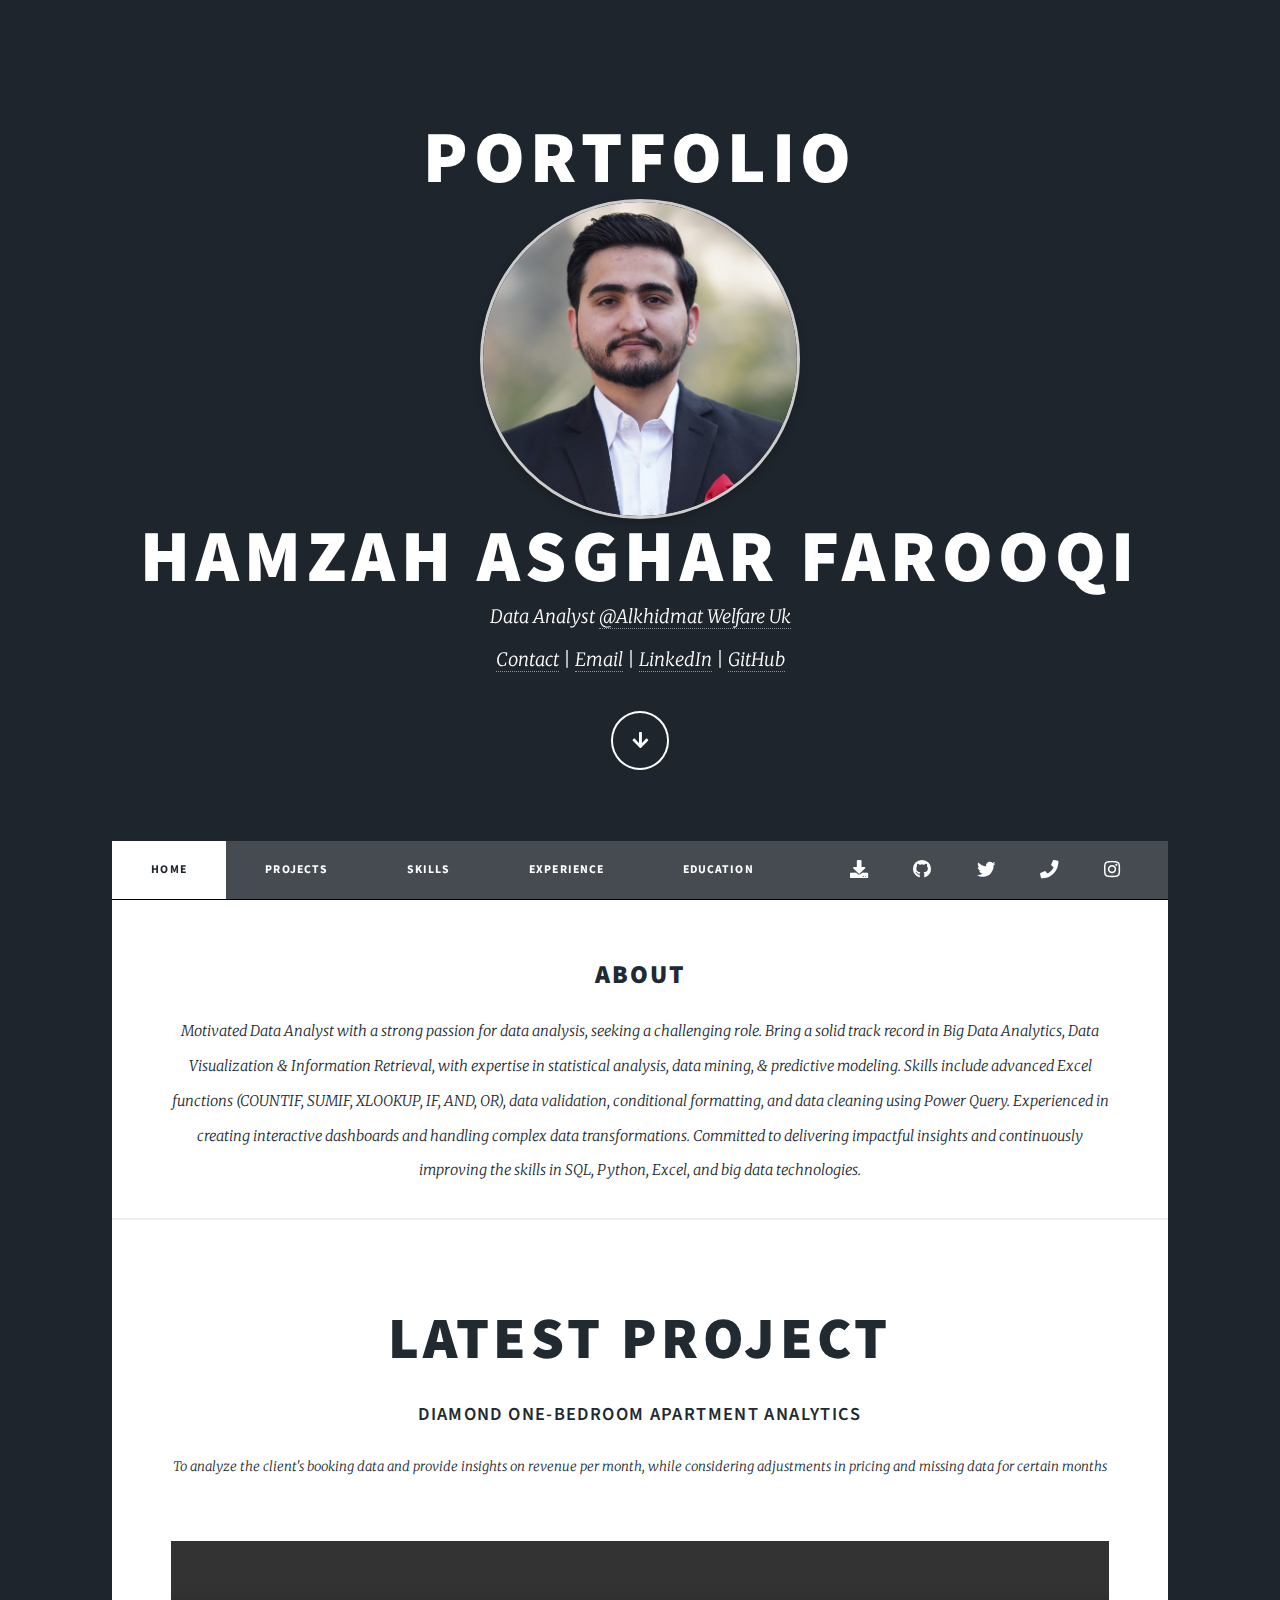
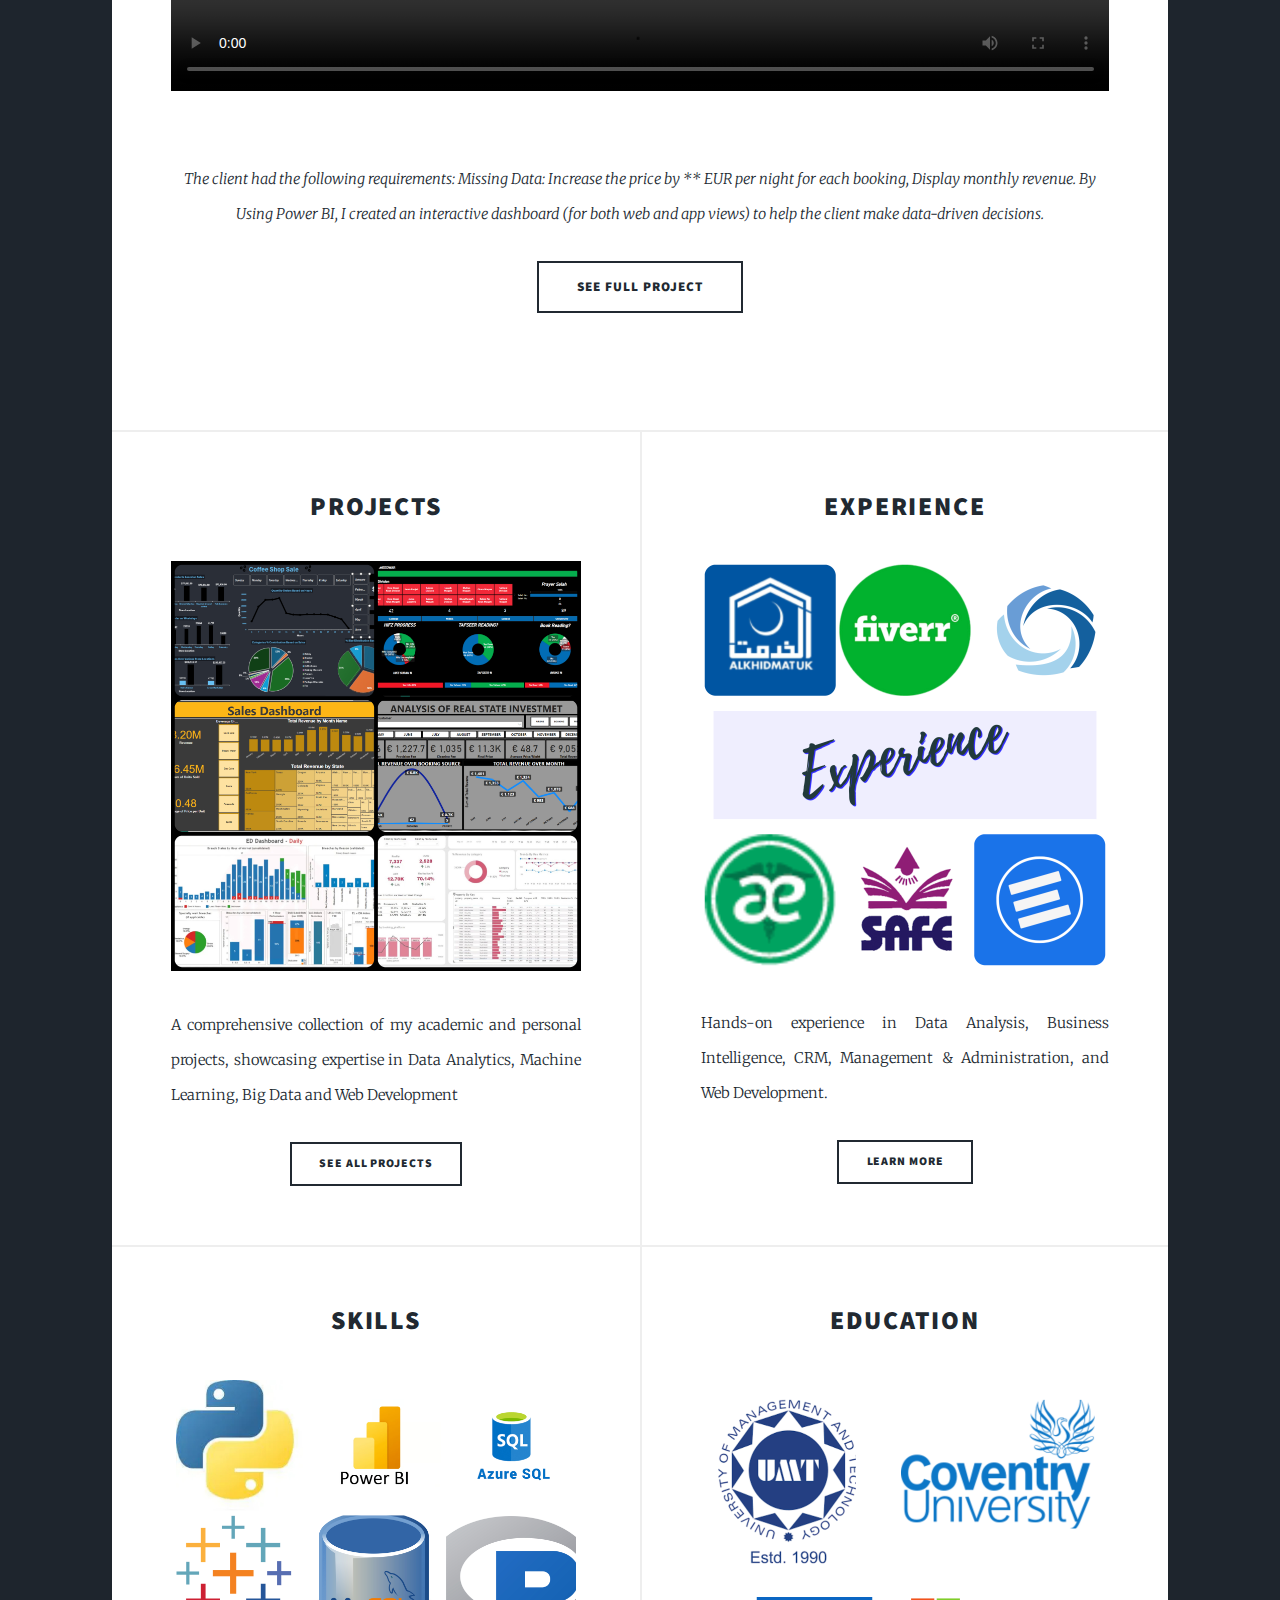
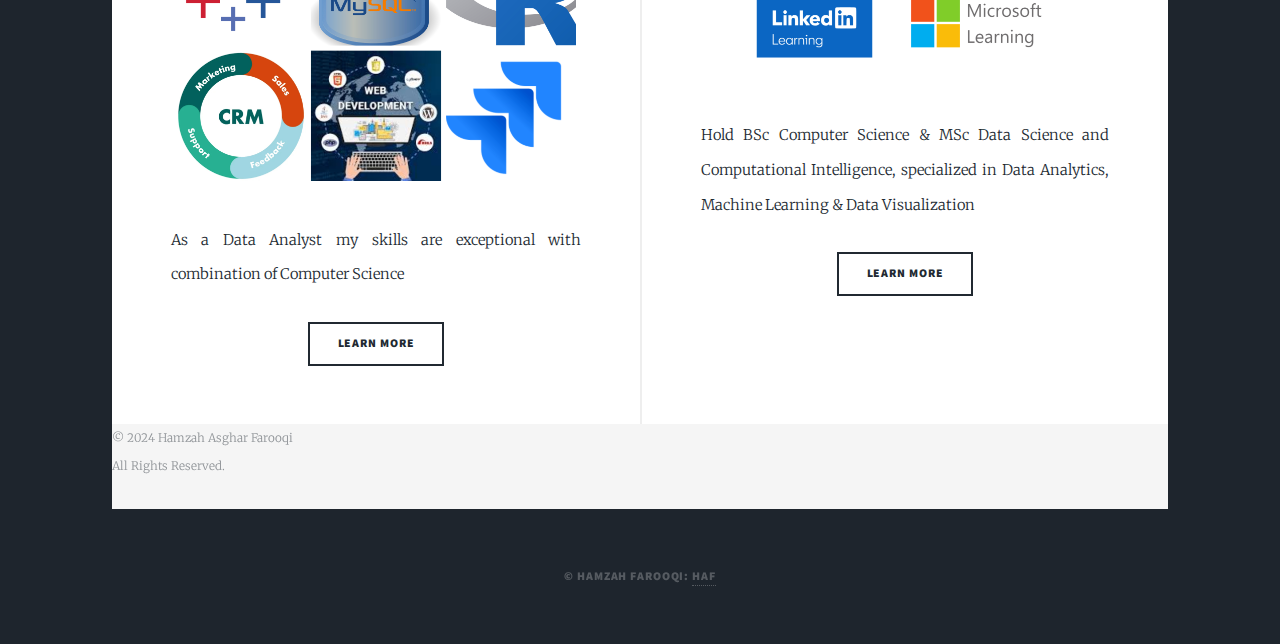
==== index.html @ 7d53d952 "Update index.html" ====
<!DOCTYPE HTML>
<!--
	Massively by HTML5 UP
	html5up.net | @ajlkn
	Free for personal and commercial use under the CCA 3.0 license (html5up.net/license)
-->
<html>
	<head>
		<title>Hamzah Asghar Farooqi Portfolio </title>
		<meta charset="utf-8" />
		<meta name="viewport" content="width=device-width, initial-scale=1, user-scalable=no" />
		<link rel="stylesheet" href="assets/css/main.css" />
		<noscript><link rel="stylesheet" href="assets/css/noscript.css" /></noscript>
	</head>
	<body class="is-preload">

		<!-- Wrapper -->
			<div id="wrapper" class="fade-in">

				<!-- Intro -->
					<div id="intro">
						<h1>Portfolio</h1>
						<div class="profile-image">
							<img src="images/Hamzah Half.jpg" alt="Hamzah Asghar Farooqi" />
						</div>
						<h1>Hamzah Asghar Farooqi</h1>
						<p>Data Analyst <a href="https://alkhidmatuk.org/"> @Alkhidmat Welfare Uk</a> <br/>
							<a href="tel:+447463623860">Contact</a> |
							<a href="mailto:farooqihamzahasghar@gmail.com">Email</a> |
							<a href="https://www.linkedin.com/in/hamzah-asghar-farooqi/" target="_blank">LinkedIn</a> |
							<a href="https://github.com/HamzahAsghar" target="_blank">GitHub</a> </p>
							 

						<ul class="actions">
							<li><a href="#header" class="button icon solid solo fa-arrow-down scrolly">Continue</a></li>
						</ul>
					</div>

				<!-- Header -->
					<header id="header">
						<a href="index.html" class="logo">Hamzah The Analyst</a>
					</header>

				<!-- Nav -->
					<nav id="nav">
						<ul class="links">
							<li class="active"><a href="index.html">Home</a></li>
							<li><a href="Project.html">Projects</a></li>
							<li><a href="Skill.html">Skills</a></li>
							<li><a href="Experiences.html">Experience</a></li>
							<li><a href="Education.html">Education</a></li>
							<!-- <li><a href="Skill.html">Skills</a></li> -->
							<!-- <li><a href="elements.html">Elements Reference</a></li> -->
						</ul>
						<ul class="icons">
							<li>
								<a href="Resume_HADAF.pdf" download="Hamzah_Asghar_Farooqi_Resume.pdf" class="icon solid fa-download" style="color: rgb(255, 255, 255);">
									<span class="label">Download Resume</span>
								</a>
							</li>
							<li><a href="https://github.com/HamzahAsghar" class="icon brands fa-github"><span class="label">GitHub</span></a></li>
							<li><a href="https://www.linkedin.com/in/hamzah-asghar-farooqi/" class="icon brands fa-twitter"><span class="label">Twitter</span></a></li>
							<li><a href="tel:+447463623860" class="icon solid fa-phone"><span class="label">Call</span></a></li>
							<li><a href="https://www.instagram.com/hamzonion/" class="icon brands fa-instagram"><span class="label">Instagram</span></a></li>
							<!-- <li><a href="https://www.facebook.com/thehamzuopinion/" class="icon brands fa-facebook-f"><span class="label">Facebook</span></a></li> -->
						</ul>
					</nav>

					

				<!-- Main -->
					<div id="main">
						
					
							<header class="major">
							<!-- <span class="date">April 25, 2017</span> -->
								<h2><a>About</a></h2>
								<p>Motivated Data Analyst with a strong passion for data analysis, seeking a challenging role. Bring a solid track record in Big Data Analytics, Data Visualization & Information Retrieval, 
									with expertise in statistical analysis, data mining, & predictive modeling. Skills include advanced Excel functions (COUNTIF, SUMIF, XLOOKUP, IF, AND, OR), data validation, 
									conditional formatting, and data cleaning using Power Query. Experienced in creating interactive dashboards and handling complex data transformations. Committed to delivering 
									impactful insights and continuously improving the skills in SQL, Python, Excel, and big data technologies.</p>
								</header>
						
						<!-- Featured Post -->
						<article class="post featured">
							<header class="major">
								<!-- <span class="date">April 25, 2017</span> -->
								<h2><a href="https://github.com/HamzahAsghar/Diamond-One-Bedroom-Apartment-Analytics">Latest Project</a></h2>
								<h3><strong>Diamond One-Bedroom Apartment Analytics</strong></h3>
								<p>To analyze the client's booking data and provide insights on revenue per month, while considering adjustments in pricing and missing data for certain months</p>
								<a href="https://github.com/HamzahAsghar/Diamond-One-Bedroom-Apartment-Analytics" class="image main">
									<video width="100%" controls>
										<source src="images/Diamond Appartment Demo.mp4" type="video/mp4">
										Your browser does not support the video tag.
									</video>
								</a>
								<p>The client had the following requirements: Missing Data: Increase the price by ** EUR per night for each booking, Display monthly revenue. By Using Power BI, I created an interactive dashboard (for both web and app views) to help the client make data-driven decisions.</p>
					
								<ul class="actions special">
									<li><a href="https://github.com/HamzahAsghar/Diamond-One-Bedroom-Apartment-Analytics" class="button large">See Full Project</a></li>
								</ul>
							</article>
								</header>
						


						<!-- Posts -->
							<section class="posts">
								<article>
									<header>
										<!-- <span class="date">April 24, 2017</span> -->
										<h2><a href="https://github.com/HamzahAsghar/HamzahtheAnalyst.github-io/blob/main/Project.html">Projects</a></h2>
									</header>
									<a href="https://github.com/HamzahAsghar/HamzahtheAnalyst.github-io/blob/main/Project.html" class="image fit"><img src="images/Catalogue.jpg" alt="" /></a>
									<p>A comprehensive collection of my academic and personal projects, showcasing expertise in Data Analytics, Machine Learning, Big Data and Web Development</p>
									<ul class="actions special">
										<li><a href="https://github.com/HamzahAsghar/HamzahtheAnalyst.github-io/blob/main/Project.html" class="button">See All Projects</a></li>
									</ul>
								</article>
								<article>
   								 	<header>
    							    		<h2><a href="Experiences.html">Experience</a></h2>
									    </header>
									    <a href="Experiences.html" class="image fit">
									        <img src="images/My Experience.jpg" alt="Experience" />
									    </a>
									    <p>Hands-on experience in Data Analysis, Business Intelligence, CRM, Management & Administration, and Web Development.</p>
									    <ul class="actions special">
									        <li><a href="Experiences.html" class="button">Learn More</a></li>
									    </ul>
								</article>

								<article>
									<header>
										<!-- <span class="date">April 18, 2017</span> -->
										<h2><a href="http://127.0.0.1:5500/Skill.html">Skills</a></h2>
									</header>
									<a href="http://127.0.0.1:5500/Skill.html" class="image fit"><img src="images/Skills.jpg" alt="" /></a>
									<p> As a Data Analyst my skills are exceptional with combination of Computer Science</p>
									<ul class="actions special">
										<li><a href="http://127.0.0.1:5500/Skill.html" class="button">Learn More</a></li>
									</ul>
								</article>
								<article>
									<header>
										<!-- <span class="date">April 14, 2017</span> -->
										<h2><a href="http://127.0.0.1:5500/Education.html">Education</a></h2>
									</header>
									<a href="http://127.0.0.1:5500/Education.html" class="image fit"><img src="images/Education.jpg" alt="" /></a>
									<p>Hold BSc Computer Science & MSc Data Science and Computational Intelligence, specialized in Data Analytics, Machine Learning & Data Visualization</p>
									<ul class="actions special">
										<li><a href="http://127.0.0.1:5500/Education.html" class="button">Learn More</a></li>
									</ul>
								</article>
								<!-- <article>
									<header>
										<span class="date">April 11, 2017</span>
										<h2><a href="#">Education<br />
										sed consectetur</a></h2>
									</header>
									<a href="#" class="image fit"><img src="images/pic06.jpg" alt="" /></a>
									<p>Donec eget ex magna. Interdum et malesuada fames ac ante ipsum primis in faucibus. Pellentesque venenatis dolor imperdiet dolor mattis sagittis magna etiam.</p>
									<ul class="actions special">
										<li><a href="#" class="button">Full Story</a></li>
									</ul>
								</article>
								<article>
									<header>
										<span class="date">April 7, 2017</span>
										<h2><a href="#">Volunteership<br />
										primis vestibulum</a></h2>
									</header>
									<a href="#" class="image fit"><img src="images/pic07.jpg" alt="" /></a>
									<p>Donec eget ex magna. Interdum et malesuada fames ac ante ipsum primis in faucibus. Pellentesque venenatis dolor imperdiet dolor mattis sagittis magna etiam.</p>
									<ul class="actions special">
										<li><a href="#" class="button">Full Story</a></li>
									</ul>
								</article>-->
							</section> 

						<!-- Footer -->
							<!-- <footer>
								<div class="pagination">
									<a href="#" class="previous">Prev</a>
									<a href="#" class="page active">1</a>
									<a href="#" class="page">2</a>
									<a href="#" class="page">3</a>
									<span class="extra">&hellip;</span>
									<a href="#" class="page">8</a>
									<a href="#" class="page">9</a>
									<a href="#" class="page">10</a>
									<a href="#" class="next">Next</a>
								</div>
							</footer> -->

					</div>

				<!-- Footer -->
					<!-- Footer -->
				<footer id="footer">
					
					<p>© 2024 Hamzah Asghar Farooqi<br> All Rights Reserved.</p>
				</footer>

				<!-- Copyright -->
					<div id="copyright">
						<ul><li>&copy; Hamzah Farooqi: <a href="http://127.0.0.1:5500/index.html">HAF</a></li></ul>
					</div>

			</div>

		<!-- Scripts -->
			<script src="assets/js/jquery.min.js"></script>
			<script src="assets/js/jquery.scrollex.min.js"></script>
			<script src="assets/js/jquery.scrolly.min.js"></script>
			<script src="assets/js/browser.min.js"></script>
			<script src="assets/js/breakpoints.min.js"></script>
			<script src="assets/js/util.js"></script>
			<script src="assets/js/main.js"></script>

	</body>
</html>
---- assets/css/main.css ----
@import url(fontawesome-all.min.css);
@import url("https://fonts.googleapis.com/css?family=Merriweather:300,700,300italic,700italic|Source+Sans+Pro:900");

/*
	Massively by HTML5 UP
	html5up.net | @ajlkn
	Free for personal and commercial use under the CCA 3.0 license (html5up.net/license)
*/

html, body, div, span, applet, object,
iframe, h1, h2, h3, h4, h5, h6, p, blockquote,
pre, a, abbr, acronym, address, big, cite,
code, del, dfn, em, img, ins, kbd, q, s, samp,
small, strike, strong, sub, sup, tt, var, b,
u, i, center, dl, dt, dd, ol, ul, li, fieldset,
form, label, legend, table, caption, tbody,
tfoot, thead, tr, th, td, article, aside,
canvas, details, embed, figure, figcaption,
footer, header, hgroup, menu, nav, output, ruby,
section, summary, time, mark, audio, video {
	margin: 0;
	padding: 0;
	border: 0;
	font-size: 100%;
	font: inherit;
	vertical-align: baseline;
	}

article, aside, details, figcaption, figure,
footer, header, hgroup, menu, nav, section {
	display: block;}

body {
	line-height: 1;
}

ol, ul {
	list-style: none;
}

blockquote, q {
	quotes: none;
}

	blockquote:before, blockquote:after, q:before, q:after {
		content: '';
		content: none;
	}

table {
	border-collapse: collapse;
	border-spacing: 0;
}

body {
	-webkit-text-size-adjust: none;
}

mark {
	background-color: transparent;
	color: inherit;
}

input::-moz-focus-inner {
	border: 0;
	padding: 0;
}

input, select, textarea {
	-moz-appearance: none;
	-webkit-appearance: none;
	-ms-appearance: none;
	appearance: none;
}

/* Basic */

	@-ms-viewport {
		width: device-width;
	}

	body {
		-ms-overflow-style: scrollbar;
	}

	@media screen and (max-width: 480px) {

		html, body {
			min-width: 320px;
		}

	}

	html {
		box-sizing: border-box;
	}

	*, *:before, *:after {
		box-sizing: inherit;
	}

	body {
		background-color: #1e252d;
	}

		body.is-preload *, body.is-preload *:before, body.is-preload *:after {
			-moz-animation: none !important;
			-webkit-animation: none !important;
			-ms-animation: none !important;
			animation: none !important;
			-moz-transition: none !important;
			-webkit-transition: none !important;
			-ms-transition: none !important;
			transition: none !important;
		}

/* Type */

	html {
		font-size: 16pt;
	}

		@media screen and (max-width: 1680px) {

			html {
				font-size: 12pt;
			}

		}

		@media screen and (max-width: 1280px) {

			html {
				font-size: 11pt;
			}

		}

		@media screen and (max-width: 360px) {

			html {
				font-size: 10pt;
			}

		}

	body {
		color: #212931;
	}

	body, input, select, textarea {
		font-family: "Merriweather", Georgia, serif;
		font-weight: 300;
		font-size: 1rem;
		line-height: 2.375;
	}

	a {
		-moz-transition: color 0.2s ease-in-out, background-color 0.2s ease-in-out, border-color 0.2s ease-in-out, box-shadow 0.2s ease-in-out;
		-webkit-transition: color 0.2s ease-in-out, background-color 0.2s ease-in-out, border-color 0.2s ease-in-out, box-shadow 0.2s ease-in-out;
		-ms-transition: color 0.2s ease-in-out, background-color 0.2s ease-in-out, border-color 0.2s ease-in-out, box-shadow 0.2s ease-in-out;
		transition: color 0.2s ease-in-out, background-color 0.2s ease-in-out, border-color 0.2s ease-in-out, box-shadow 0.2s ease-in-out;
		border-bottom: dotted 1px;
		text-decoration: none;
	}

		a:hover {
			border-bottom-color: transparent;
		}

	strong, b {
		font-weight: 600;
	}

	em, i {
		font-style: italic;
	}

	p {
		text-align: justify;
		margin: 0 0 2rem 0;
	}

	h1, h2, h3, h4, h5, h6 {
		font-family: "Source Sans Pro", Helvetica, sans-serif;
		font-weight: 900;
		line-height: 1.5;
		letter-spacing: 0.075em;
		text-transform: uppercase;
		margin: 0 0 1rem 0;
	}

		h1 a, h2 a, h3 a, h4 a, h5 a, h6 a {
			border-bottom: 0;
			color: inherit;
			text-decoration: none;
		}

	h1 {
		font-size: 4rem;
		line-height: 1.1;
		margin: 0 0 2rem 0;
	}

	h2 {
		font-size: 1.75rem;
		line-height: 1.3;
		margin: 0 0 1.5rem 0;
	}

	h3 {
		font-size: 1.25rem;
		margin: 0 0 1.5rem 0;
	}

	h4 {
		font-size: 1rem;
	}

	h5 {
		font-size: 0.9rem;
	}

	h6 {
		font-size: 0.8rem;
	}

	sub {
		font-size: 0.8rem;
		position: relative;
		top: 0.5rem;
	}

	sup {
		font-size: 0.8rem;
		position: relative;
		top: -0.5rem;
	}

	blockquote {
		border-left: solid 4px;
		font-style: italic;
		margin: 0 0 2rem 0;
		padding: 0.5rem 0 0.5rem 2rem;
	}

	code {
		border: solid 2px;
		font-family: "Courier New", monospace;
		font-size: 0.9rem;
		margin: 0 0.25rem;
		padding: 0.25rem 0.65rem;
	}

	pre {
		-webkit-overflow-scrolling: touch;
		font-family: "Courier New", monospace;
		font-size: 0.9rem;
		margin: 0 0 2rem 0;
	}

		pre code {
			display: block;
			line-height: 1.75;
			padding: 1rem 1.5rem;
			overflow-x: auto;
		}

	hr {
		border: 0;
		border-bottom: solid 2px;
		margin: 3rem 0;
	}

		hr.major {
			margin: 5rem 0;
		}

	.align-left {
		text-align: left;
	}

	.align-center {
		text-align: center;
	}

	.align-right {
		text-align: right;
	}

	input, select, textarea {
		color: #212931;
	}

	a {
		color: #212931;
		border-bottom-color: rgba(33, 41, 49, 0.5);
	}

		a:hover {
			border-bottom-color: transparent;
			color: #18bfef !important;
		}

	strong, b {
		color: #212931;
	}

	h1, h2, h3, h4, h5, h6 {
		color: #212931;
	}

	blockquote {
		border-left-color: #eeeeee;
	}

	code {
		background: rgba(220, 220, 220, 0.25);
		border-color: #eeeeee;
	}

	hr {
		border-bottom-color: #eeeeee;
	}

/* Row */

	.row {
		display: flex;
		flex-wrap: wrap;
		box-sizing: border-box;
		align-items: stretch;
	}

		.row > * {
			box-sizing: border-box;
		}

		.row.gtr-uniform > * > :last-child {
			margin-bottom: 0;
		}

		.row.aln-left {
			justify-content: flex-start;
		}

		.row.aln-center {
			justify-content: center;
		}

		.row.aln-right {
			justify-content: flex-end;
		}

		.row.aln-top {
			align-items: flex-start;
		}

		.row.aln-middle {
			align-items: center;
		}

		.row.aln-bottom {
			align-items: flex-end;
		}

		.row > .imp {
			order: -1;
		}

		.row > .col-1 {
			width: 8.33333%;
		}

		.row > .off-1 {
			margin-left: 8.33333%;
		}

		.row > .col-2 {
			width: 16.66667%;
		}

		.row > .off-2 {
			margin-left: 16.66667%;
		}

		.row > .col-3 {
			width: 25%;
		}

		.row > .off-3 {
			margin-left: 25%;
		}

		.row > .col-4 {
			width: 33.33333%;
		}

		.row > .off-4 {
			margin-left: 33.33333%;
		}

		.row > .col-5 {
			width: 41.66667%;
		}

		.row > .off-5 {
			margin-left: 41.66667%;
		}

		.row > .col-6 {
			width: 50%;
		}

		.row > .off-6 {
			margin-left: 50%;
		}

		.row > .col-7 {
			width: 58.33333%;
		}

		.row > .off-7 {
			margin-left: 58.33333%;
		}

		.row > .col-8 {
			width: 66.66667%;
		}

		.row > .off-8 {
			margin-left: 66.66667%;
		}

		.row > .col-9 {
			width: 75%;
		}

		.row > .off-9 {
			margin-left: 75%;
		}

		.row > .col-10 {
			width: 83.33333%;
		}

		.row > .off-10 {
			margin-left: 83.33333%;
		}

		.row > .col-11 {
			width: 91.66667%;
		}

		.row > .off-11 {
			margin-left: 91.66667%;
		}

		.row > .col-12 {
			width: 100%;
		}

		.row > .off-12 {
			margin-left: 100%;
		}

		.row.gtr-0 {
			margin-top: 0;
			margin-left: 0rem;
		}

			.row.gtr-0 > * {
				padding: 0 0 0 0rem;
			}

			.row.gtr-0.gtr-uniform {
				margin-top: 0rem;
			}

				.row.gtr-0.gtr-uniform > * {
					padding-top: 0rem;
				}

		.row.gtr-25 {
			margin-top: 0;
			margin-left: -0.375rem;
		}

			.row.gtr-25 > * {
				padding: 0 0 0 0.375rem;
			}

			.row.gtr-25.gtr-uniform {
				margin-top: -0.375rem;
			}

				.row.gtr-25.gtr-uniform > * {
					padding-top: 0.375rem;
				}

		.row.gtr-50 {
			margin-top: 0;
			margin-left: -0.75rem;
		}

			.row.gtr-50 > * {
				padding: 0 0 0 0.75rem;
			}

			.row.gtr-50.gtr-uniform {
				margin-top: -0.75rem;
			}

				.row.gtr-50.gtr-uniform > * {
					padding-top: 0.75rem;
				}

		.row {
			margin-top: 0;
			margin-left: -1.5rem;
		}

			.row > * {
				padding: 0 0 0 1.5rem;
			}

			.row.gtr-uniform {
				margin-top: -1.5rem;
			}

				.row.gtr-uniform > * {
					padding-top: 1.5rem;
				}

		.row.gtr-150 {
			margin-top: 0;
			margin-left: -2.25rem;
		}

			.row.gtr-150 > * {
				padding: 0 0 0 2.25rem;
			}

			.row.gtr-150.gtr-uniform {
				margin-top: -2.25rem;
			}

				.row.gtr-150.gtr-uniform > * {
					padding-top: 2.25rem;
				}

		.row.gtr-200 {
			margin-top: 0;
			margin-left: -3rem;
		}

			.row.gtr-200 > * {
				padding: 0 0 0 3rem;
			}

			.row.gtr-200.gtr-uniform {
				margin-top: -3rem;
			}

				.row.gtr-200.gtr-uniform > * {
					padding-top: 3rem;
				}

		@media screen and (max-width: 1680px) {

			.row {
				display: flex;
				flex-wrap: wrap;
				box-sizing: border-box;
				align-items: stretch;
			}

				.row > * {
					box-sizing: border-box;
				}

				.row.gtr-uniform > * > :last-child {
					margin-bottom: 0;
				}

				.row.aln-left {
					justify-content: flex-start;
				}

				.row.aln-center {
					justify-content: center;
				}

				.row.aln-right {
					justify-content: flex-end;
				}

				.row.aln-top {
					align-items: flex-start;
				}

				.row.aln-middle {
					align-items: center;
				}

				.row.aln-bottom {
					align-items: flex-end;
				}

				.row > .imp-xlarge {
					order: -1;
				}

				.row > .col-1-xlarge {
					width: 8.33333%;
				}

				.row > .off-1-xlarge {
					margin-left: 8.33333%;
				}

				.row > .col-2-xlarge {
					width: 16.66667%;
				}

				.row > .off-2-xlarge {
					margin-left: 16.66667%;
				}

				.row > .col-3-xlarge {
					width: 25%;
				}

				.row > .off-3-xlarge {
					margin-left: 25%;
				}

				.row > .col-4-xlarge {
					width: 33.33333%;
				}

				.row > .off-4-xlarge {
					margin-left: 33.33333%;
				}

				.row > .col-5-xlarge {
					width: 41.66667%;
				}

				.row > .off-5-xlarge {
					margin-left: 41.66667%;
				}

				.row > .col-6-xlarge {
					width: 50%;
				}

				.row > .off-6-xlarge {
					margin-left: 50%;
				}

				.row > .col-7-xlarge {
					width: 58.33333%;
				}

				.row > .off-7-xlarge {
					margin-left: 58.33333%;
				}

				.row > .col-8-xlarge {
					width: 66.66667%;
				}

				.row > .off-8-xlarge {
					margin-left: 66.66667%;
				}

				.row > .col-9-xlarge {
					width: 75%;
				}

				.row > .off-9-xlarge {
					margin-left: 75%;
				}

				.row > .col-10-xlarge {
					width: 83.33333%;
				}

				.row > .off-10-xlarge {
					margin-left: 83.33333%;
				}

				.row > .col-11-xlarge {
					width: 91.66667%;
				}

				.row > .off-11-xlarge {
					margin-left: 91.66667%;
				}

				.row > .col-12-xlarge {
					width: 100%;
				}

				.row > .off-12-xlarge {
					margin-left: 100%;
				}

				.row.gtr-0 {
					margin-top: 0;
					margin-left: 0rem;
				}

					.row.gtr-0 > * {
						padding: 0 0 0 0rem;
					}

					.row.gtr-0.gtr-uniform {
						margin-top: 0rem;
					}

						.row.gtr-0.gtr-uniform > * {
							padding-top: 0rem;
						}

				.row.gtr-25 {
					margin-top: 0;
					margin-left: -0.375rem;
				}

					.row.gtr-25 > * {
						padding: 0 0 0 0.375rem;
					}

					.row.gtr-25.gtr-uniform {
						margin-top: -0.375rem;
					}

						.row.gtr-25.gtr-uniform > * {
							padding-top: 0.375rem;
						}

				.row.gtr-50 {
					margin-top: 0;
					margin-left: -0.75rem;
				}

					.row.gtr-50 > * {
						padding: 0 0 0 0.75rem;
					}

					.row.gtr-50.gtr-uniform {
						margin-top: -0.75rem;
					}

						.row.gtr-50.gtr-uniform > * {
							padding-top: 0.75rem;
						}

				.row {
					margin-top: 0;
					margin-left: -1.5rem;
				}

					.row > * {
						padding: 0 0 0 1.5rem;
					}

					.row.gtr-uniform {
						margin-top: -1.5rem;
					}

						.row.gtr-uniform > * {
							padding-top: 1.5rem;
						}

				.row.gtr-150 {
					margin-top: 0;
					margin-left: -2.25rem;
				}

					.row.gtr-150 > * {
						padding: 0 0 0 2.25rem;
					}

					.row.gtr-150.gtr-uniform {
						margin-top: -2.25rem;
					}

						.row.gtr-150.gtr-uniform > * {
							padding-top: 2.25rem;
						}

				.row.gtr-200 {
					margin-top: 0;
					margin-left: -3rem;
				}

					.row.gtr-200 > * {
						padding: 0 0 0 3rem;
					}

					.row.gtr-200.gtr-uniform {
						margin-top: -3rem;
					}

						.row.gtr-200.gtr-uniform > * {
							padding-top: 3rem;
						}

		}

		@media screen and (max-width: 1280px) {

			.row {
				display: flex;
				flex-wrap: wrap;
				box-sizing: border-box;
				align-items: stretch;
			}

				.row > * {
					box-sizing: border-box;
				}

				.row.gtr-uniform > * > :last-child {
					margin-bottom: 0;
				}

				.row.aln-left {
					justify-content: flex-start;
				}

				.row.aln-center {
					justify-content: center;
				}

				.row.aln-right {
					justify-content: flex-end;
				}

				.row.aln-top {
					align-items: flex-start;
				}

				.row.aln-middle {
					align-items: center;
				}

				.row.aln-bottom {
					align-items: flex-end;
				}

				.row > .imp-large {
					order: -1;
				}

				.row > .col-1-large {
					width: 8.33333%;
				}

				.row > .off-1-large {
					margin-left: 8.33333%;
				}

				.row > .col-2-large {
					width: 16.66667%;
				}

				.row > .off-2-large {
					margin-left: 16.66667%;
				}

				.row > .col-3-large {
					width: 25%;
				}

				.row > .off-3-large {
					margin-left: 25%;
				}

				.row > .col-4-large {
					width: 33.33333%;
				}

				.row > .off-4-large {
					margin-left: 33.33333%;
				}

				.row > .col-5-large {
					width: 41.66667%;
				}

				.row > .off-5-large {
					margin-left: 41.66667%;
				}

				.row > .col-6-large {
					width: 50%;
				}

				.row > .off-6-large {
					margin-left: 50%;
				}

				.row > .col-7-large {
					width: 58.33333%;
				}

				.row > .off-7-large {
					margin-left: 58.33333%;
				}

				.row > .col-8-large {
					width: 66.66667%;
				}

				.row > .off-8-large {
					margin-left: 66.66667%;
				}

				.row > .col-9-large {
					width: 75%;
				}

				.row > .off-9-large {
					margin-left: 75%;
				}

				.row > .col-10-large {
					width: 83.33333%;
				}

				.row > .off-10-large {
					margin-left: 83.33333%;
				}

				.row > .col-11-large {
					width: 91.66667%;
				}

				.row > .off-11-large {
					margin-left: 91.66667%;
				}

				.row > .col-12-large {
					width: 100%;
				}

				.row > .off-12-large {
					margin-left: 100%;
				}

				.row.gtr-0 {
					margin-top: 0;
					margin-left: 0rem;
				}

					.row.gtr-0 > * {
						padding: 0 0 0 0rem;
					}

					.row.gtr-0.gtr-uniform {
						margin-top: 0rem;
					}

						.row.gtr-0.gtr-uniform > * {
							padding-top: 0rem;
						}

				.row.gtr-25 {
					margin-top: 0;
					margin-left: -0.375rem;
				}

					.row.gtr-25 > * {
						padding: 0 0 0 0.375rem;
					}

					.row.gtr-25.gtr-uniform {
						margin-top: -0.375rem;
					}

						.row.gtr-25.gtr-uniform > * {
							padding-top: 0.375rem;
						}

				.row.gtr-50 {
					margin-top: 0;
					margin-left: -0.75rem;
				}

					.row.gtr-50 > * {
						padding: 0 0 0 0.75rem;
					}

					.row.gtr-50.gtr-uniform {
						margin-top: -0.75rem;
					}

						.row.gtr-50.gtr-uniform > * {
							padding-top: 0.75rem;
						}

				.row {
					margin-top: 0;
					margin-left: -1.5rem;
				}

					.row > * {
						padding: 0 0 0 1.5rem;
					}

					.row.gtr-uniform {
						margin-top: -1.5rem;
					}

						.row.gtr-uniform > * {
							padding-top: 1.5rem;
						}

				.row.gtr-150 {
					margin-top: 0;
					margin-left: -2.25rem;
				}

					.row.gtr-150 > * {
						padding: 0 0 0 2.25rem;
					}

					.row.gtr-150.gtr-uniform {
						margin-top: -2.25rem;
					}

						.row.gtr-150.gtr-uniform > * {
							padding-top: 2.25rem;
						}

				.row.gtr-200 {
					margin-top: 0;
					margin-left: -3rem;
				}

					.row.gtr-200 > * {
						padding: 0 0 0 3rem;
					}

					.row.gtr-200.gtr-uniform {
						margin-top: -3rem;
					}

						.row.gtr-200.gtr-uniform > * {
							padding-top: 3rem;
						}

		}

		@media screen and (max-width: 980px) {

			.row {
				display: flex;
				flex-wrap: wrap;
				box-sizing: border-box;
				align-items: stretch;
			}

				.row > * {
					box-sizing: border-box;
				}

				.row.gtr-uniform > * > :last-child {
					margin-bottom: 0;
				}

				.row.aln-left {
					justify-content: flex-start;
				}

				.row.aln-center {
					justify-content: center;
				}

				.row.aln-right {
					justify-content: flex-end;
				}

				.row.aln-top {
					align-items: flex-start;
				}

				.row.aln-middle {
					align-items: center;
				}

				.row.aln-bottom {
					align-items: flex-end;
				}

				.row > .imp-medium {
					order: -1;
				}

				.row > .col-1-medium {
					width: 8.33333%;
				}

				.row > .off-1-medium {
					margin-left: 8.33333%;
				}

				.row > .col-2-medium {
					width: 16.66667%;
				}

				.row > .off-2-medium {
					margin-left: 16.66667%;
				}

				.row > .col-3-medium {
					width: 25%;
				}

				.row > .off-3-medium {
					margin-left: 25%;
				}

				.row > .col-4-medium {
					width: 33.33333%;
				}

				.row > .off-4-medium {
					margin-left: 33.33333%;
				}

				.row > .col-5-medium {
					width: 41.66667%;
				}

				.row > .off-5-medium {
					margin-left: 41.66667%;
				}

				.row > .col-6-medium {
					width: 50%;
				}

				.row > .off-6-medium {
					margin-left: 50%;
				}

				.row > .col-7-medium {
					width: 58.33333%;
				}

				.row > .off-7-medium {
					margin-left: 58.33333%;
				}

				.row > .col-8-medium {
					width: 66.66667%;
				}

				.row > .off-8-medium {
					margin-left: 66.66667%;
				}

				.row > .col-9-medium {
					width: 75%;
				}

				.row > .off-9-medium {
					margin-left: 75%;
				}

				.row > .col-10-medium {
					width: 83.33333%;
				}

				.row > .off-10-medium {
					margin-left: 83.33333%;
				}

				.row > .col-11-medium {
					width: 91.66667%;
				}

				.row > .off-11-medium {
					margin-left: 91.66667%;
				}

				.row > .col-12-medium {
					width: 100%;
				}

				.row > .off-12-medium {
					margin-left: 100%;
				}

				.row.gtr-0 {
					margin-top: 0;
					margin-left: 0rem;
				}

					.row.gtr-0 > * {
						padding: 0 0 0 0rem;
					}

					.row.gtr-0.gtr-uniform {
						margin-top: 0rem;
					}

						.row.gtr-0.gtr-uniform > * {
							padding-top: 0rem;
						}

				.row.gtr-25 {
					margin-top: 0;
					margin-left: -0.375rem;
				}

					.row.gtr-25 > * {
						padding: 0 0 0 0.375rem;
					}

					.row.gtr-25.gtr-uniform {
						margin-top: -0.375rem;
					}

						.row.gtr-25.gtr-uniform > * {
							padding-top: 0.375rem;
						}

				.row.gtr-50 {
					margin-top: 0;
					margin-left: -0.75rem;
				}

					.row.gtr-50 > * {
						padding: 0 0 0 0.75rem;
					}

					.row.gtr-50.gtr-uniform {
						margin-top: -0.75rem;
					}

						.row.gtr-50.gtr-uniform > * {
							padding-top: 0.75rem;
						}

				.row {
					margin-top: 0;
					margin-left: -1.5rem;
				}

					.row > * {
						padding: 0 0 0 1.5rem;
					}

					.row.gtr-uniform {
						margin-top: -1.5rem;
					}

						.row.gtr-uniform > * {
							padding-top: 1.5rem;
						}

				.row.gtr-150 {
					margin-top: 0;
					margin-left: -2.25rem;
				}

					.row.gtr-150 > * {
						padding: 0 0 0 2.25rem;
					}

					.row.gtr-150.gtr-uniform {
						margin-top: -2.25rem;
					}

						.row.gtr-150.gtr-uniform > * {
							padding-top: 2.25rem;
						}

				.row.gtr-200 {
					margin-top: 0;
					margin-left: -3rem;
				}

					.row.gtr-200 > * {
						padding: 0 0 0 3rem;
					}

					.row.gtr-200.gtr-uniform {
						margin-top: -3rem;
					}

						.row.gtr-200.gtr-uniform > * {
							padding-top: 3rem;
						}

		}

		@media screen and (max-width: 736px) {

			.row {
				display: flex;
				flex-wrap: wrap;
				box-sizing: border-box;
				align-items: stretch;
			}

				.row > * {
					box-sizing: border-box;
				}

				.row.gtr-uniform > * > :last-child {
					margin-bottom: 0;
				}

				.row.aln-left {
					justify-content: flex-start;
				}

				.row.aln-center {
					justify-content: center;
				}

				.row.aln-right {
					justify-content: flex-end;
				}

				.row.aln-top {
					align-items: flex-start;
				}

				.row.aln-middle {
					align-items: center;
				}

				.row.aln-bottom {
					align-items: flex-end;
				}

				.row > .imp-small {
					order: -1;
				}

				.row > .col-1-small {
					width: 8.33333%;
				}

				.row > .off-1-small {
					margin-left: 8.33333%;
				}

				.row > .col-2-small {
					width: 16.66667%;
				}

				.row > .off-2-small {
					margin-left: 16.66667%;
				}

				.row > .col-3-small {
					width: 25%;
				}

				.row > .off-3-small {
					margin-left: 25%;
				}

				.row > .col-4-small {
					width: 33.33333%;
				}

				.row > .off-4-small {
					margin-left: 33.33333%;
				}

				.row > .col-5-small {
					width: 41.66667%;
				}

				.row > .off-5-small {
					margin-left: 41.66667%;
				}

				.row > .col-6-small {
					width: 50%;
				}

				.row > .off-6-small {
					margin-left: 50%;
				}

				.row > .col-7-small {
					width: 58.33333%;
				}

				.row > .off-7-small {
					margin-left: 58.33333%;
				}

				.row > .col-8-small {
					width: 66.66667%;
				}

				.row > .off-8-small {
					margin-left: 66.66667%;
				}

				.row > .col-9-small {
					width: 75%;
				}

				.row > .off-9-small {
					margin-left: 75%;
				}

				.row > .col-10-small {
					width: 83.33333%;
				}

				.row > .off-10-small {
					margin-left: 83.33333%;
				}

				.row > .col-11-small {
					width: 91.66667%;
				}

				.row > .off-11-small {
					margin-left: 91.66667%;
				}

				.row > .col-12-small {
					width: 100%;
				}

				.row > .off-12-small {
					margin-left: 100%;
				}

				.row.gtr-0 {
					margin-top: 0;
					margin-left: 0rem;
				}

					.row.gtr-0 > * {
						padding: 0 0 0 0rem;
					}

					.row.gtr-0.gtr-uniform {
						margin-top: 0rem;
					}

						.row.gtr-0.gtr-uniform > * {
							padding-top: 0rem;
						}

				.row.gtr-25 {
					margin-top: 0;
					margin-left: -0.375rem;
				}

					.row.gtr-25 > * {
						padding: 0 0 0 0.375rem;
					}

					.row.gtr-25.gtr-uniform {
						margin-top: -0.375rem;
					}

						.row.gtr-25.gtr-uniform > * {
							padding-top: 0.375rem;
						}

				.row.gtr-50 {
					margin-top: 0;
					margin-left: -0.75rem;
				}

					.row.gtr-50 > * {
						padding: 0 0 0 0.75rem;
					}

					.row.gtr-50.gtr-uniform {
						margin-top: -0.75rem;
					}

						.row.gtr-50.gtr-uniform > * {
							padding-top: 0.75rem;
						}

				.row {
					margin-top: 0;
					margin-left: -1.5rem;
				}

					.row > * {
						padding: 0 0 0 1.5rem;
					}

					.row.gtr-uniform {
						margin-top: -1.5rem;
					}

						.row.gtr-uniform > * {
							padding-top: 1.5rem;
						}

				.row.gtr-150 {
					margin-top: 0;
					margin-left: -2.25rem;
				}

					.row.gtr-150 > * {
						padding: 0 0 0 2.25rem;
					}

					.row.gtr-150.gtr-uniform {
						margin-top: -2.25rem;
					}

						.row.gtr-150.gtr-uniform > * {
							padding-top: 2.25rem;
						}

				.row.gtr-200 {
					margin-top: 0;
					margin-left: -3rem;
				}

					.row.gtr-200 > * {
						padding: 0 0 0 3rem;
					}

					.row.gtr-200.gtr-uniform {
						margin-top: -3rem;
					}

						.row.gtr-200.gtr-uniform > * {
							padding-top: 3rem;
						}

		}

		@media screen and (max-width: 480px) {

			.row {
				display: flex;
				flex-wrap: wrap;
				box-sizing: border-box;
				align-items: stretch;
			}

				.row > * {
					box-sizing: border-box;
				}

				.row.gtr-uniform > * > :last-child {
					margin-bottom: 0;
				}

				.row.aln-left {
					justify-content: flex-start;
				}

				.row.aln-center {
					justify-content: center;
				}

				.row.aln-right {
					justify-content: flex-end;
				}

				.row.aln-top {
					align-items: flex-start;
				}

				.row.aln-middle {
					align-items: center;
				}

				.row.aln-bottom {
					align-items: flex-end;
				}

				.row > .imp-xsmall {
					order: -1;
				}

				.row > .col-1-xsmall {
					width: 8.33333%;
				}

				.row > .off-1-xsmall {
					margin-left: 8.33333%;
				}

				.row > .col-2-xsmall {
					width: 16.66667%;
				}

				.row > .off-2-xsmall {
					margin-left: 16.66667%;
				}

				.row > .col-3-xsmall {
					width: 25%;
				}

				.row > .off-3-xsmall {
					margin-left: 25%;
				}

				.row > .col-4-xsmall {
					width: 33.33333%;
				}

				.row > .off-4-xsmall {
					margin-left: 33.33333%;
				}

				.row > .col-5-xsmall {
					width: 41.66667%;
				}

				.row > .off-5-xsmall {
					margin-left: 41.66667%;
				}

				.row > .col-6-xsmall {
					width: 50%;
				}

				.row > .off-6-xsmall {
					margin-left: 50%;
				}

				.row > .col-7-xsmall {
					width: 58.33333%;
				}

				.row > .off-7-xsmall {
					margin-left: 58.33333%;
				}

				.row > .col-8-xsmall {
					width: 66.66667%;
				}

				.row > .off-8-xsmall {
					margin-left: 66.66667%;
				}

				.row > .col-9-xsmall {
					width: 75%;
				}

				.row > .off-9-xsmall {
					margin-left: 75%;
				}

				.row > .col-10-xsmall {
					width: 83.33333%;
				}

				.row > .off-10-xsmall {
					margin-left: 83.33333%;
				}

				.row > .col-11-xsmall {
					width: 91.66667%;
				}

				.row > .off-11-xsmall {
					margin-left: 91.66667%;
				}

				.row > .col-12-xsmall {
					width: 100%;
				}

				.row > .off-12-xsmall {
					margin-left: 100%;
				}

				.row.gtr-0 {
					margin-top: 0;
					margin-left: 0rem;
				}

					.row.gtr-0 > * {
						padding: 0 0 0 0rem;
					}

					.row.gtr-0.gtr-uniform {
						margin-top: 0rem;
					}

						.row.gtr-0.gtr-uniform > * {
							padding-top: 0rem;
						}

				.row.gtr-25 {
					margin-top: 0;
					margin-left: -0.375rem;
				}

					.row.gtr-25 > * {
						padding: 0 0 0 0.375rem;
					}

					.row.gtr-25.gtr-uniform {
						margin-top: -0.375rem;
					}

						.row.gtr-25.gtr-uniform > * {
							padding-top: 0.375rem;
						}

				.row.gtr-50 {
					margin-top: 0;
					margin-left: -0.75rem;
				}

					.row.gtr-50 > * {
						padding: 0 0 0 0.75rem;
					}

					.row.gtr-50.gtr-uniform {
						margin-top: -0.75rem;
					}

						.row.gtr-50.gtr-uniform > * {
							padding-top: 0.75rem;
						}

				.row {
					margin-top: 0;
					margin-left: -1.5rem;
				}

					.row > * {
						padding: 0 0 0 1.5rem;
					}

					.row.gtr-uniform {
						margin-top: -1.5rem;
					}

						.row.gtr-uniform > * {
							padding-top: 1.5rem;
						}

				.row.gtr-150 {
					margin-top: 0;
					margin-left: -2.25rem;
				}

					.row.gtr-150 > * {
						padding: 0 0 0 2.25rem;
					}

					.row.gtr-150.gtr-uniform {
						margin-top: -2.25rem;
					}

						.row.gtr-150.gtr-uniform > * {
							padding-top: 2.25rem;
						}

				.row.gtr-200 {
					margin-top: 0;
					margin-left: -3rem;
				}

					.row.gtr-200 > * {
						padding: 0 0 0 3rem;
					}

					.row.gtr-200.gtr-uniform {
						margin-top: -3rem;
					}

						.row.gtr-200.gtr-uniform > * {
							padding-top: 3rem;
						}

		}

		@media screen and (max-width: 360px) {

			.row {
				display: flex;
				flex-wrap: wrap;
				box-sizing: border-box;
				align-items: stretch;
			}

				.row > * {
					box-sizing: border-box;
				}

				.row.gtr-uniform > * > :last-child {
					margin-bottom: 0;
				}

				.row.aln-left {
					justify-content: flex-start;
				}

				.row.aln-center {
					justify-content: center;
				}

				.row.aln-right {
					justify-content: flex-end;
				}

				.row.aln-top {
					align-items: flex-start;
				}

				.row.aln-middle {
					align-items: center;
				}

				.row.aln-bottom {
					align-items: flex-end;
				}

				.row > .imp-xxsmall {
					order: -1;
				}

				.row > .col-1-xxsmall {
					width: 8.33333%;
				}

				.row > .off-1-xxsmall {
					margin-left: 8.33333%;
				}

				.row > .col-2-xxsmall {
					width: 16.66667%;
				}

				.row > .off-2-xxsmall {
					margin-left: 16.66667%;
				}

				.row > .col-3-xxsmall {
					width: 25%;
				}

				.row > .off-3-xxsmall {
					margin-left: 25%;
				}

				.row > .col-4-xxsmall {
					width: 33.33333%;
				}

				.row > .off-4-xxsmall {
					margin-left: 33.33333%;
				}

				.row > .col-5-xxsmall {
					width: 41.66667%;
				}

				.row > .off-5-xxsmall {
					margin-left: 41.66667%;
				}

				.row > .col-6-xxsmall {
					width: 50%;
				}

				.row > .off-6-xxsmall {
					margin-left: 50%;
				}

				.row > .col-7-xxsmall {
					width: 58.33333%;
				}

				.row > .off-7-xxsmall {
					margin-left: 58.33333%;
				}

				.row > .col-8-xxsmall {
					width: 66.66667%;
				}

				.row > .off-8-xxsmall {
					margin-left: 66.66667%;
				}

				.row > .col-9-xxsmall {
					width: 75%;
				}

				.row > .off-9-xxsmall {
					margin-left: 75%;
				}

				.row > .col-10-xxsmall {
					width: 83.33333%;
				}

				.row > .off-10-xxsmall {
					margin-left: 83.33333%;
				}

				.row > .col-11-xxsmall {
					width: 91.66667%;
				}

				.row > .off-11-xxsmall {
					margin-left: 91.66667%;
				}

				.row > .col-12-xxsmall {
					width: 100%;
				}

				.row > .off-12-xxsmall {
					margin-left: 100%;
				}

				.row.gtr-0 {
					margin-top: 0;
					margin-left: 0rem;
				}

					.row.gtr-0 > * {
						padding: 0 0 0 0rem;
					}

					.row.gtr-0.gtr-uniform {
						margin-top: 0rem;
					}

						.row.gtr-0.gtr-uniform > * {
							padding-top: 0rem;
						}

				.row.gtr-25 {
					margin-top: 0;
					margin-left: -0.375rem;
				}

					.row.gtr-25 > * {
						padding: 0 0 0 0.375rem;
					}

					.row.gtr-25.gtr-uniform {
						margin-top: -0.375rem;
					}

						.row.gtr-25.gtr-uniform > * {
							padding-top: 0.375rem;
						}

				.row.gtr-50 {
					margin-top: 0;
					margin-left: -0.75rem;
				}

					.row.gtr-50 > * {
						padding: 0 0 0 0.75rem;
					}

					.row.gtr-50.gtr-uniform {
						margin-top: -0.75rem;
					}

						.row.gtr-50.gtr-uniform > * {
							padding-top: 0.75rem;
						}

				.row {
					margin-top: 0;
					margin-left: -1.5rem;
				}

					.row > * {
						padding: 0 0 0 1.5rem;
					}

					.row.gtr-uniform {
						margin-top: -1.5rem;
					}

						.row.gtr-uniform > * {
							padding-top: 1.5rem;
						}

				.row.gtr-150 {
					margin-top: 0;
					margin-left: -2.25rem;
				}

					.row.gtr-150 > * {
						padding: 0 0 0 2.25rem;
					}

					.row.gtr-150.gtr-uniform {
						margin-top: -2.25rem;
					}

						.row.gtr-150.gtr-uniform > * {
							padding-top: 2.25rem;
						}

				.row.gtr-200 {
					margin-top: 0;
					margin-left: -3rem;
				}

					.row.gtr-200 > * {
						padding: 0 0 0 3rem;
					}

					.row.gtr-200.gtr-uniform {
						margin-top: -3rem;
					}

						.row.gtr-200.gtr-uniform > * {
							padding-top: 3rem;
						}

		}

/* Box */

	.box {
		border: solid 2px;
		margin-bottom: 2rem;
		padding: 1.5rem;
	}

		.box > :last-child,
		.box > :last-child > :last-child,
		.box > :last-child > :last-child > :last-child {
			margin-bottom: 0;
		}

		.box.alt {
			border: 0;
			border-radius: 0;
			padding: 0;
		}

	.box {
		border-color: #eeeeee;
	}

/* Button */

	input[type="submit"],
	input[type="reset"],
	input[type="button"],
	button,
	.button {
		-moz-appearance: none;
		-webkit-appearance: none;
		-ms-appearance: none;
		appearance: none;
		-moz-transition: background-color 0.2s ease-in-out, box-shadow 0.2s ease-in-out, color 0.2s ease-in-out;
		-webkit-transition: background-color 0.2s ease-in-out, box-shadow 0.2s ease-in-out, color 0.2s ease-in-out;
		-ms-transition: background-color 0.2s ease-in-out, box-shadow 0.2s ease-in-out, color 0.2s ease-in-out;
		transition: background-color 0.2s ease-in-out, box-shadow 0.2s ease-in-out, color 0.2s ease-in-out;
		border: 0;
		border-radius: 0;
		cursor: pointer;
		display: inline-block;
		font-family: "Source Sans Pro", Helvetica, sans-serif;
		font-size: 0.8rem;
		font-weight: 900;
		letter-spacing: 0.075em;
		height: 3rem;
		line-height: 3rem;
		padding: 0 2rem;
		text-align: center;
		text-decoration: none;
		text-transform: uppercase;
		white-space: nowrap;
	}

		input[type="submit"].icon:before,
		input[type="reset"].icon:before,
		input[type="button"].icon:before,
		button.icon:before,
		.button.icon:before {
			margin-right: 0.5rem;
		}

		input[type="submit"].icon.solo,
		input[type="reset"].icon.solo,
		input[type="button"].icon.solo,
		button.icon.solo,
		.button.icon.solo {
			position: relative;
			width: 4rem;
			height: 4rem;
			line-height: 4rem;
			border-radius: 4rem;
			text-indent: 4rem;
			overflow: hidden;
			padding: 0;
			white-space: nowrap;
		}

			input[type="submit"].icon.solo:before,
			input[type="reset"].icon.solo:before,
			input[type="button"].icon.solo:before,
			button.icon.solo:before,
			.button.icon.solo:before {
				position: absolute;
				display: block;
				top: 0;
				left: 0;
				width: inherit;
				height: inherit;
				line-height: inherit;
				font-size: 1.25rem;
				margin-right: 0;
				text-align: center;
				text-indent: 0;
			}

		input[type="submit"].fit,
		input[type="reset"].fit,
		input[type="button"].fit,
		button.fit,
		.button.fit {
			width: 100%;
		}

		input[type="submit"].small,
		input[type="reset"].small,
		input[type="button"].small,
		button.small,
		.button.small {
			font-size: 0.7rem;
			height: 2.5rem;
			line-height: 2.5rem;
			padding: 0 1.5rem;
		}

		input[type="submit"].large,
		input[type="reset"].large,
		input[type="button"].large,
		button.large,
		.button.large {
			font-size: 0.9rem;
			height: 3.5rem;
			line-height: 3.5rem;
			padding: 0 2.75rem;
		}

		@media screen and (max-width: 980px) {

			input[type="submit"],
			input[type="reset"],
			input[type="button"],
			button,
			.button {
				font-size: 0.9rem;
				height: 3.25rem;
				line-height: 3.25rem;
			}

				input[type="submit"].large,
				input[type="reset"].large,
				input[type="button"].large,
				button.large,
				.button.large {
					font-size: 1rem;
					height: 3.75rem;
					line-height: 3.75rem;
				}

		}

		input[type="submit"].disabled, input[type="submit"]:disabled,
		input[type="reset"].disabled,
		input[type="reset"]:disabled,
		input[type="button"].disabled,
		input[type="button"]:disabled,
		button.disabled,
		button:disabled,
		.button.disabled,
		.button:disabled {
			pointer-events: none;
			opacity: 0.25;
		}

	input[type="submit"],
	input[type="reset"],
	input[type="button"],
	button,
	.button {
		background-color: transparent;
		box-shadow: inset 0 0 0 2px #212931;
		color: #212931 !important;
	}

		input[type="submit"]:hover,
		input[type="reset"]:hover,
		input[type="button"]:hover,
		button:hover,
		.button:hover {
			box-shadow: inset 0 0 0 2px #18bfef;
			color: #18bfef !important;
		}

		input[type="submit"].primary,
		input[type="reset"].primary,
		input[type="button"].primary,
		button.primary,
		.button.primary {
			background-color: #212931;
			box-shadow: none;
			color: #ffffff !important;
		}

			input[type="submit"].primary:hover,
			input[type="reset"].primary:hover,
			input[type="button"].primary:hover,
			button.primary:hover,
			.button.primary:hover {
				background-color: #18bfef;
			}

/* Form */

	form {
		margin: 0 0 2rem 0;
	}

		form > :last-child {
			margin-bottom: 0;
		}

		form > .fields {
			display: -moz-flex;
			display: -webkit-flex;
			display: -ms-flex;
			display: flex;
			-moz-flex-wrap: wrap;
			-webkit-flex-wrap: wrap;
			-ms-flex-wrap: wrap;
			flex-wrap: wrap;
			width: calc(100% + 3rem);
			margin: -1.5rem 0 2rem -1.5rem;
		}

			form > .fields > .field {
				-moz-flex-grow: 0;
				-webkit-flex-grow: 0;
				-ms-flex-grow: 0;
				flex-grow: 0;
				-moz-flex-shrink: 0;
				-webkit-flex-shrink: 0;
				-ms-flex-shrink: 0;
				flex-shrink: 0;
				padding: 1.5rem 0 0 1.5rem;
				width: calc(100% - 1.5rem);
			}

				form > .fields > .field.half {
					width: calc(50% - 0.75rem);
				}

				form > .fields > .field.third {
					width: calc(100%/3 - 0.5rem);
				}

				form > .fields > .field.quarter {
					width: calc(25% - 0.375rem);
				}

		@media screen and (max-width: 480px) {

			form > .fields {
				width: calc(100% + 3rem);
				margin: -1.5rem 0 2rem -1.5rem;
			}

				form > .fields > .field {
					padding: 1.5rem 0 0 1.5rem;
					width: calc(100% - 1.5rem);
				}

					form > .fields > .field.half {
						width: calc(100% - 1.5rem);
					}

					form > .fields > .field.third {
						width: calc(100% - 1.5rem);
					}

					form > .fields > .field.quarter {
						width: calc(100% - 1.5rem);
					}

		}

	label {
		display: block;
		font-family: "Source Sans Pro", Helvetica, sans-serif;
		font-weight: 900;
		line-height: 1.5;
		letter-spacing: 0.075em;
		font-size: 0.8rem;
		text-transform: uppercase;
		margin: 0 0 0.75rem 0;
	}

		@media screen and (max-width: 980px) {

			label {
				font-size: 0.9rem;
			}

		}

	input[type="text"],
	input[type="password"],
	input[type="email"],
	select,
	textarea {
		-moz-appearance: none;
		-webkit-appearance: none;
		-ms-appearance: none;
		appearance: none;
		background: transparent;
		border-radius: 0;
		border: solid 2px;
		color: inherit;
		display: block;
		outline: 0;
		padding: 0 1rem;
		text-decoration: none;
		width: 100%;
	}

		input[type="text"]:invalid,
		input[type="password"]:invalid,
		input[type="email"]:invalid,
		select:invalid,
		textarea:invalid {
			box-shadow: none;
		}

	select {
		background-size: 1.25rem;
		background-repeat: no-repeat;
		background-position: calc(100% - 1rem) center;
		height: 3rem;
		padding-right: 3rem;
		text-overflow: ellipsis;
	}

		select:focus::-ms-value {
			background-color: transparent;
		}

		select::-ms-expand {
			display: none;
		}

	input[type="text"],
	input[type="password"],
	input[type="email"],
	select {
		height: 3rem;
	}

	textarea {
		padding: 0.75rem 1rem;
	}

	input[type="checkbox"],
	input[type="radio"] {
		-moz-appearance: none;
		-webkit-appearance: none;
		-ms-appearance: none;
		appearance: none;
		display: block;
		float: left;
		margin-right: -2rem;
		opacity: 0;
		width: 1rem;
		z-index: -1;
	}

		input[type="checkbox"] + label,
		input[type="radio"] + label {
			text-decoration: none;
			cursor: pointer;
			display: inline-block;
			font-size: 1rem;
			letter-spacing: 0;
			font-family: "Merriweather", Georgia, serif;
			text-transform: none;
			font-weight: 300;
			padding-left: 2.8rem;
			padding-right: 1rem;
			position: relative;
		}

			input[type="checkbox"] + label:before,
			input[type="radio"] + label:before {
				-moz-osx-font-smoothing: grayscale;
				-webkit-font-smoothing: antialiased;
				display: inline-block;
				font-style: normal;
				font-variant: normal;
				text-rendering: auto;
				line-height: 1;
				text-transform: none !important;
				font-family: 'Font Awesome 5 Free';
				font-weight: 900;
			}

			input[type="checkbox"] + label:before,
			input[type="radio"] + label:before {
				border-radius: 0;
				border: solid 2px;
				content: '';
				display: inline-block;
				font-size: 0.8rem;
				height: 1.8rem;
				left: 0;
				line-height: 1.65rem;
				position: absolute;
				text-align: center;
				top: -0.125rem;
				width: 1.8rem;
			}

		input[type="checkbox"]:checked + label:before,
		input[type="radio"]:checked + label:before {
			content: '\f00c';
		}

	input[type="checkbox"] + label:before {
		border-radius: 0;
	}

	input[type="radio"] + label:before {
		border-radius: 100%;
	}

	::-webkit-input-placeholder {
		opacity: 1.0;
	}

	:-moz-placeholder {
		opacity: 1.0;
	}

	::-moz-placeholder {
		opacity: 1.0;
	}

	:-ms-input-placeholder {
		opacity: 1.0;
	}

	label {
		color: #212931;
	}

	input[type="text"],
	input[type="password"],
	input[type="email"],
	select,
	textarea {
		border-color: #eeeeee;
	}

		input[type="text"]:focus,
		input[type="password"]:focus,
		input[type="email"]:focus,
		select:focus,
		textarea:focus {
			border-color: #18bfef;
		}

	select {
		background-image: url("data:image/svg+xml;charset=utf8,%3Csvg xmlns='http://www.w3.org/2000/svg' width='40' height='40' preserveAspectRatio='none' viewBox='0 0 40 40'%3E%3Cpath d='M9.4,12.3l10.4,10.4l10.4-10.4c0.2-0.2,0.5-0.4,0.9-0.4c0.3,0,0.6,0.1,0.9,0.4l3.3,3.3c0.2,0.2,0.4,0.5,0.4,0.9 c0,0.4-0.1,0.6-0.4,0.9L20.7,31.9c-0.2,0.2-0.5,0.4-0.9,0.4c-0.3,0-0.6-0.1-0.9-0.4L4.3,17.3c-0.2-0.2-0.4-0.5-0.4-0.9 c0-0.4,0.1-0.6,0.4-0.9l3.3-3.3c0.2-0.2,0.5-0.4,0.9-0.4S9.1,12.1,9.4,12.3z' fill='%23eeeeee' /%3E%3C/svg%3E");
	}

		select option {
			background-color: #ffffff;
			color: #212931;
		}

	.select-wrapper:before {
		color: #eeeeee;
	}

	input[type="checkbox"] + label,
	input[type="radio"] + label {
		color: #212931;
	}

		input[type="checkbox"] + label:before,
		input[type="radio"] + label:before {
			border-color: #eeeeee;
		}

	input[type="checkbox"]:checked + label:before,
	input[type="radio"]:checked + label:before {
		background-color: #212931;
		border-color: #212931;
		color: #ffffff;
	}

	input[type="checkbox"]:focus + label:before,
	input[type="radio"]:focus + label:before {
		border-color: #18bfef;
	}

	::-webkit-input-placeholder {
		color: #909498 !important;
	}

	:-moz-placeholder {
		color: #909498 !important;
	}

	::-moz-placeholder {
		color: #909498 !important;
	}

	:-ms-input-placeholder {
		color: #909498 !important;
	}

	.formerize-placeholder {
		color: #909498 !important;
	}

/* Icon */

	.icon {
		text-decoration: none;
		border-bottom: none;
		position: relative;
	}

		.icon:before {
			-moz-osx-font-smoothing: grayscale;
			-webkit-font-smoothing: antialiased;
			display: inline-block;
			font-style: normal;
			font-variant: normal;
			text-rendering: auto;
			line-height: 1;
			text-transform: none !important;
			font-family: 'Font Awesome 5 Free';
			font-weight: 400;
		}

		.icon > .label {
			display: none;
		}

		.icon:before {
			line-height: inherit;
		}

		.icon.solid:before {
			font-weight: 900;
		}

		.icon.brands:before {
			font-family: 'Font Awesome 5 Brands';
		}

/* Image */

	.image {
		border: 0;
		display: inline-block;
		position: relative;
	}

		.image img {
			display: block;
		}

		.image.left, .image.right {
			max-width: 15%;
		}

			.image.left img, .image.right img {
				width: 100%;
			}
			
		.image.left {
			float: left;
			margin: 0 2rem 2rem 0;
			top: 0.75 rem;
			 
		}

		.image.right {
			float: right;
			margin: 0 0 2rem 2rem;
			top: 0.75rem;
		}

		.image.fit {
			display: block;
			margin: 2.5rem 0;
			width: 100%;
		}

			.image.fit:first-child {
				margin-top: 0;
			}

			.image.fit img {
				width: 100%;
			}

		.image.main {
			display: block;
			margin: 4rem 0;
			width: 100%;
		}

			.image.main:first-child {
				margin-top: 0;
			}

			.image.main img {
				width: 100%;
			}

		@media screen and (max-width: 736px) {

			.image.fit {
				margin: 2rem 0;
			}

			.image.main {
				margin: 2rem 0;
			}

		}

	a.image {
		overflow: hidden;
	}

		a.image img {
			-moz-transition: -moz-transform 0.2s ease-out;
			-webkit-transition: -webkit-transform 0.2s ease-out;
			-ms-transition: -ms-transform 0.2s ease-out;
			transition: transform 0.2s ease-out;
		}

		a.image:hover img {
			-moz-transform: scale(1.05);
			-webkit-transform: scale(1.05);
			-ms-transform: scale(1.05);
			transform: scale(1.05);
		}

/* Actions */

	ul.actions {
		display: -moz-flex;
		display: -webkit-flex;
		display: -ms-flex;
		display: flex;
		cursor: default;
		list-style: none;
		margin-left: -1rem;
		padding-left: 0;
	}

		ul.actions li {
			padding: 0 0 0 1rem;
			vertical-align: middle;
		}

		ul.actions.special {
			-moz-justify-content: center;
			-webkit-justify-content: center;
			-ms-justify-content: center;
			justify-content: center;
			width: 100%;
			margin-left: 0;
		}

			ul.actions.special li:first-child {
				padding-left: 0;
			}

		ul.actions.stacked {
			-moz-flex-direction: column;
			-webkit-flex-direction: column;
			-ms-flex-direction: column;
			flex-direction: column;
			margin-left: 0;
		}

			ul.actions.stacked li {
				padding: 1.3rem 0 0 0;
			}

				ul.actions.stacked li:first-child {
					padding-top: 0;
				}

		ul.actions.fit {
			width: calc(100% + 1rem);
		}

			ul.actions.fit li {
				-moz-flex-grow: 1;
				-webkit-flex-grow: 1;
				-ms-flex-grow: 1;
				flex-grow: 1;
				-moz-flex-shrink: 1;
				-webkit-flex-shrink: 1;
				-ms-flex-shrink: 1;
				flex-shrink: 1;
				width: 100%;
			}

				ul.actions.fit li > * {
					width: 100%;
				}

			ul.actions.fit.stacked {
				width: 100%;
			}

		@media screen and (max-width: 480px) {

			ul.actions:not(.fixed) {
				-moz-flex-direction: column;
				-webkit-flex-direction: column;
				-ms-flex-direction: column;
				flex-direction: column;
				margin-left: 0;
				width: 100% !important;
			}

				ul.actions:not(.fixed) li {
					-moz-flex-grow: 1;
					-webkit-flex-grow: 1;
					-ms-flex-grow: 1;
					flex-grow: 1;
					-moz-flex-shrink: 1;
					-webkit-flex-shrink: 1;
					-ms-flex-shrink: 1;
					flex-shrink: 1;
					padding: 1rem 0 0 0;
					text-align: center;
					width: 100%;
				}

					ul.actions:not(.fixed) li > * {
						width: 100%;
					}

					ul.actions:not(.fixed) li:first-child {
						padding-top: 0;
					}

					ul.actions:not(.fixed) li input[type="submit"],
					ul.actions:not(.fixed) li input[type="reset"],
					ul.actions:not(.fixed) li input[type="button"],
					ul.actions:not(.fixed) li button,
					ul.actions:not(.fixed) li .button {
						width: 100%;
					}

						ul.actions:not(.fixed) li input[type="submit"].icon:before,
						ul.actions:not(.fixed) li input[type="reset"].icon:before,
						ul.actions:not(.fixed) li input[type="button"].icon:before,
						ul.actions:not(.fixed) li button.icon:before,
						ul.actions:not(.fixed) li .button.icon:before {
							margin-left: -0.5rem;
						}

		}

/* Icons */

	ul.icons {
		cursor: default;
		list-style: none;
		padding-left: 0;
	}

		ul.icons li {
			display: inline-block;
			padding: 0 0.5rem 0 0;
			vertical-align: middle;
		}

			ul.icons li:last-child {
				padding-right: 0;
			}

			ul.icons li .icon:before {
				width: 2.25rem;
				height: 2.25rem;
				line-height: 2.25rem;
				display: inline-block;
				text-align: center;
				border-radius: 100%;
				font-size: 1.25rem;
			}

		ul.icons.alt li .icon:before {
			-moz-transition: color 0.2s ease-in-out, background-color 0.2s ease-in-out, border-color 0.2s ease-in-out, box-shadow 0.2s ease-in-out;
			-webkit-transition: color 0.2s ease-in-out, background-color 0.2s ease-in-out, border-color 0.2s ease-in-out, box-shadow 0.2s ease-in-out;
			-ms-transition: color 0.2s ease-in-out, background-color 0.2s ease-in-out, border-color 0.2s ease-in-out, box-shadow 0.2s ease-in-out;
			transition: color 0.2s ease-in-out, background-color 0.2s ease-in-out, border-color 0.2s ease-in-out, box-shadow 0.2s ease-in-out;
			font-size: 1rem;
		}

/* List */

	ol {
		list-style: decimal;
		margin: 0 0 2rem 0;
		padding-left: 1.25rem;
	}

		ol li {
			padding-left: 0.25rem;
		}

	ul {
		list-style: disc;
		margin: 0 0 2rem 0;
		padding-left: 1rem;
	}

		ul li {
			padding-left: 0.5rem;
		}

		ul.divided {
			list-style: none;
			padding-left: 0;
		}

			ul.divided li {
				border-top: solid 1px;
				padding: 0.5rem 0;
			}

				ul.divided li:first-child {
					border-top: 0;
					padding-top: 0;
				}

	dl {
		margin: 0 0 2rem 0;
	}

		dl dt {
			display: block;
			font-weight: 600;
			margin: 0 0 1rem 0;
		}

		dl dd {
			margin-left: 2rem;
		}

	ul.divided li {
		border-top-color: #eeeeee;
	}

	ul.icons li a.icon:hover:before {
		color: #18bfef;
	}

	ul.icons.alt li .icon:before {
		box-shadow: inset 0 0 0 2px #eeeeee;
	}

	ul.icons.alt li a.icon:hover:before {
		box-shadow: inset 0 0 0 2px #18bfef;
	}

/* Section/Article */

	section.special, article.special {
		text-align: center;
	}

	header {
		cursor: default;
	}

		header > .date {
			display: block;
			font-size: 0.8rem;
			height: 1;
			margin: 0 0 1rem 0;
			position: relative;
			
		}

		header > p {
			font-style: italic;
		}

		header > h1 + p {
			font-size: 1.1rem;
			margin-top: -0.5rem;
			line-height: 2;
		}

		header > h2 + p {
			font-size: 1rem;
			margin-top: -0.75rem;
		}

		header > h3 + p {
			font-size: 0.9rem;
			margin-top: -0.75rem;
		}

		header > h4 + p {
			font-size: 0.8rem;
			margin-top: -0.75rem;
		}

		header.major {
			margin: 0 0 4rem 0;
			text-align: center;
		}

			header.major > :last-child {
				margin-bottom: 0;
			}

			header.major > p {
				margin-top: 0;
				text-align: center;
			}

			header.major > .date {
				font-size: 1rem;
				margin: 0 0 4rem 0;
			}

				header.major > .date:before, header.major > .date:after {
					content: '';
					display: block;
					position: absolute;
					top: 50%;
					width: calc(50% - 6rem);
					border-top: solid 2px;
				}

				header.major > .date:before {
					left: 0;
				}

				header.major > .date:after {
					right: 0;
				}

		@media screen and (max-width: 980px) {

			header br {
				display: none;
			}

		}

		@media screen and (max-width: 736px) {

			header.major {
				margin: 0 0 2rem 0;
			}

		}

	header.major .date:before, header.major .date:after {
		border-top-color: #eeeeee;
	}

/* Table */

	.table-wrapper {
		-webkit-overflow-scrolling: touch;
		overflow-x: auto;
	}

	table {
		margin: 0 0 2rem 0;
		width: 100%;
	}

		table tbody tr {
			border: solid 1px;
			border-left: 0;
			border-right: 0;
		}

		table td {
			padding: 0.75rem 0.75rem;
		}

		table th {
			font-family: "Source Sans Pro", Helvetica, sans-serif;
			font-size: 0.8rem;
			font-weight: 900;
			letter-spacing: 0.075em;
			line-height: 1.5;
			padding: 0 0.75rem 0.75rem 0.75rem;
			text-align: left;
			text-transform: uppercase;
		}

			@media screen and (max-width: 980px) {

				table th {
					font-size: 0.9rem;
				}

			}

		table thead {
			border-bottom: solid 2px;
		}

		table tfoot {
			border-top: solid 2px;
		}

		table.alt {
			border-collapse: separate;
		}

			table.alt tbody tr td {
				border: solid 1px;
				border-left-width: 0;
				border-top-width: 0;
			}

				table.alt tbody tr td:first-child {
					border-left-width: 1px;
				}

			table.alt tbody tr:first-child td {
				border-top-width: 1px;
			}

			table.alt thead {
				border-bottom: 0;
			}

			table.alt tfoot {
				border-top: 0;
			}

	table tbody tr {
		border-color: #eeeeee;
	}

		table tbody tr:nth-child(2n + 1) {
			background-color: rgba(220, 220, 220, 0.25);
		}

	table th {
		color: #212931;
	}

	table thead {
		border-bottom-color: #eeeeee;
	}

	table tfoot {
		border-top-color: #eeeeee;
	}

	table.alt tbody tr td {
		border-color: #eeeeee;
	}

/* Pagination */

	.pagination {
		display: -moz-inline-flex;
		display: -webkit-inline-flex;
		display: -ms-inline-flex;
		display: inline-flex;
		-moz-user-select: none;
		-webkit-user-select: none;
		-ms-user-select: none;
		user-select: none;
		cursor: default;
		list-style: none;
		margin: 0 0 2rem 2px;
		padding: 0;
	}

		.pagination a, .pagination span {
			-moz-transition: background-color 0.2s ease-in-out, border-color 0.2s ease-in-out, box-shadow 0.2s ease-in-out, color 0.2s ease-in-out;
			-webkit-transition: background-color 0.2s ease-in-out, border-color 0.2s ease-in-out, box-shadow 0.2s ease-in-out, color 0.2s ease-in-out;
			-ms-transition: background-color 0.2s ease-in-out, border-color 0.2s ease-in-out, box-shadow 0.2s ease-in-out, color 0.2s ease-in-out;
			transition: background-color 0.2s ease-in-out, border-color 0.2s ease-in-out, box-shadow 0.2s ease-in-out, color 0.2s ease-in-out;
			border: solid 2px;
			display: inline-block;
			font-family: "Source Sans Pro", Helvetica, sans-serif;
			font-size: 0.8rem;
			font-weight: 900;
			height: 3rem;
			letter-spacing: 0.075em;
			line-height: calc(3rem - 4px);
			margin-left: -2px;
			min-width: 3rem;
			position: relative;
			text-align: center;
			text-decoration: none;
			text-transform: uppercase;
		}

		.pagination .next, .pagination .previous {
			text-decoration: none;
			padding: 0 1.75rem;
		}

			.pagination .next:before, .pagination .previous:before {
				-moz-osx-font-smoothing: grayscale;
				-webkit-font-smoothing: antialiased;
				display: inline-block;
				font-style: normal;
				font-variant: normal;
				text-rendering: auto;
				line-height: 1;
				text-transform: none !important;
				font-family: 'Font Awesome 5 Free';
				font-weight: 900;
			}

			.pagination .next:before, .pagination .previous:before {
				display: inline-block;
				color: inherit !important;
				line-height: inherit;
			}

		.pagination .previous:before {
			content: '\f104';
			margin-right: 0.9375em;
		}

		.pagination .next:before {
			content: '\f105';
			float: right;
			margin-left: 0.9375em;
		}

		@media screen and (max-width: 980px) {

			.pagination a, .pagination span {
				font-size: 0.9rem;
			}

		}

		@media screen and (max-width: 480px) {

			.pagination .page, .pagination .extra {
				display: none;
			}

		}

	.pagination a, .pagination span {
		border-color: #eeeeee;
	}

	.pagination a {
		color: #212931 !important;
	}

		.pagination a:hover {
			color: #18bfef !important;
			border-color: #18bfef;
			z-index: 1;
		}

			.pagination a:hover + a,
			.pagination a:hover + span {
				border-left-color: #18bfef;
			}

		.pagination a.active {
			background-color: #eeeeee;
		}

	.pagination span {
		color: #eeeeee;
	}

/* Wrapper */

	#wrapper {
		-moz-transition: opacity 0.5s ease;
		-webkit-transition: opacity 0.5s ease;
		-ms-transition: opacity 0.5s ease;
		transition: opacity 0.5s ease;
		position: relative;
		z-index: 1;
		overflow: hidden;
	}

		#wrapper > .bg {
			position: absolute;
			top: 0;
			left: 0;
			width: 100%;
			height: 100%;
			background-color: #212931;
			background-image: url("../../images/overlay.png"), linear-gradient(0deg, rgba(0, 0, 0, 0.1), rgba(0, 0, 0, 0.1)), url("../../images/bg.jpg");
			background-size: auto,								auto,														100% auto;
			background-position: center,								center,														top center;
			background-repeat: repeat,								no-repeat,													no-repeat;
			background-attachment: scroll,								scroll,														scroll;
			z-index: -1;
		}

			#wrapper > .bg.fixed {
				position: fixed;
				width: 100vw;
				height: 100vh;
			}

		#wrapper.fade-in:before {
			pointer-events: none;
			-moz-transition: opacity 1s ease-in-out;
			-webkit-transition: opacity 1s ease-in-out;
			-ms-transition: opacity 1s ease-in-out;
			transition: opacity 1s ease-in-out;
			-moz-transition-delay: 0.75s;
			-webkit-transition-delay: 0.75s;
			-ms-transition-delay: 0.75s;
			transition-delay: 0.75s;
			background: #1e252d;
			content: '';
			display: block;
			height: 100%;
			left: 0;
			opacity: 0;
			position: fixed;
			top: 0;
			width: 100%;
		}

		body.is-preload #wrapper.fade-in:before {
			opacity: 1;
		}

		@media screen and (orientation: portrait) {

			#wrapper > .bg {
				background-size: auto,								auto,														auto 175%;
			}

		}

/* Intro */

	#intro {
		color: #ffffff;
		padding: 8rem 4rem 6rem 4rem ;
		-moz-align-items: center;
		-webkit-align-items: center;
		-ms-align-items: center;
		align-items: center;
		display: -moz-flex;
		display: -webkit-flex;
		display: -ms-flex;
		display: flex;
		-moz-flex-direction: column;
		-webkit-flex-direction: column;
		-ms-flex-direction: column;
		flex-direction: column;
		-moz-justify-content: -moz-flex-end;
		-webkit-justify-content: -webkit-flex-end;
		-ms-justify-content: -ms-flex-end;
		justify-content: flex-end;
		-moz-transition: opacity 1s ease, -moz-transform 1s ease;
		-webkit-transition: opacity 1s ease, -webkit-transform 1s ease;
		-ms-transition: opacity 1s ease, -ms-transform 1s ease;
		transition: opacity 1s ease, transform 1s ease;
		position: relative;
		cursor: default;
		text-align: center;
		z-index: 1;
		min-height: 100vh;
	}

	.profile-image {
		display: inline-block;
		margin-bottom: 15px;
	}
	
	.profile-image img {
		width: 320px; /* Adjust size as needed */
		height: 320px; /* Ensure height matches width */
		border-radius: 50%; /* Makes the image round */
		object-fit: cover; /* Ensures the image scales properly */
		border: 3px solid #ccc; /* Optional: border around the image */
		box-shadow: 0 4px 8px rgba(0, 0, 0, 0.2); /* Optional: subtle shadow effect */
	}
	

		#intro input, #intro select, #intro textarea {
			color: #ffffff;
		}

		#intro a {
			color: #ffffff;
			border-bottom-color: rgba(255, 255, 255, 0.5);
		}

			#intro a:hover {
				border-bottom-color: transparent;
				color: #18bfef !important;
			}

		#intro strong, #intro b {
			color: #ffffff;
		}

		#intro h1, #intro h2, #intro h3, #intro h4, #intro h5, #intro h6 {
			color: #ffffff;
		}

		#intro blockquote {
			border-left-color: #ffffff;
		}

		#intro code {
			background: rgba(255, 255, 255, 0.075);
			border-color: #ffffff;
		}

		#intro hr {
			border-bottom-color: #ffffff;
		}

		#intro input[type="submit"],
		#intro input[type="reset"],
		#intro input[type="button"],
		#intro button,
		#intro .button {
			background-color: transparent;
			box-shadow: inset 0 0 0 2px #ffffff;
			color: #ffffff !important;
		}

			#intro input[type="submit"]:hover,
			#intro input[type="reset"]:hover,
			#intro input[type="button"]:hover,
			#intro button:hover,
			#intro .button:hover {
				box-shadow: inset 0 0 0 2px #18bfef;
				color: #18bfef !important;
			}

			#intro input[type="submit"].primary,
			#intro input[type="reset"].primary,
			#intro input[type="button"].primary,
			#intro button.primary,
			#intro .button.primary {
				background-color: #ffffff;
				box-shadow: none;
				color: #1e252d !important;
			}

				#intro input[type="submit"].primary:hover,
				#intro input[type="reset"].primary:hover,
				#intro input[type="button"].primary:hover,
				#intro button.primary:hover,
				#intro .button.primary:hover {
					background-color: #18bfef;
				}

		#intro h1 {
			font-size: 5rem;
			line-height: 0.3;
		}

		#intro p {
			font-size: 1.25rem;
			font-style: italic;
			margin-top: -0.25rem;
			text-align: center;
		}

		#intro + #header {
			margin-top: -20rem;
		}

			#intro + #header .logo {
				-moz-transform: translateY(2rem);
				-webkit-transform: translateY(2rem);
				-ms-transform: translateY(2rem);
				transform: translateY(2rem);
				opacity: 0;
				visibility: hidden;
			}

		#intro.hidden {
			pointer-events: none;
			-moz-transform: translateY(2rem);
			-webkit-transform: translateY(2rem);
			-ms-transform: translateY(2rem);
			transform: translateY(2rem);
			-moz-transition: opacity 0.5s ease, -moz-transform 0.5s ease, visibility 0.5s;
			-webkit-transition: opacity 0.5s ease, -webkit-transform 0.5s ease, visibility 0.5s;
			-ms-transition: opacity 0.5s ease, -ms-transform 0.5s ease, visibility 0.5s;
			transition: opacity 0.5s ease, transform 0.5s ease, visibility 0.5s;
			opacity: 0;
			visibility: hidden;
		}

			#intro.hidden + #header .logo {
				-moz-transform: translateY(0);
				-webkit-transform: translateY(0);
				-ms-transform: translateY(0);
				transform: translateY(0);
				opacity: 1;
				visibility: visible;
			}

		body.is-preload #intro {
			-moz-transform: translateY(2rem);
			-webkit-transform: translateY(2rem);
			-ms-transform: translateY(2rem);
			transform: translateY(2rem);
			opacity: 0;
		}

			body.is-preload #intro:not(.hidden) + #header + #nav {
				-moz-transform: translateY(4rem);
				-webkit-transform: translateY(4rem);
				-ms-transform: translateY(4rem);
				transform: translateY(4rem);
				opacity: 0;
			}

		@media screen and (max-width: 980px) {

			#intro {
				padding: 4rem 4rem 2rem 4rem ;
				min-height: 90vh;
			}

				#intro p br {
					display: none;
				}

				#intro + #header {
					margin-top: -14rem;
				}

		}

		@media screen and (max-width: 736px) {

			#intro {
				padding: 3rem 2rem 1rem 2rem ;
				min-height: 80vh;
			}

				#intro h1 {
					font-size: 3.25rem;
					line-height: 1.1;
					margin-bottom: 1rem;
				}

				#intro p {
					font-size: 1rem;
					margin-top: 0rem;
				}

				#intro .actions {
					display: none;
				}

		}

/* Header */

	#header {
		color: #ffffff;
		-moz-align-items: center;
		-webkit-align-items: center;
		-ms-align-items: center;
		align-items: center;
		display: -moz-flex;
		display: -webkit-flex;
		display: -ms-flex;
		display: flex;
		-moz-flex-direction: column;
		-webkit-flex-direction: column;
		-ms-flex-direction: column;
		flex-direction: column;
		-moz-justify-content: -moz-flex-end;
		-webkit-justify-content: -webkit-flex-end;
		-ms-justify-content: -ms-flex-end;
		justify-content: flex-end;
		pointer-events: none;
		-moz-user-select: none;
		-webkit-user-select: none;
		-ms-user-select: none;
		user-select: none;
		height: 20rem;
		padding-bottom: 8rem;
		position: relative;
		text-align: center;
		z-index: 2;
	}

		#header input, #header select, #header textarea {
			color: #ffffff;
		}

		#header a {
			color: #ffffff;
			border-bottom-color: rgba(255, 255, 255, 0.5);
		}

			#header a:hover {
				border-bottom-color: transparent;
				color: #18bfef !important;
			}

		#header strong, #header b {
			color: #ffffff;
		}

		#header h1, #header h2, #header h3, #header h4, #header h5, #header h6 {
			color: #ffffff;
		}

		#header blockquote {
			border-left-color: #ffffff;
		}

		#header code {
			background: rgba(255, 255, 255, 0.075);
			border-color: #ffffff;
		}

		#header hr {
			border-bottom-color: #ffffff;
		}

		#header .logo {
			-moz-transition: border-color 0.2s ease-in-out, color 0.2s ease-in-out, opacity 0.5s ease, -moz-transform 0.5s ease, visibility 0.5s;
			-webkit-transition: border-color 0.2s ease-in-out, color 0.2s ease-in-out, opacity 0.5s ease, -webkit-transform 0.5s ease, visibility 0.5s;
			-ms-transition: border-color 0.2s ease-in-out, color 0.2s ease-in-out, opacity 0.5s ease, -ms-transform 0.5s ease, visibility 0.5s;
			transition: border-color 0.2s ease-in-out, color 0.2s ease-in-out, opacity 0.5s ease, transform 0.5s ease, visibility 0.5s;
			pointer-events: auto;
			border-style: solid;
			border-color: #ffffff;
			border-width: 5px !important;
			font-family: "Source Sans Pro", Helvetica, sans-serif;
			font-size: 2.25rem;
			font-weight: 900;
			letter-spacing: 0.075em;
			line-height: 1;
			padding: 1rem 1.75rem;
			text-transform: uppercase;
			visibility: visible;
		}

			#header .logo:hover {
				border-color: #18bfef !important;
				color: #18bfef !important;
			}

		@media screen and (max-width: 980px) {

			#header {
				height: 14rem;
				padding-bottom: 4rem;
			}

		}

		@media screen and (max-width: 736px) {

			#header {
				padding-bottom: 3rem;
			}

				#header .logo {
					font-size: 1.75rem;
					border-width: 3px !important;
				}

		}

/* Nav */

	#nav {
		color: #ffffff;
		display: -moz-flex;
		display: -webkit-flex;
		display: -ms-flex;
		display: flex;
		-moz-transition: -moz-transform 1s ease, opacity 1s ease;
		-webkit-transition: -webkit-transform 1s ease, opacity 1s ease;
		-ms-transition: -ms-transform 1s ease, opacity 1s ease;
		transition: transform 1s ease, opacity 1s ease;
		background: rgba(255, 255, 255, 0.175);
		height: 4rem;
		line-height: 4rem;
		margin: -4rem auto 0 auto;
		overflow: hidden;
		padding: 0 2rem 0 0;
		position: relative;
		width: calc(100% - 4rem);
		max-width: 72rem;
		z-index: 2;
	}

		#nav ul.divided li {
			border-top-color: #ffffff;
		}

		#nav ul.icons li a.icon:hover:before {
			color: #18bfef;
		}

		#nav ul.icons.alt li .icon:before {
			box-shadow: inset 0 0 0 2px #ffffff;
		}

		#nav ul.icons.alt li a.icon:hover:before {
			box-shadow: inset 0 0 0 2px #18bfef;
		}

		#nav input, #nav select, #nav textarea {
			color: #ffffff;
		}

		#nav a {
			color: #ffffff;
			border-bottom-color: rgba(255, 255, 255, 0.5);
		}

			#nav a:hover {
				border-bottom-color: transparent;
				color: #18bfef !important;
			}

		#nav strong, #nav b {
			color: #ffffff;
		}

		#nav h1, #nav h2, #nav h3, #nav h4, #nav h5, #nav h6 {
			color: #ffffff;
		}

		#nav blockquote {
			border-left-color: #ffffff;
		}

		#nav code {
			background: rgba(255, 255, 255, 0.075);
			border-color: #ffffff;
		}

		#nav hr {
			border-bottom-color: #ffffff;
		}

		#nav ul.links {
			display: -moz-flex;
			display: -webkit-flex;
			display: -ms-flex;
			display: flex;
			-moz-flex-grow: 1;
			-webkit-flex-grow: 1;
			-ms-flex-grow: 1;
			flex-grow: 1;
			-moz-flex-shrink: 1;
			-webkit-flex-shrink: 1;
			-ms-flex-shrink: 1;
			flex-shrink: 1;
			font-family: "Source Sans Pro", Helvetica, sans-serif;
			font-weight: 900;
			letter-spacing: 0.075em;
			list-style: none;
			margin-bottom: 0;
			padding-left: 0;
			text-transform: uppercase;
		}

			#nav ul.links li {
				display: block;
				padding-left: 0;
			}

				#nav ul.links li a {
					-moz-transition: background-color 0.2s ease-in-out, color 0.2s ease-in-out;
					-webkit-transition: background-color 0.2s ease-in-out, color 0.2s ease-in-out;
					-ms-transition: background-color 0.2s ease-in-out, color 0.2s ease-in-out;
					transition: background-color 0.2s ease-in-out, color 0.2s ease-in-out;
					display: block;
					font-size: 0.8rem;
					outline: none;
					padding: 0 2rem;
				}

					#nav ul.links li a:hover {
						color: inherit !important;
						background-color: rgba(255, 255, 255, 0.1);
					}

				#nav ul.links li.active {
					background-color: #ffffff;
				}

					#nav ul.links li.active a {
						color: #1e252d;
					}

						#nav ul.links li.active a:hover {
							color: #18bfef !important;
						}

		#nav ul.icons {
			-moz-flex-grow: 0;
			-webkit-flex-grow: 0;
			-ms-flex-grow: 0;
			flex-grow: 0;
			-moz-flex-shrink: 0;
			-webkit-flex-shrink: 0;
			-ms-flex-shrink: 0;
			flex-shrink: 0;
			margin-bottom: 0;
		}

		@media screen and (max-width: 980px) {

			#nav {
				display: none;
			}

		}

/* Main */

	#main {
		background-color: #ffffff;
		position: relative;
		margin: 0 auto;
		width: calc(100% - 4rem);
		max-width: 72rem;
		z-index: 2;
	}

		#main > * {
			padding: 4rem 4rem 2rem 4rem ;
			border-top: solid 2px #eeeeee;
			margin: 0;
		}

			#main > *:first-child {
				border-top: 0;
			}

		#main > footer {
			text-align: center;
			
		}

		#main > .post {
			padding: 8rem 8rem 6rem 8rem ;
		}

			#main > .post header.major > .date {
				margin-top: -2rem;
			}

			#main > .post header.major > h1, #main > .post header.major h2 {
				font-size: 4rem;
				line-height: 1.1;
				margin: 0 0 2rem 0;
			}

			#main > .post.featured {
				text-align: center;
			}

			@media screen and (max-width: 1280px) {

				#main > .post {
					padding: 6rem 4rem 4rem 4rem ;
				}

			}

			@media screen and (max-width: 736px) {

				#main > .post {
					padding: 4rem 2rem 2rem 2rem ;
				}

					#main > .post header.major > .date {
						margin-top: -1rem;
						margin-bottom: 2rem;
					}

					#main > .post header.major > h1, #main > .post header.major h2 {
						font-size: 2.5rem;
						line-height: 1.2;
						margin: 0 0 1.5rem 0;
					}

			}

		#main > .posts {
			display: -moz-flex;
			display: -webkit-flex;
			display: -ms-flex;
			display: flex;
			-moz-flex-wrap: wrap;
			-webkit-flex-wrap: wrap;
			-ms-flex-wrap: wrap;
			flex-wrap: wrap;
			-moz-align-items: -moz-stretch;
			-webkit-align-items: -webkit-stretch;
			-ms-align-items: -ms-stretch;
			align-items: stretch;
			text-align: center;
			width: 100%;
			padding: 0;
		}

			#main > .posts > * {
				-moz-flex-shrink: 1;
				-webkit-flex-shrink: 1;
				-ms-flex-shrink: 1;
				flex-shrink: 1;
				-moz-flex-grow: 0;
				-webkit-flex-grow: 0;
				-ms-flex-grow: 0;
				flex-grow: 0;
			}

			#main > .posts > * {
				width: 50%;
			}

			#main > .posts > * {
				padding: 4rem;
				width: 50%;
			}

			#main > .posts > article {
				border-color: #eeeeee;
				border-left-width: 2px;
				border-style: solid;
				border-top-width: 2px;
				text-align: center;
			}

			#main > .posts > article > ul> h4 {
				text-align: center;
			}
			#main > .posts > article >section> table> tbody > tr> td {
				text-align: left;
			}

			#main > .posts > article >section> ul> li {
				text-align: left;
			}
			#main > .posts > article > ul {
				text-align: left;
			}

				#main > .posts > article > :last-child {
					margin-bottom: 0;
				}

				#main > .posts > article:nth-child(2n - 1) {
					border-left-width: 0;
				}

				#main > .posts > article:nth-child(-n + 2) {
					border-top-width: 0;
				}

				.skills-list {
					list-style-type: disc;
					padding-left: 20px;
					margin-top: 10px;
				}
				
				.skills-list li {
					margin-bottom: 8px;
					font-size: 1rem;
					line-height: 1.5;
				}
				
				.skills-list li strong {
					color: #2a2a2a;
					font-weight: bold;
				}

			@media screen and (max-width: 980px) {

				#main > .posts > * {
					width: 50%;
				}

				#main > .posts > * {
					padding: 2.5rem;
					width: 50%;
				}

			}

			@media screen and (max-width: 736px) {

				#main > .posts > * {
					width: 100%;
				}

				#main > .posts > * {
					padding: 2rem;
					width: 100%;
				}

				#main > .posts > article:nth-child(2n - 1) {
					border-left-width: 2px;
				}

				#main > .posts > article:nth-child(-n + 2) {
					border-top-width: 2px;
				}

				#main > .posts > article:nth-child(n) {
					border-left-width: 0;
				}

				#main > .posts > article:nth-child(-n + 1) {
					border-top-width: 0;
				}

				#main > .posts > article .image {
					max-width: 25rem;
					margin-left: auto;
					margin-right: auto;
				}

			}

		@media screen and (max-width: 736px) {

			#main > * {
				padding: 2rem 2rem 0.1rem 2rem ;
			}

		}

		@media screen and (max-width: 480px) {

			#main {
				width: 100%;
			}

		}


		

/* Footer */

	#footer {
		color: #717981;
		display: -moz-flex;
		display: -webkit-flex;
		display: -ms-flex;
		display: flex;
		background-color: #f5f5f5;
		color: #909498;
		cursor: default;
		position: relative;
		margin: 0 auto;
		width: calc(100% - 4rem);
		max-width: 72rem;
		z-index: 2;
		text-align: center;
		
		
	}

	

		#footer input, #footer select, #footer textarea {
			color: #717981;
			
		}

		#footer a {
			color: #717981;
			border-bottom-color: rgba(113, 121, 129, 0.5);
		}

			#footer a:hover {
				border-bottom-color: transparent;
				color: #18bfef !important;
				
			}

		#footer strong, #footer b {
			color: #717981;
			
		}

		#footer h1, #footer h2, #footer h3, #footer h4, #footer h5, #footer h6 #footer p {
			color: #717981;
			text-align: center
			
		}

		#footer blockquote {
			border-left-color: #e2e2e2;
			
		}

		#footer code {
			background: rgba(220, 220, 220, 0.5);
			border-color: #e2e2e2;
			
		}

		#footer hr {
			border-bottom-color: #e2e2e2;
		}

		#footer .box {
			border-color: #e2e2e2;
		}

		#footer input[type="submit"],
		#footer input[type="reset"],
		#footer input[type="button"],
		#footer button,
		#footer .button {
			background-color: transparent;
			box-shadow: inset 0 0 0 2px #717981;
			color: #717981 !important;
		}

			#footer input[type="submit"]:hover,
			#footer input[type="reset"]:hover,
			#footer input[type="button"]:hover,
			#footer button:hover,
			#footer .button:hover {
				box-shadow: inset 0 0 0 2px #18bfef;
				color: #18bfef !important;
			}

			#footer input[type="submit"].primary,
			#footer input[type="reset"].primary,
			#footer input[type="button"].primary,
			#footer button.primary,
			#footer .button.primary {
				background-color: #717981;
				box-shadow: none;
				color: #f5f5f5 !important;
			}

				#footer input[type="submit"].primary:hover,
				#footer input[type="reset"].primary:hover,
				#footer input[type="button"].primary:hover,
				#footer button.primary:hover,
				#footer .button.primary:hover {
					background-color: #18bfef;
				}

		#footer label {
			color: #717981;
		}

		#footer input[type="text"],
		#footer input[type="password"],
		#footer input[type="email"],
		#footer select,
		#footer textarea {
			border-color: #e2e2e2;
		}

			#footer input[type="text"]:focus,
			#footer input[type="password"]:focus,
			#footer input[type="email"]:focus,
			#footer select:focus,
			#footer textarea:focus {
				border-color: #18bfef;
			}

		#footer select {
			background-image: url("data:image/svg+xml;charset=utf8,%3Csvg xmlns='http://www.w3.org/2000/svg' width='40' height='40' preserveAspectRatio='none' viewBox='0 0 40 40'%3E%3Cpath d='M9.4,12.3l10.4,10.4l10.4-10.4c0.2-0.2,0.5-0.4,0.9-0.4c0.3,0,0.6,0.1,0.9,0.4l3.3,3.3c0.2,0.2,0.4,0.5,0.4,0.9 c0,0.4-0.1,0.6-0.4,0.9L20.7,31.9c-0.2,0.2-0.5,0.4-0.9,0.4c-0.3,0-0.6-0.1-0.9-0.4L4.3,17.3c-0.2-0.2-0.4-0.5-0.4-0.9 c0-0.4,0.1-0.6,0.4-0.9l3.3-3.3c0.2-0.2,0.5-0.4,0.9-0.4S9.1,12.1,9.4,12.3z' fill='%23e2e2e2' /%3E%3C/svg%3E");
		}

			#footer select option {
				background-color: #f5f5f5;
				color: #717981;
			}

		#footer .select-wrapper:before {
			color: #e2e2e2;
		}

		#footer input[type="checkbox"] + label,
		#footer input[type="radio"] + label {
			color: #717981;
		}

			#footer input[type="checkbox"] + label:before,
			#footer input[type="radio"] + label:before {
				border-color: #e2e2e2;
			}

		#footer input[type="checkbox"]:checked + label:before,
		#footer input[type="radio"]:checked + label:before {
			background-color: #717981;
			border-color: #717981;
			color: #f5f5f5;
		}

		#footer input[type="checkbox"]:focus + label:before,
		#footer input[type="radio"]:focus + label:before {
			border-color: #18bfef;
		}

		#footer ::-webkit-input-placeholder {
			color: #b3b7bb !important;
		}

		#footer :-moz-placeholder {
			color: #b3b7bb !important;
		}

		#footer ::-moz-placeholder {
			color: #b3b7bb !important;
		}

		#footer :-ms-input-placeholder {
			color: #b3b7bb !important;
		}

		#footer .formerize-placeholder {
			color: #b3b7bb !important;
		}

		#footer ul.divided li {
			border-top-color: #e2e2e2;
		}

		#footer ul.icons li a.icon:hover:before {
			color: #18bfef;
		}

		#footer ul.icons.alt li .icon:before {
			box-shadow: inset 0 0 0 2px #e2e2e2;
		}

		#footer ul.icons.alt li a.icon:hover:before {
			box-shadow: inset 0 0 0 2px #18bfef;
		}

		#footer header.major .date:before, #footer header.major .date:after {
			border-top-color: #e2e2e2;
		}

		#footer table tbody tr {
			border-color: #e2e2e2;
		}

			#footer table tbody tr:nth-child(2n + 1) {
				background-color: rgba(220, 220, 220, 0.5);
			}

		#footer table th {
			color: #717981;
		}

		#footer table thead {
			border-bottom-color: #e2e2e2;
		}

		#footer table tfoot {
			border-top-color: #e2e2e2;
		}

		#footer table.alt tbody tr td {
			border-color: #e2e2e2;
		}

		#footer .pagination a, #footer .pagination span {
			border-color: #e2e2e2;
		}

		#footer .pagination a {
			color: #717981 !important;
		}

			#footer .pagination a:hover {
				color: #18bfef !important;
				border-color: #18bfef;
				z-index: 1;
			}

				#footer .pagination a:hover + a,
				#footer .pagination a:hover + span {
					border-left-color: #18bfef;
				}

			#footer .pagination a.active {
				background-color: #e2e2e2;
			}

		#footer .pagination span {
			color: #e2e2e2;
		}

		#footer > section {
			-moz-flex-basis: 50%;
			-webkit-flex-basis: 50%;
			-ms-flex-basis: 50%;
			flex-basis: 50%;
			-moz-flex-grow: 1;
			-webkit-flex-grow: 1;
			-ms-flex-grow: 1;
			flex-grow: 1;
			-moz-flex-shrink: 1;
			-webkit-flex-shrink: 1;
			-ms-flex-shrink: 1;
			flex-shrink: 1;
			padding: 4rem 4rem 2rem 4rem ;
			border-left: solid 2px #e2e2e2;
		}

			#footer > section:first-child {
				border-left: 0;
			}

			#footer > section.split {
				display: -moz-flex;
				display: -webkit-flex;
				display: -ms-flex;
				display: flex;
				-moz-flex-direction: column;
				-webkit-flex-direction: column;
				-ms-flex-direction: column;
				flex-direction: column;
				padding: 0;
			}

				#footer > section.split > section {
					padding: 3rem 4rem 1rem 4rem ;
					border-top: solid 2px #e2e2e2;
				}

					#footer > section.split > section:first-child {
						padding: 5rem 4rem 1rem 4rem ;
						border-top: 0;
					}

					#footer > section.split > section:last-child {
						padding: 3rem 4rem 3rem 4rem ;
					}

				#footer > section.split.contact > section {
					display: -moz-flex;
					display: -webkit-flex;
					display: -ms-flex;
					display: flex;
					-moz-align-items: center;
					-webkit-align-items: center;
					-ms-align-items: center;
					align-items: center;
					padding: 3.15rem 4rem;
				}

					#footer > section.split.contact > section > * {
						margin-bottom: 0;
					}

					#footer > section.split.contact > section > :first-child {
						-moz-flex-shrink: 0;
						-webkit-flex-shrink: 0;
						-ms-flex-shrink: 0;
						flex-shrink: 0;
						-moz-flex-grow: 0;
						-webkit-flex-grow: 0;
						-ms-flex-grow: 0;
						flex-grow: 0;
						width: 6rem;
					}

					#footer > section.split.contact > section > :last-child {
						-moz-flex-shrink: 1;
						-webkit-flex-shrink: 1;
						-ms-flex-shrink: 1;
						flex-shrink: 1;
						-moz-flex-grow: 1;
						-webkit-flex-grow: 1;
						-ms-flex-grow: 1;
						flex-grow: 1;
					}

					#footer > section.split.contact > section:first-child {
						padding: 4rem 4rem 3rem 4rem;
					}

					#footer > section.split.contact > section:last-child {
						padding: 3rem 4rem 4rem 4rem;
					}

					#footer > section.split.contact > section.alt {
						-moz-align-items: -moz-flex-start;
						-webkit-align-items: -webkit-flex-start;
						-ms-align-items: -ms-flex-start;
						align-items: flex-start;
					}

						#footer > section.split.contact > section.alt > :last-child {
							margin-top: -0.325rem;
						}

		#footer form label,
		#footer h3,
		#footer p {
			font-size: 0.8rem;
		}

		@media screen and (max-width: 980px) {

			#footer {
				display: block;
			}

				#footer > section {
					border-top: solid 2px #e2e2e2;
				}

					#footer > section:first-child {
						border-top: 0;
					}

					#footer > section.split > section {
						padding: 4rem 4rem 2rem 4rem ;
					}

						#footer > section.split > section:first-child {
							padding: 4rem 4rem 2rem 4rem ;
						}

						#footer > section.split > section:last-child {
							padding: 4rem 4rem 2rem 4rem ;
						}

					#footer > section.split.contact > section {
						padding: 4rem;
					}

						#footer > section.split.contact > section:first-child {
							padding: 4rem;
						}

						#footer > section.split.contact > section:last-child {
							padding: 4rem;
						}

				#footer form label,
				#footer h3,
				#footer p {
					font-size: 0.9rem;
				}

		}

		@media screen and (max-width: 736px) {

			#footer > section {
				padding: 2rem 2rem 0.1rem 2rem ;
			}

				#footer > section.split > section {
					padding: 2rem 2rem 0.1rem 2rem ;
				}

					#footer > section.split > section:first-child {
						padding: 2rem 2rem 0.1rem 2rem ;
					}

					#footer > section.split > section:last-child {
						padding: 2rem 2rem 0.1rem 2rem ;
					}

				#footer > section.split.contact > section {
					padding: 2rem;
				}

					#footer > section.split.contact > section:first-child {
						padding: 2rem;
					}

					#footer > section.split.contact > section:last-child {
						padding: 2rem;
					}

		}

		@media screen and (max-width: 480px) {

			#footer {
				width: 100%;
			}

		}

	#copyright {
		color: #ffffff;
		position: relative;
		color: rgba(255, 255, 255, 0.25);
		cursor: default;
		font-family: "Source Sans Pro", Helvetica, sans-serif;
		font-size: 0.8rem;
		font-weight: 900;
		letter-spacing: 0.075em;
		line-height: 1.5;
		text-align: center;
		text-transform: uppercase;
		margin: 4rem auto 8rem auto;
		width: calc(100% - 4rem);
		max-width: 72rem;
		z-index: 2;
	}

		#copyright input, #copyright select, #copyright textarea {
			color: #ffffff;
		}

		#copyright a {
			color: #ffffff;
			border-bottom-color: rgba(255, 255, 255, 0.5);
		}

			#copyright a:hover {
				border-bottom-color: transparent;
				color: #18bfef !important;
			}

		#copyright strong, #copyright b {
			color: #ffffff;
		}

		#copyright h1, #copyright h2, #copyright h3, #copyright h4, #copyright h5, #copyright h6 {
			color: #ffffff;
		}

		#copyright blockquote {
			border-left-color: #ffffff;
		}

		#copyright code {
			background: rgba(255, 255, 255, 0.075);
			border-color: #ffffff;
		}

		#copyright hr {
			border-bottom-color: #ffffff;
		}

		#copyright a {
			color: inherit;
			border-bottom-color: inherit;
		}

		#copyright ul {
			list-style: none;
			margin: 0;
			padding-left: 0;
		}

			#copyright ul li {
				border-left: solid 2px;
				display: inline-block;
				line-height: 1;
				margin-left: 1rem;
				padding-left: 1rem;
			}

				#copyright ul li:first-child {
					border-left: 0;
					margin-left: 0;
					padding-left: 0;
				}

		@media screen and (max-width: 1280px) {

			#copyright {
				margin: 4rem auto;
			}

		}

		@media screen and (max-width: 480px) {

			#copyright ul li {
				border-left: 0;
				margin: 1rem 0 0 0;
				padding-left: 0;
				display: block;
			}

				#copyright ul li:first-child {
					margin-top: 0;
				}

		}

/* Nav Panel */

	#navPanelToggle {
		text-decoration: none;
		-moz-transition: color 0.2s ease-in-out, background-color 0.2s ease-in-out, box-shadow 0.2s ease-in-out;
		-webkit-transition: color 0.2s ease-in-out, background-color 0.2s ease-in-out, box-shadow 0.2s ease-in-out;
		-ms-transition: color 0.2s ease-in-out, background-color 0.2s ease-in-out, box-shadow 0.2s ease-in-out;
		transition: color 0.2s ease-in-out, background-color 0.2s ease-in-out, box-shadow 0.2s ease-in-out;
		display: none;
		position: fixed;
		top: 0.75rem;
		right: 0.75rem;
		border: 0;
		color: #ffffff;
		font-family: "Source Sans Pro", Helvetica, sans-serif;
		font-size: 0.9rem;
		font-weight: 900;
		letter-spacing: 0.075em;
		padding: 0.375rem 1.25rem;
		text-transform: uppercase;
		z-index: 10001;
	}

		#navPanelToggle:before {
			-moz-osx-font-smoothing: grayscale;
			-webkit-font-smoothing: antialiased;
			display: inline-block;
			font-style: normal;
			font-variant: normal;
			text-rendering: auto;
			line-height: 1;
			text-transform: none !important;
			font-family: 'Font Awesome 5 Free';
			font-weight: 900;
		}

		#navPanelToggle:before {
			content: '\f0c9';
			margin-right: 0.5rem;
		}

		#navPanelToggle.alt {
			background-color: rgba(255, 255, 255, 0.875);
			box-shadow: 0 0.125rem 0.75rem 0 rgba(30, 37, 45, 0.25);
			color: #212931;
		}

			#navPanelToggle.alt:hover {
				background-color: #ffffff;
			}

		@media screen and (max-width: 980px) {

			#navPanelToggle {
				display: block;
			}

		}

		@media screen and (max-width: 736px) {

			#navPanelToggle {
				font-size: 0.8rem;
				padding: 0.25rem 1rem;
			}

		}

	#navPanel {
		-moz-transform: translateX(20rem);
		-webkit-transform: translateX(20rem);
		-ms-transform: translateX(20rem);
		transform: translateX(20rem);
		-moz-transition: -moz-transform 0.5s ease, box-shadow 0.5s ease, visibility 0.5s;
		-webkit-transition: -webkit-transform 0.5s ease, box-shadow 0.5s ease, visibility 0.5s;
		-ms-transition: -ms-transform 0.5s ease, box-shadow 0.5s ease, visibility 0.5s;
		transition: transform 0.5s ease, box-shadow 0.5s ease, visibility 0.5s;
		display: none;
		-webkit-overflow-scrolling: touch;
		background: #ffffff;
		box-shadow: none;
		color: #212931;
		height: 100%;
		max-width: 80%;
		overflow-y: auto;
		padding: 3rem 2rem;
		position: fixed;
		right: 0;
		top: 0;
		visibility: hidden;
		width: 20rem;
		z-index: 10002;
	}

		#navPanel .links {
			list-style: none;
			padding-left: 0;
		}

			#navPanel .links li {
				border-top: solid 2px #eeeeee;
			}

				#navPanel .links li a {
					border-bottom: 0;
					display: block;
					font-family: "Source Sans Pro", Helvetica, sans-serif;
					font-size: 0.9rem;
					font-size: 0.9rem;
					font-weight: 900;
					letter-spacing: 0.075em;
					padding: 0.75rem 0;
					text-transform: uppercase;
				}

				#navPanel .links li:first-child {
					border-top: 0;
				}

		#navPanel .close {
			text-decoration: none;
			-moz-transition: color 0.2s ease-in-out;
			-webkit-transition: color 0.2s ease-in-out;
			-ms-transition: color 0.2s ease-in-out;
			transition: color 0.2s ease-in-out;
			-webkit-tap-highlight-color: rgba(0, 0, 0, 0);
			border: 0;
			color: #909498;
			cursor: pointer;
			display: block;
			height: 3.25rem;
			line-height: 3.25rem;
			padding-right: 1.25rem;
			position: absolute;
			right: 0;
			text-align: right;
			top: 0;
			vertical-align: middle;
			width: 7rem;
		}

			#navPanel .close:before {
				-moz-osx-font-smoothing: grayscale;
				-webkit-font-smoothing: antialiased;
				display: inline-block;
				font-style: normal;
				font-variant: normal;
				text-rendering: auto;
				line-height: 1;
				text-transform: none !important;
				font-family: 'Font Awesome 5 Free';
				font-weight: 900;
			}

			#navPanel .close:before {
				content: '\f00d';
				font-size: 1.25rem;
			}

			#navPanel .close:hover {
				color: #212931;
			}
			nav {
    		position: sticky; /* Makes the navigation stick to the top */
    		top: 0; /* Sticks to the top of the screen */
  			background-color: #faf8f8; /* Ensures background remains solid (change if needed) */
   			z-index: 1000; /* Ensures it stays on top of other elements */
    		padding: 10px 0; /* Adds padding for better spacing */
    		text-align: center; /* Centers the navigation links */
    		border-bottom: 1px solid #000000; /* Optional: Adds a subtle border for separation */
}


			nav a {
				color: black; /* Set text color to black */
				text-decoration: none; /* Optional: removes underline */
				font-weight: bold; /* Optional: makes text slightly bold */
				margin: 0 10px;
			}
			
			nav a:hover {
				color: #444; /* Optional: Changes color on hover for better UX */
				text-decoration: underline; /* Optional: Adds underline on hover */
			}

			@media screen and (max-width: 736px) {

				#navPanel .close {
					height: 4rem;
					line-height: 4rem;
				}

			}

		@media screen and (max-width: 980px) {

			#navPanel {
				display: block;
			}

		}

		@media screen and (max-width: 736px) {

			#navPanel {
				padding: 2.5rem 1.75rem;
			}

		}

	@media screen and (max-width: 980px) {

		body.is-navPanel-visible #wrapper {
			opacity: 0.5;
		}

		body.is-navPanel-visible #navPanel {
			-moz-transform: translateX(0);
			-webkit-transform: translateX(0);
			-ms-transform: translateX(0);
			transform: translateX(0);
			box-shadow: 0 0 1.5rem 0 rgba(0, 0, 0, 0.2);
			visibility: visible;
		}

	}
---- assets/css/noscript.css ----
@import url(font-awesome.min.css);

/*
	Massively by HTML5 UP
	html5up.net | @ajlkn
	Free for personal and commercial use under the CCA 3.0 license (html5up.net/license)
*/

/* Wrapper */

	#wrapper {
		background-color: #212931;
		background-image: url("../../images/overlay.png"), linear-gradient(0deg, rgba(0, 0, 0, 0.1), rgba(0, 0, 0, 0.1)), url("../../images/bg.jpg");
		background-size: auto,								auto,														100% auto;
		background-position: center,								center,														top center;
		background-repeat: repeat,								no-repeat,													no-repeat;
		background-attachment: fixed,								fixed,														fixed;
	}

		#wrapper.fade-in:before {
			display: none;
		}

/* Intro */

	body.is-preload #intro {
		opacity: 1;
	}

		body.is-preload #intro:not(.hidden) + #header + #nav {
			-moz-transform: none;
			-webkit-transform: none;
			-ms-transform: none;
			transform: none;
			opacity: 1;
		}
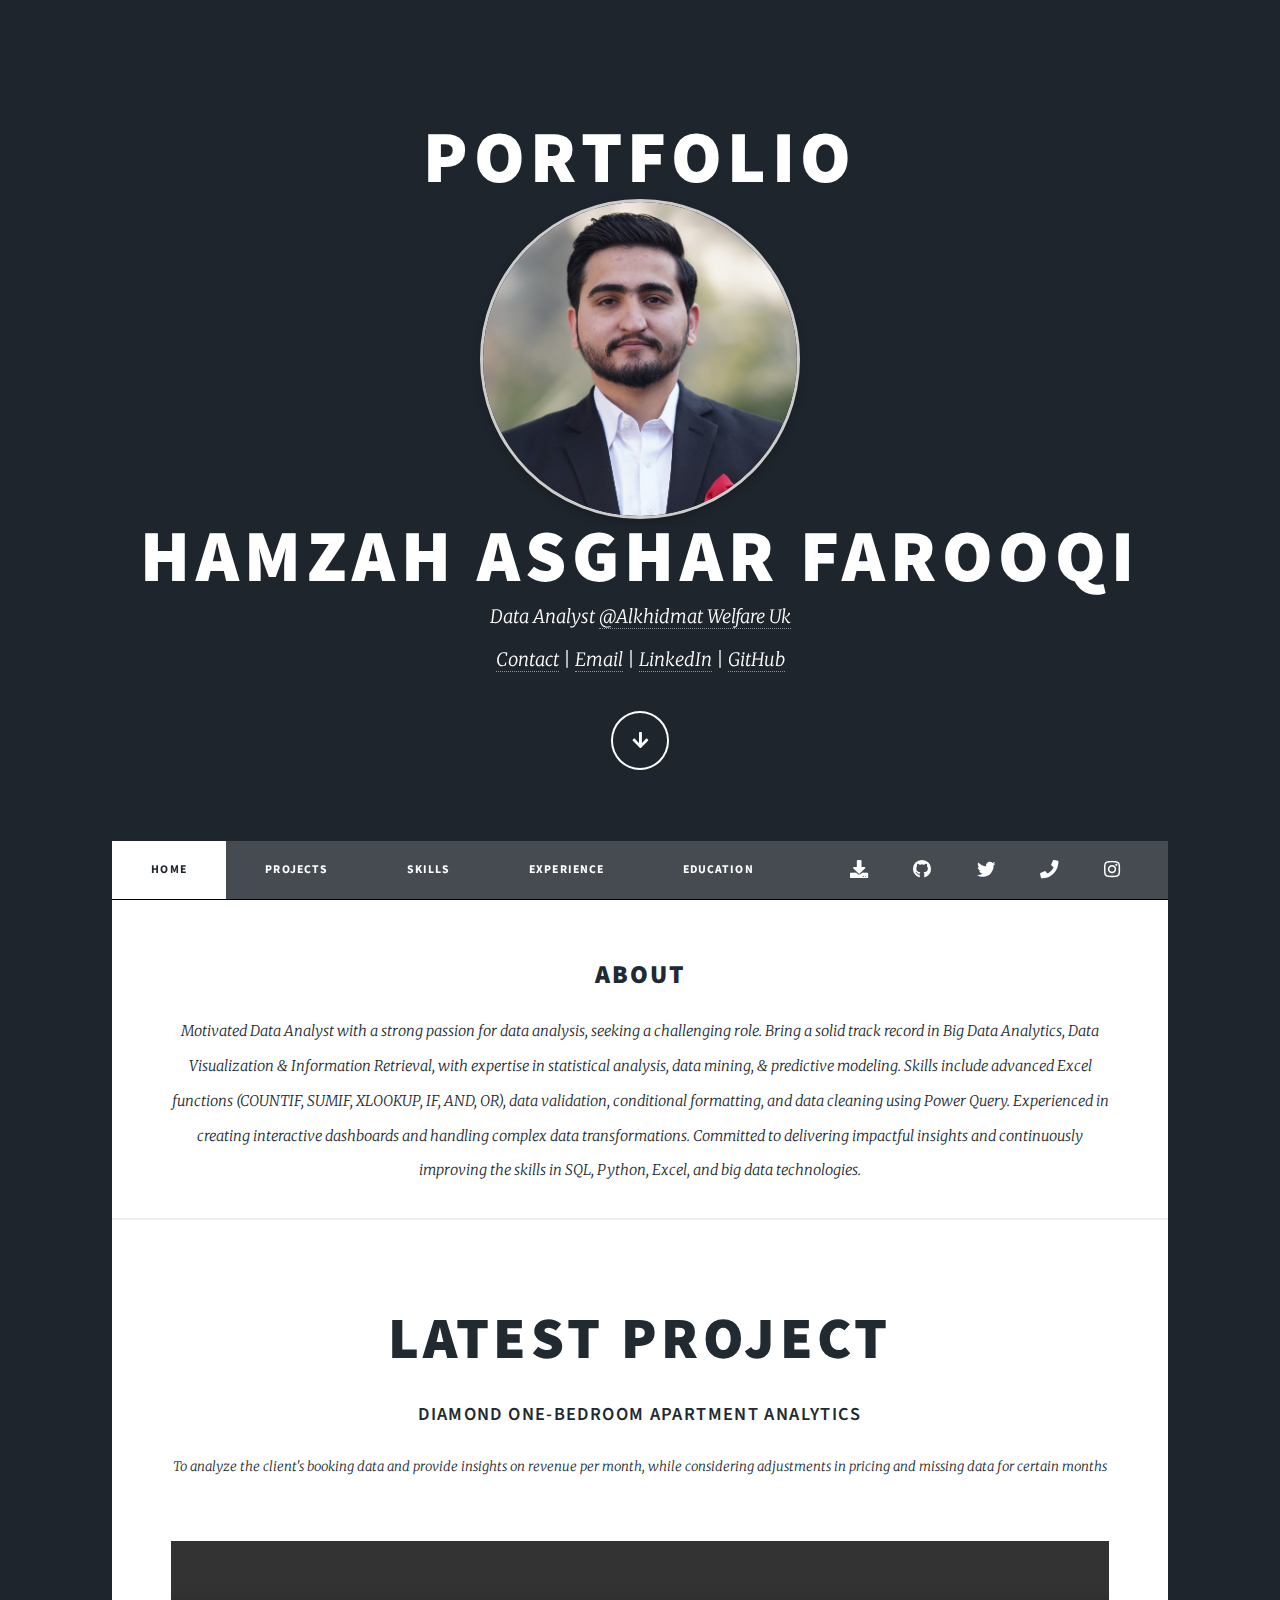
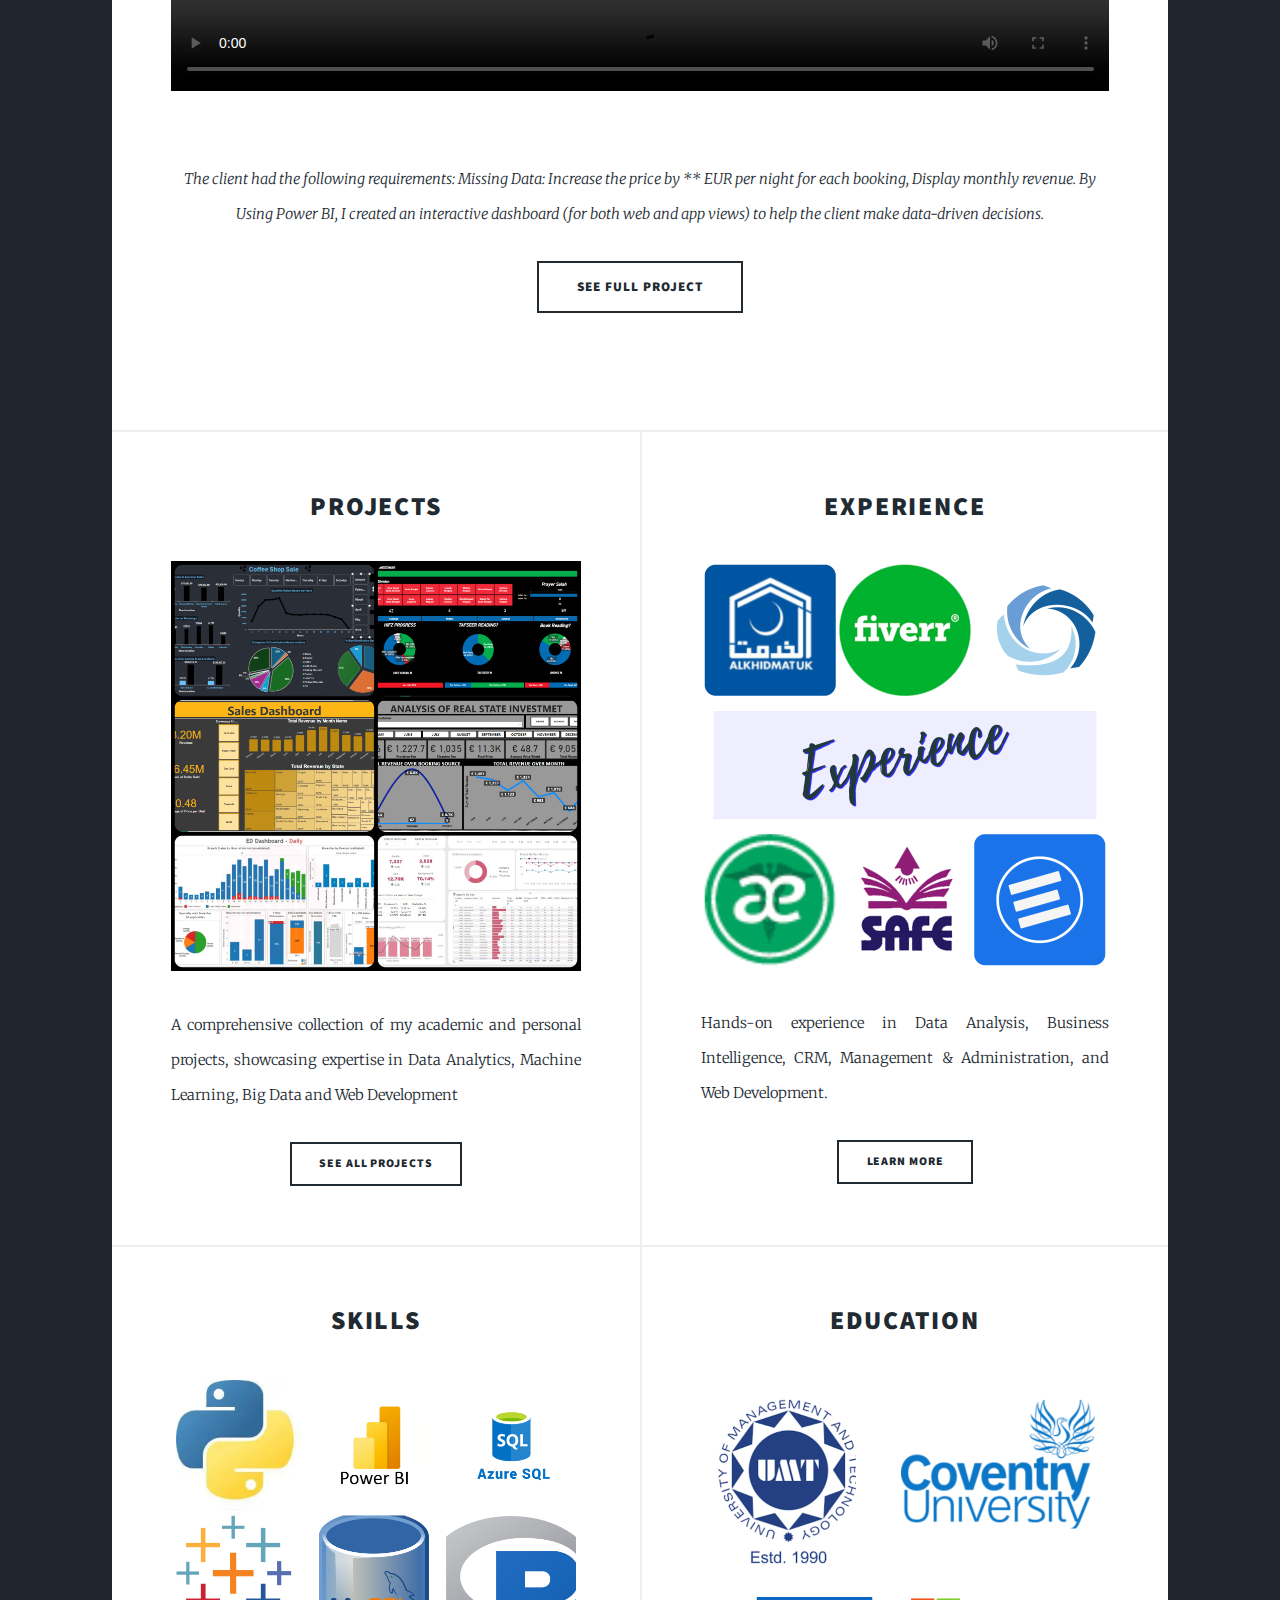
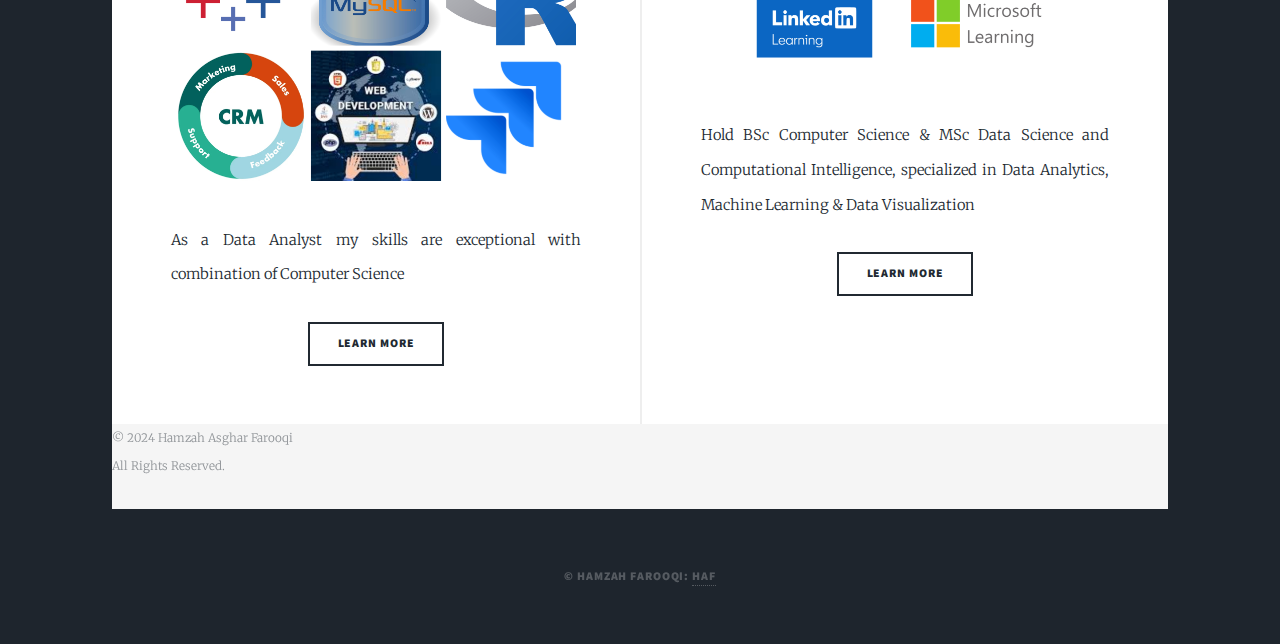
==== commit c868b0ad: "Update index.html" ====
--- a/index.html
+++ b/index.html
@@ -109,12 +109,12 @@
 								<article>
 									<header>
 										<!-- <span class="date">April 24, 2017</span> -->
-										<h2><a href="https://github.com/HamzahAsghar/HamzahtheAnalyst.github-io/blob/main/Project.html">Projects</a></h2>
-									</header>
-									<a href="https://github.com/HamzahAsghar/HamzahtheAnalyst.github-io/blob/main/Project.html" class="image fit"><img src="images/Catalogue.jpg" alt="" /></a>
+										<h2><a href="Project.html">Projects</a></h2>
+									</header>
+									<a href="Project.html" class="image fit"><img src="images/Catalogue.jpg" alt="" /></a>
 									<p>A comprehensive collection of my academic and personal projects, showcasing expertise in Data Analytics, Machine Learning, Big Data and Web Development</p>
 									<ul class="actions special">
-										<li><a href="https://github.com/HamzahAsghar/HamzahtheAnalyst.github-io/blob/main/Project.html" class="button">See All Projects</a></li>
+										<li><a href="Project.html" class="button">See All Projects</a></li>
 									</ul>
 								</article>
 								<article>
@@ -133,12 +133,12 @@
 								<article>
 									<header>
 										<!-- <span class="date">April 18, 2017</span> -->
-										<h2><a href="http://127.0.0.1:5500/Skill.html">Skills</a></h2>
-									</header>
-									<a href="http://127.0.0.1:5500/Skill.html" class="image fit"><img src="images/Skills.jpg" alt="" /></a>
+										<h2><a href="Skill.html">Skills</a></h2>
+									</header>
+									<a href="Skill.html" class="image fit"><img src="images/Skills.jpg" alt="" /></a>
 									<p> As a Data Analyst my skills are exceptional with combination of Computer Science</p>
 									<ul class="actions special">
-										<li><a href="http://127.0.0.1:5500/Skill.html" class="button">Learn More</a></li>
+										<li><a href="Skill.html" class="button">Learn More</a></li>
 									</ul>
 								</article>
 								<article>
@@ -146,10 +146,10 @@
 										<!-- <span class="date">April 14, 2017</span> -->
 										<h2><a href="http://127.0.0.1:5500/Education.html">Education</a></h2>
 									</header>
-									<a href="http://127.0.0.1:5500/Education.html" class="image fit"><img src="images/Education.jpg" alt="" /></a>
+									<a href="Education.html" class="image fit"><img src="images/Education.jpg" alt="" /></a>
 									<p>Hold BSc Computer Science & MSc Data Science and Computational Intelligence, specialized in Data Analytics, Machine Learning & Data Visualization</p>
 									<ul class="actions special">
-										<li><a href="http://127.0.0.1:5500/Education.html" class="button">Learn More</a></li>
+										<li><a href="Education.html" class="button">Learn More</a></li>
 									</ul>
 								</article>
 								<!-- <article>
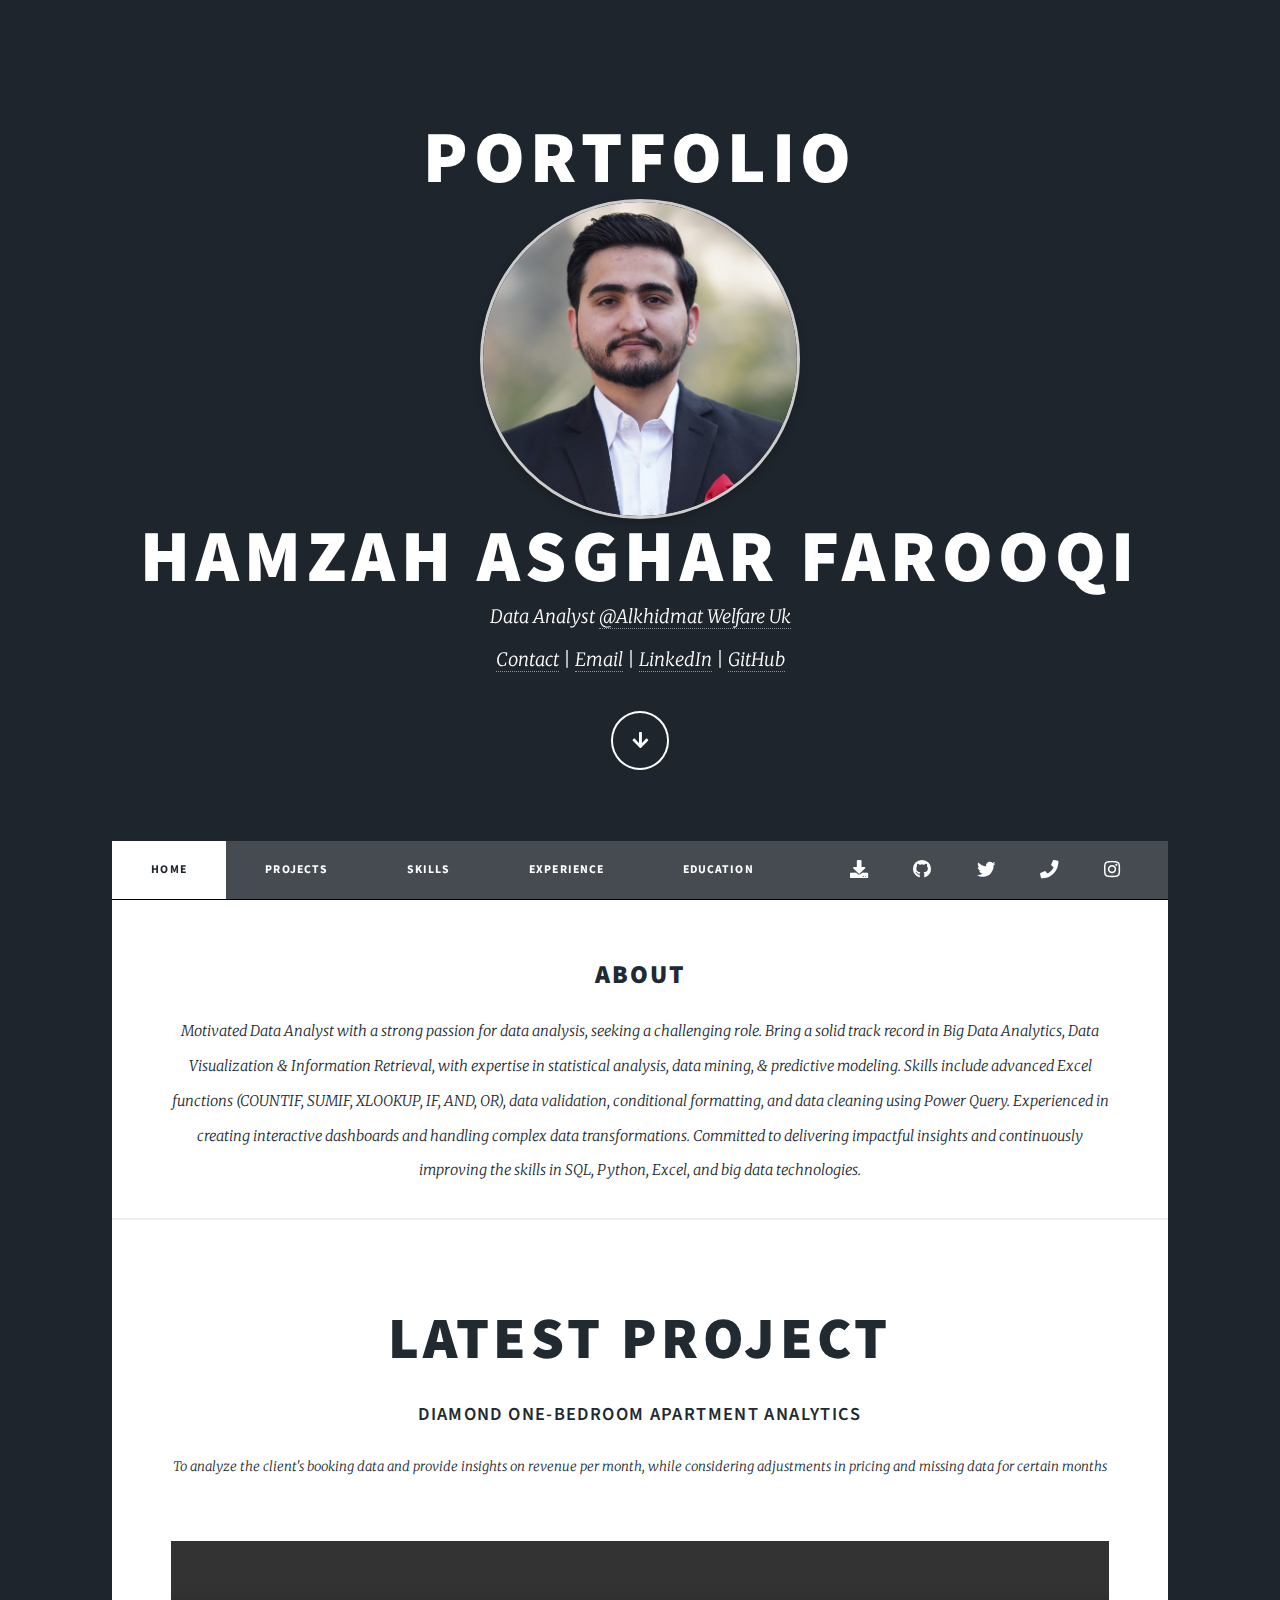
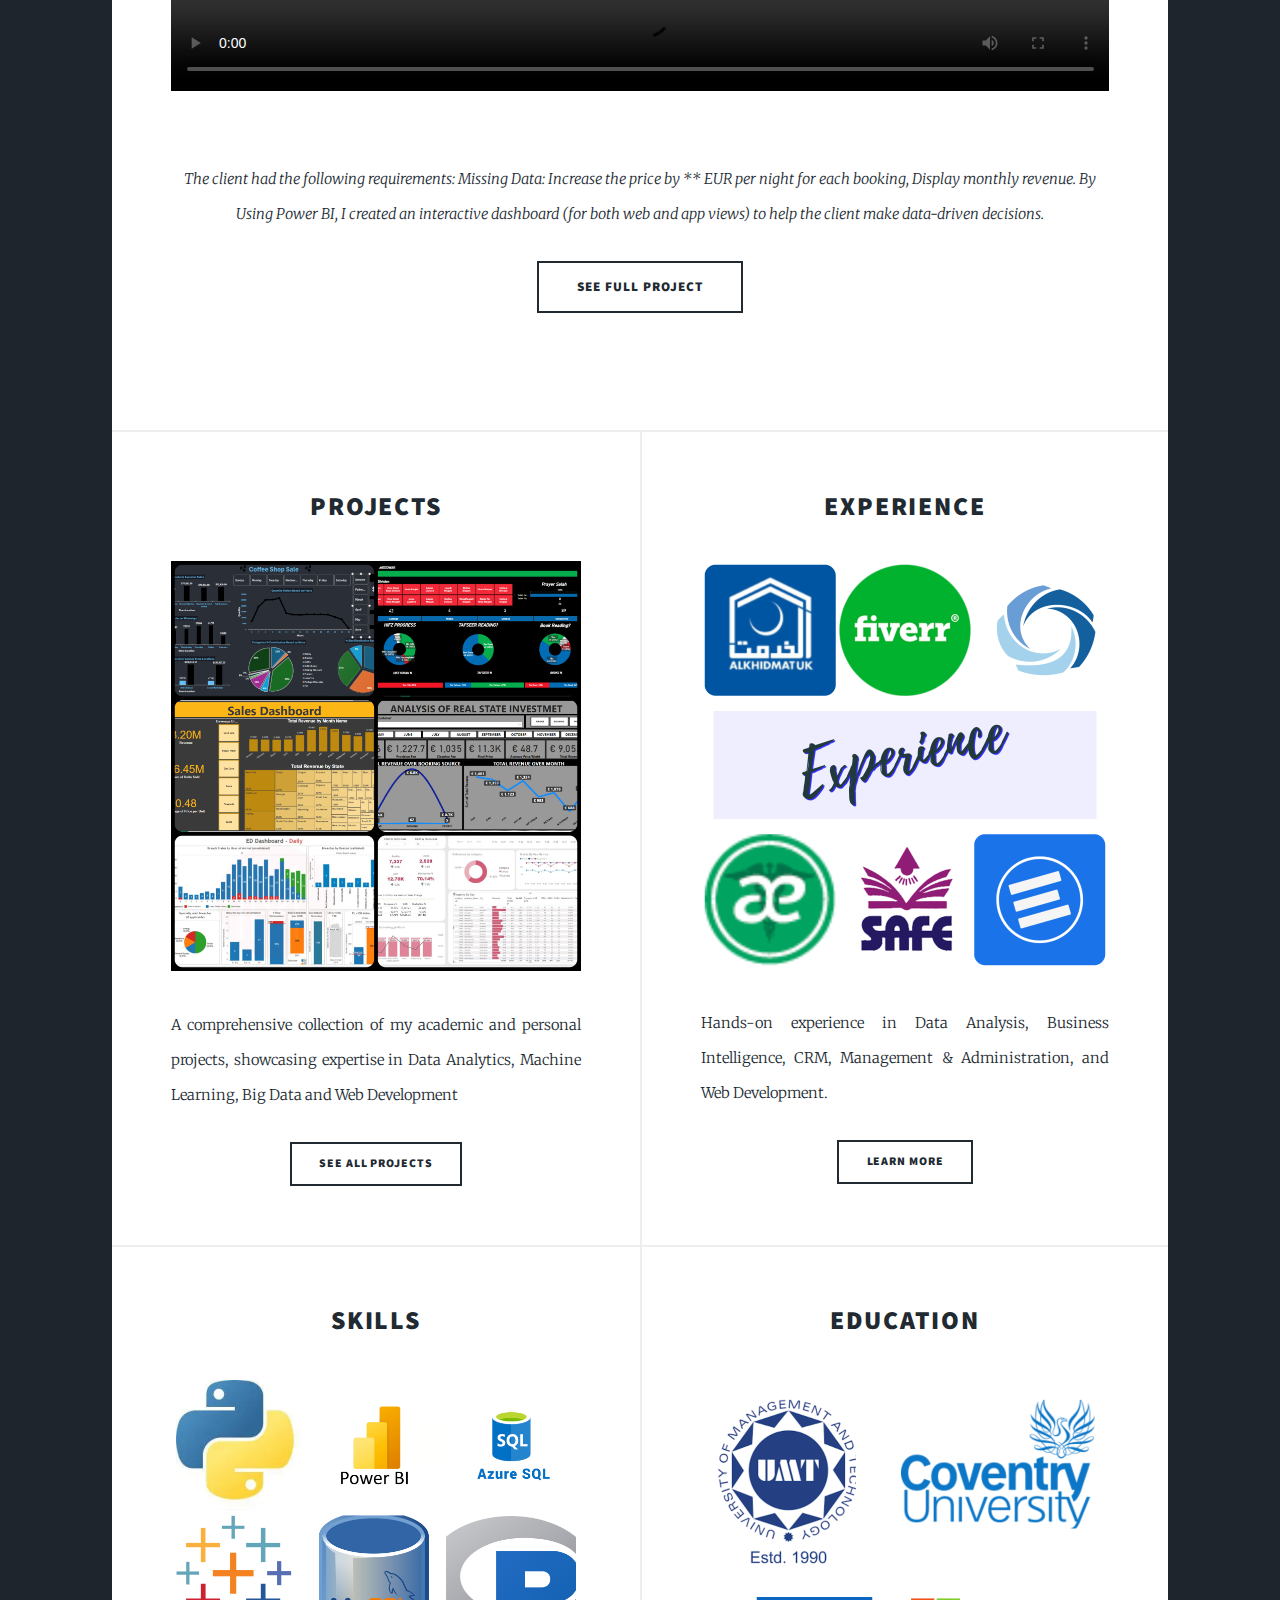
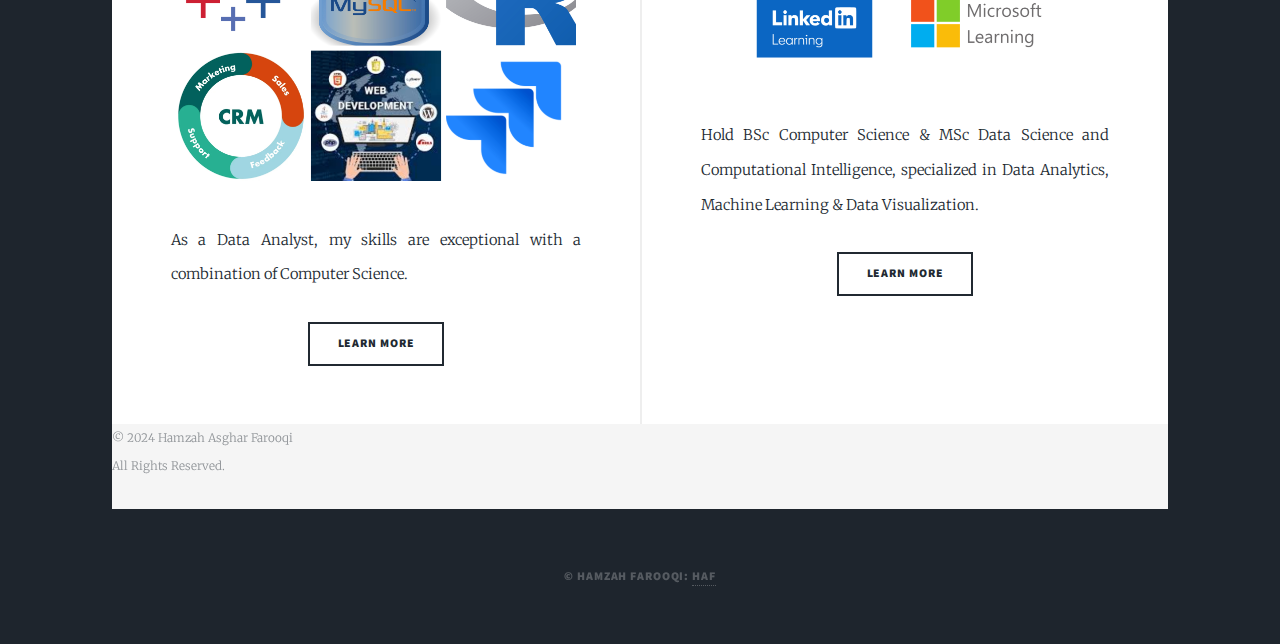
==== commit ffec34ff: "Update index.html" ====
--- a/index.html
+++ b/index.html
@@ -131,27 +131,30 @@
 								</article>
 
 								<article>
-									<header>
-										<!-- <span class="date">April 18, 2017</span> -->
-										<h2><a href="Skill.html">Skills</a></h2>
-									</header>
-									<a href="Skill.html" class="image fit"><img src="images/Skills.jpg" alt="" /></a>
-									<p> As a Data Analyst my skills are exceptional with combination of Computer Science</p>
-									<ul class="actions special">
-										<li><a href="Skill.html" class="button">Learn More</a></li>
-									</ul>
-								</article>
-								<article>
-									<header>
-										<!-- <span class="date">April 14, 2017</span> -->
-										<h2><a href="http://127.0.0.1:5500/Education.html">Education</a></h2>
-									</header>
-									<a href="Education.html" class="image fit"><img src="images/Education.jpg" alt="" /></a>
-									<p>Hold BSc Computer Science & MSc Data Science and Computational Intelligence, specialized in Data Analytics, Machine Learning & Data Visualization</p>
-									<ul class="actions special">
-										<li><a href="Education.html" class="button">Learn More</a></li>
-									</ul>
-								</article>
+									    <header>
+									        <h2><a href="Skill.html">Skills</a></h2>
+									    </header>
+									    <a href="Skill.html" class="image fit">
+									        <img src="images/Skills.jpg" alt="Skills" />
+									    </a>
+									    <p>As a Data Analyst, my skills are exceptional with a combination of Computer Science.</p>
+									    <ul class="actions special">
+									        <li><a href="Skill.html" class="button">Learn More</a></li>
+									    </ul>
+									</article>
+									
+									<article>
+									    <header>
+									        <h2><a href="Education.html">Education</a></h2>
+									    </header>
+									    <a href="Education.html" class="image fit">
+									        <img src="images/Education.jpg" alt="Education" />
+									    </a>
+									    <p>Hold BSc Computer Science & MSc Data Science and Computational Intelligence, specialized in Data Analytics, Machine Learning & Data Visualization.</p>
+									    <ul class="actions special">
+									        <li><a href="Education.html" class="button">Learn More</a></li>
+									    </ul>
+									</article>								
 								<!-- <article>
 									<header>
 										<span class="date">April 11, 2017</span>
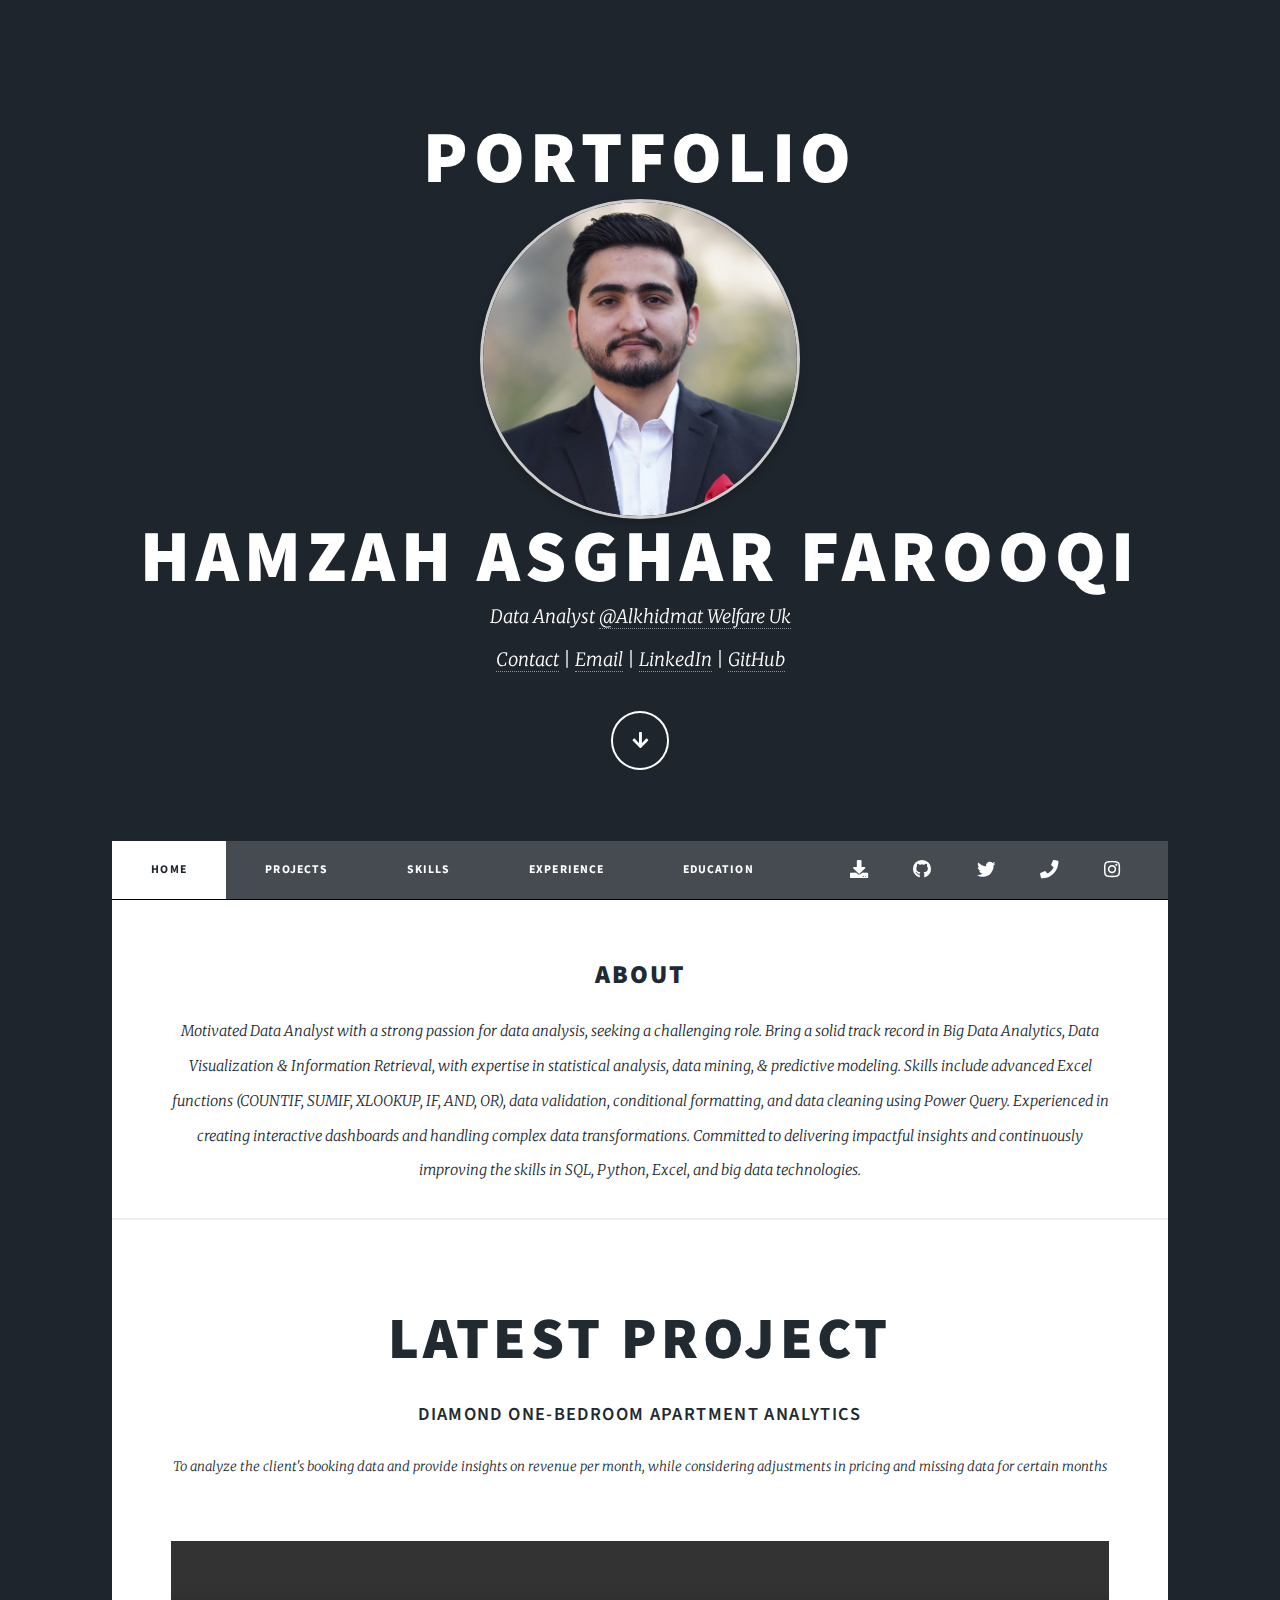
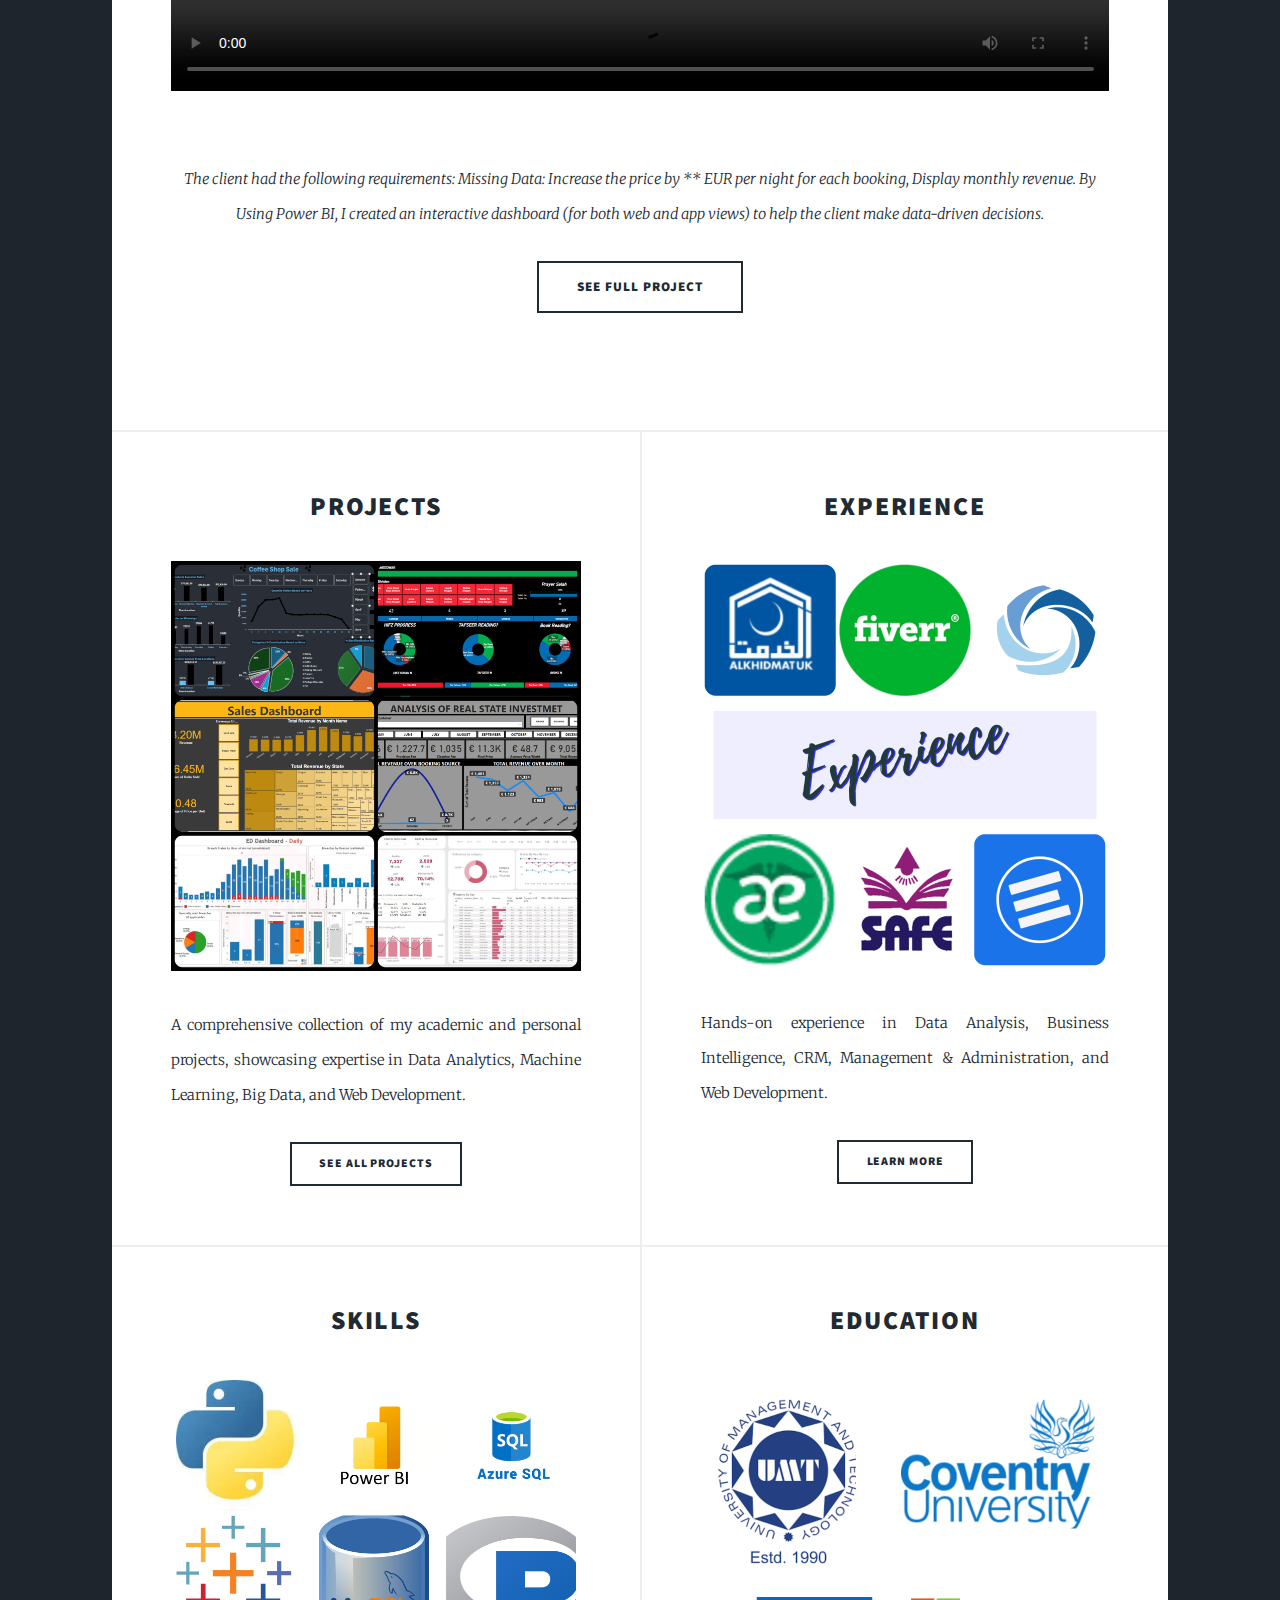
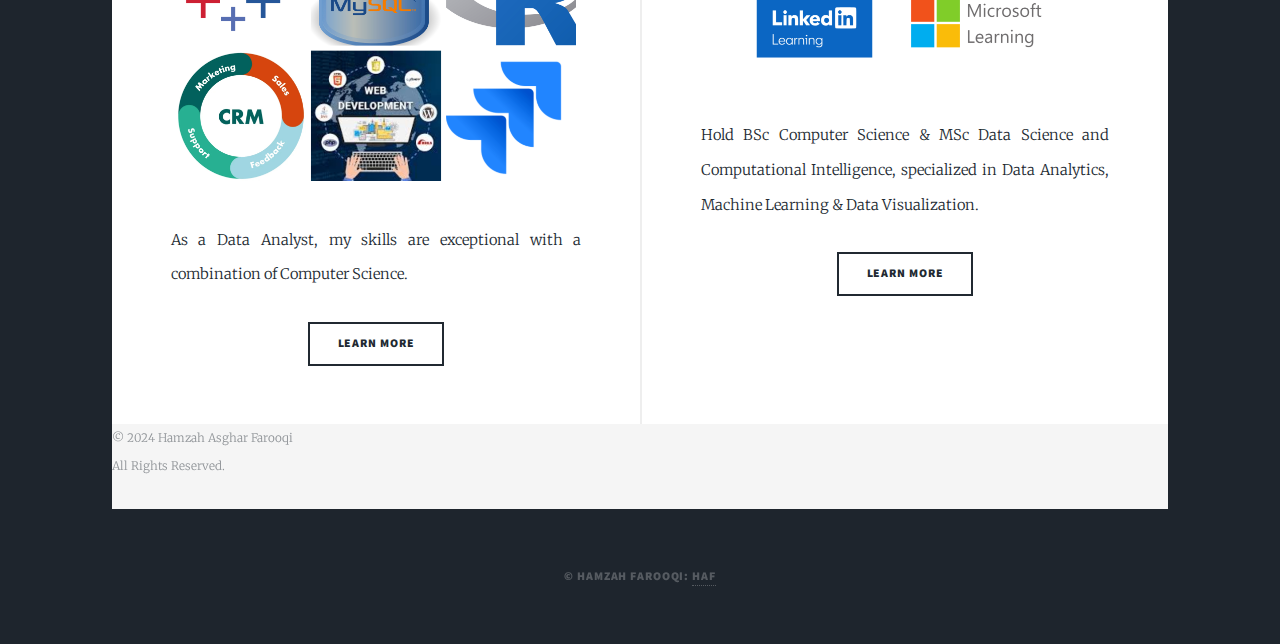
==== commit e662d2ec: "Update index.html" ====
--- a/index.html
+++ b/index.html
@@ -107,15 +107,18 @@
 						<!-- Posts -->
 							<section class="posts">
 								<article>
-									<header>
-										<!-- <span class="date">April 24, 2017</span> -->
-										<h2><a href="Project.html">Projects</a></h2>
-									</header>
-									<a href="Project.html" class="image fit"><img src="images/Catalogue.jpg" alt="" /></a>
-									<p>A comprehensive collection of my academic and personal projects, showcasing expertise in Data Analytics, Machine Learning, Big Data and Web Development</p>
-									<ul class="actions special">
-										<li><a href="Project.html" class="button">See All Projects</a></li>
-									</ul>
+								    <header>
+								        <h2><a href="Project.html">Projects</a></h2>
+								    </header>
+								    <a href="Project.html" class="image fit">
+								        <img src="images/Catalogue.jpg" alt="Projects" />
+								    </a>
+								    <p>
+								        A comprehensive collection of my academic and personal projects, showcasing expertise in Data Analytics, Machine Learning, Big Data, and Web Development.
+								    </p>
+								    <ul class="actions special">
+								        <li><a href="Project.html" class="button">See All Projects</a></li>
+								    </ul>
 								</article>
 								<article>
    								 	<header>
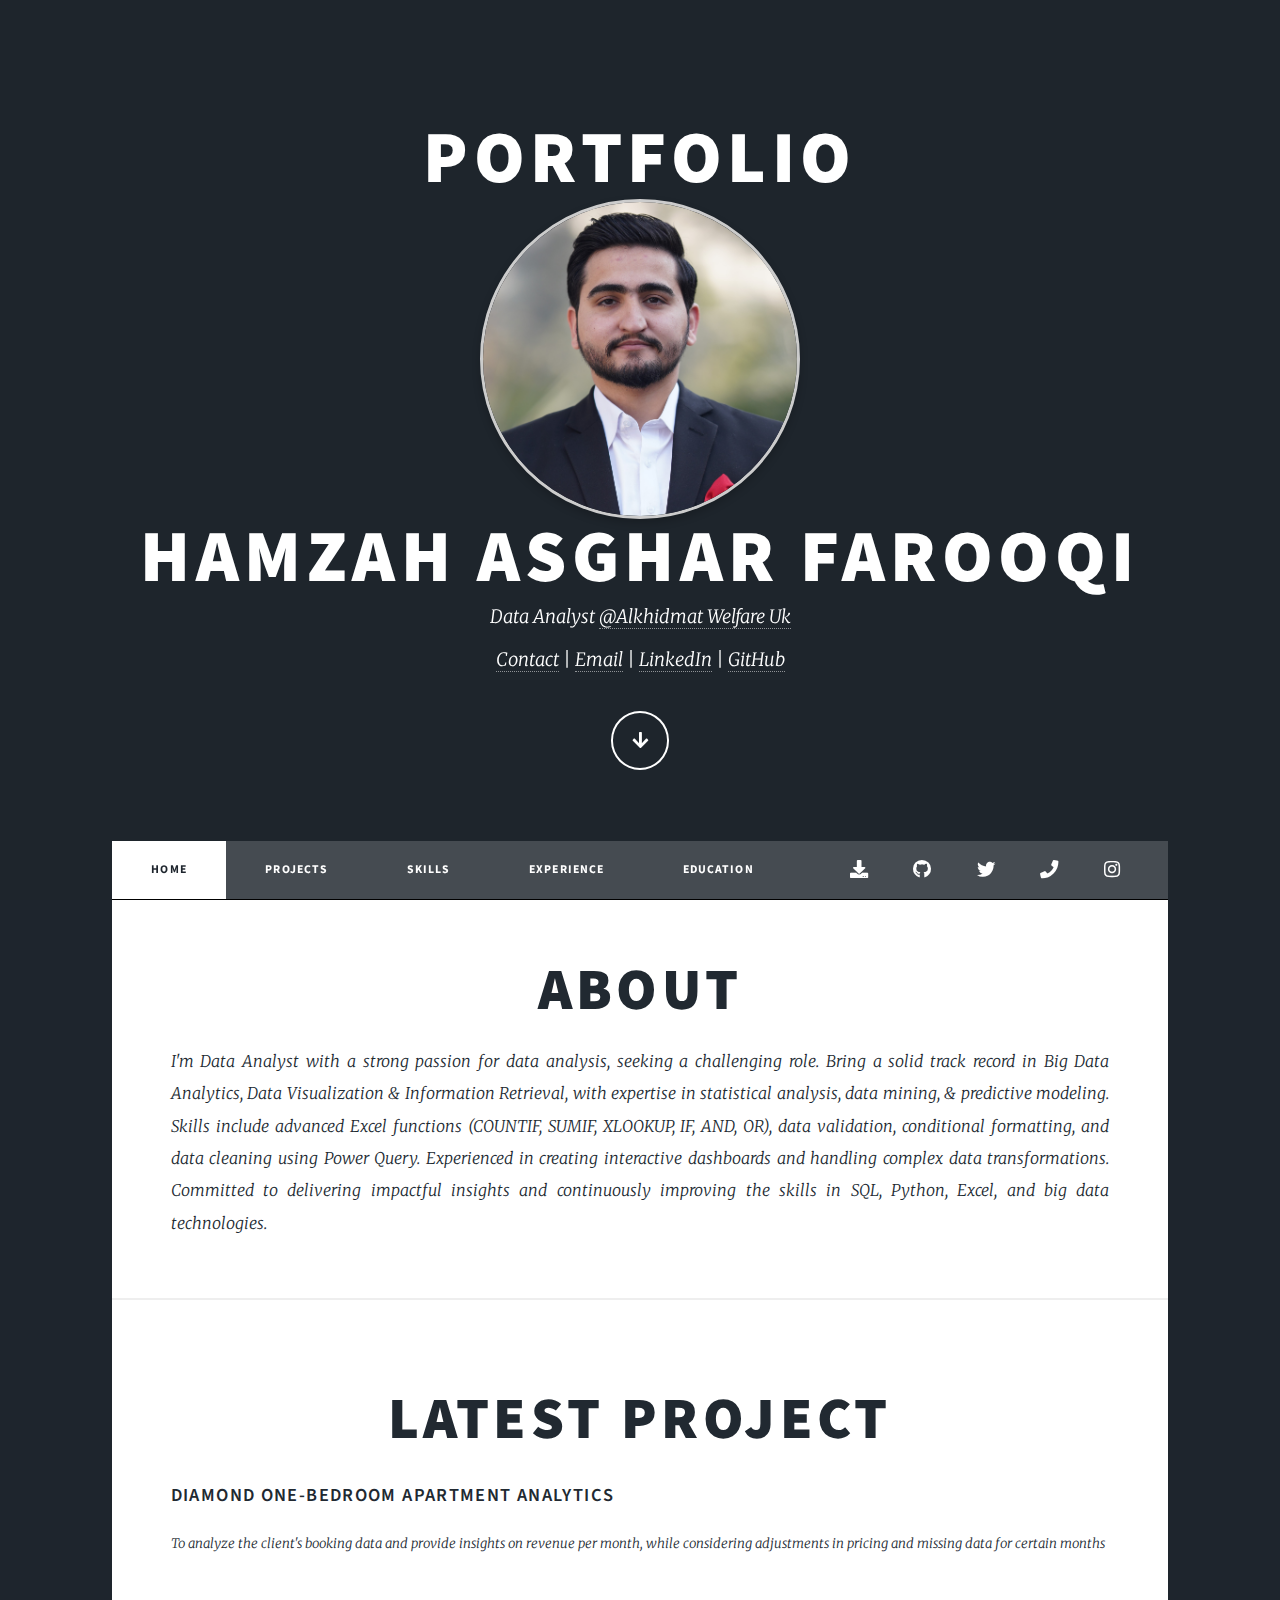
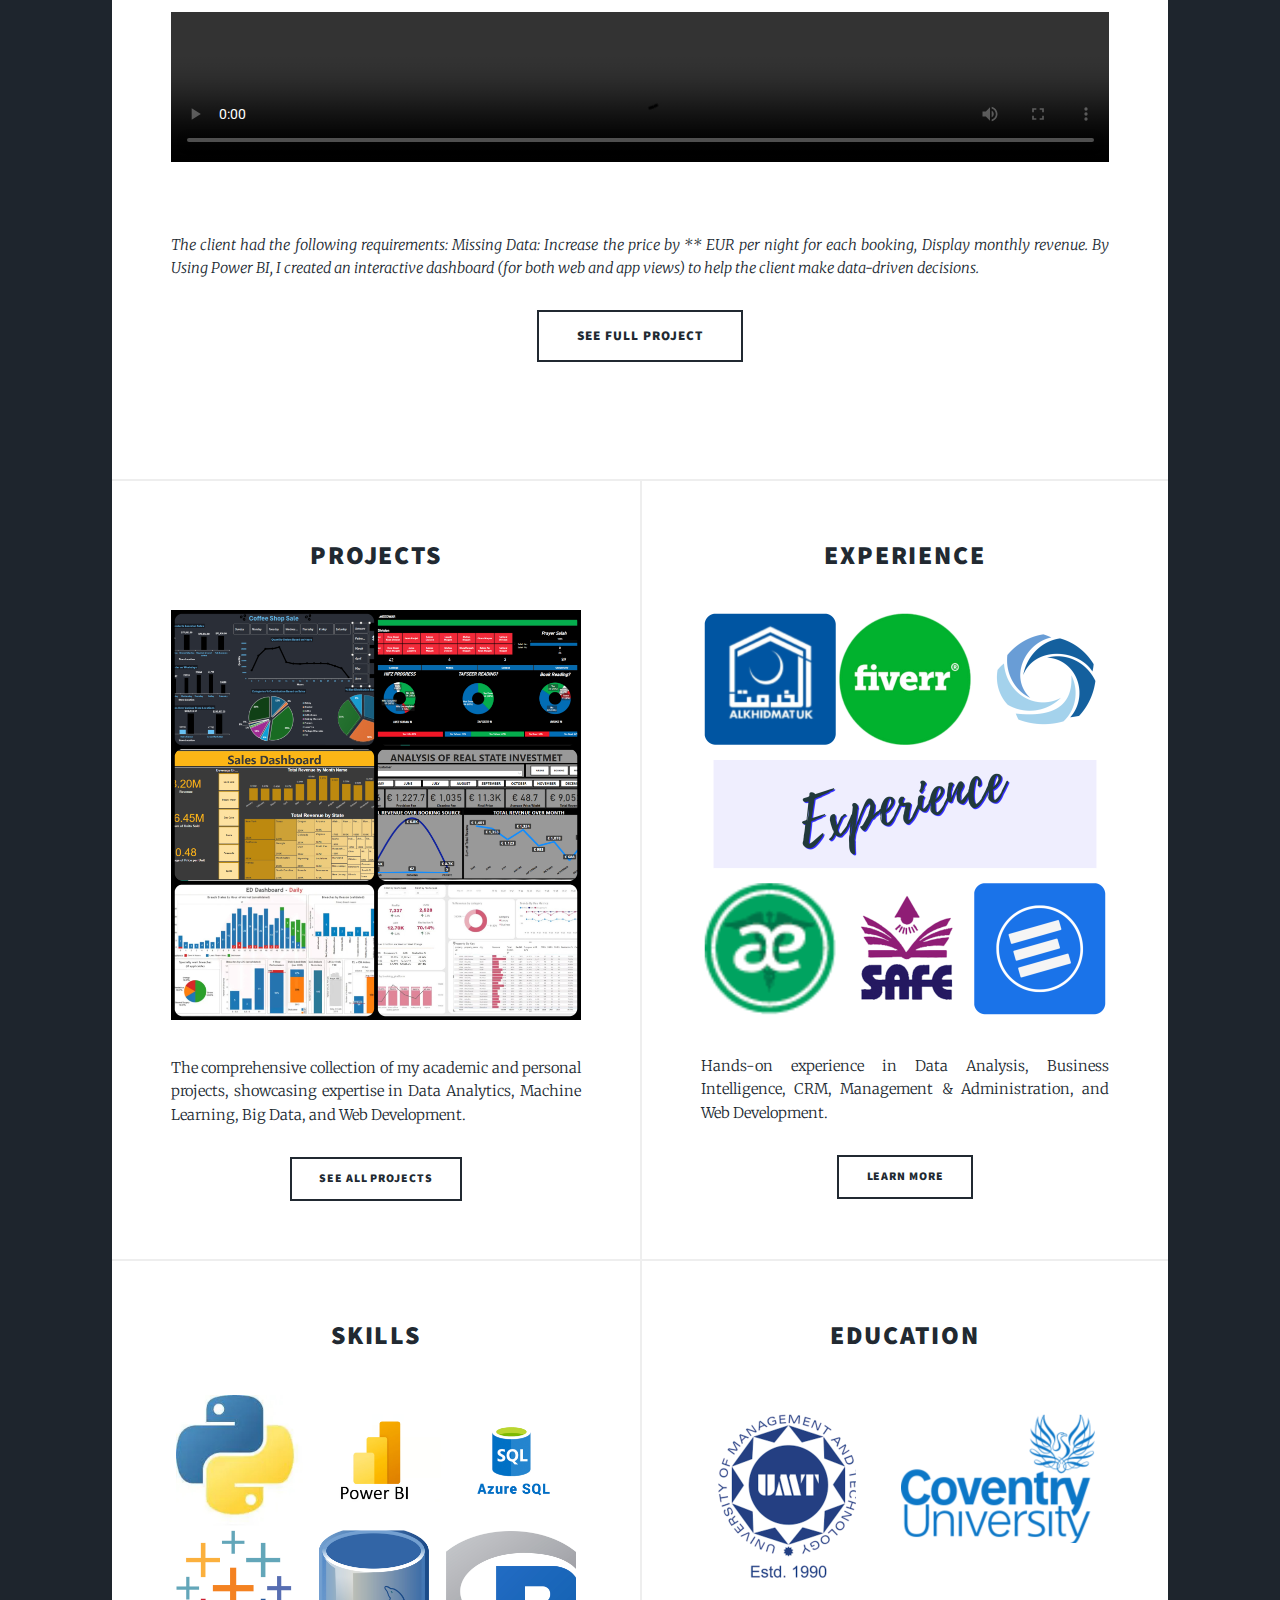
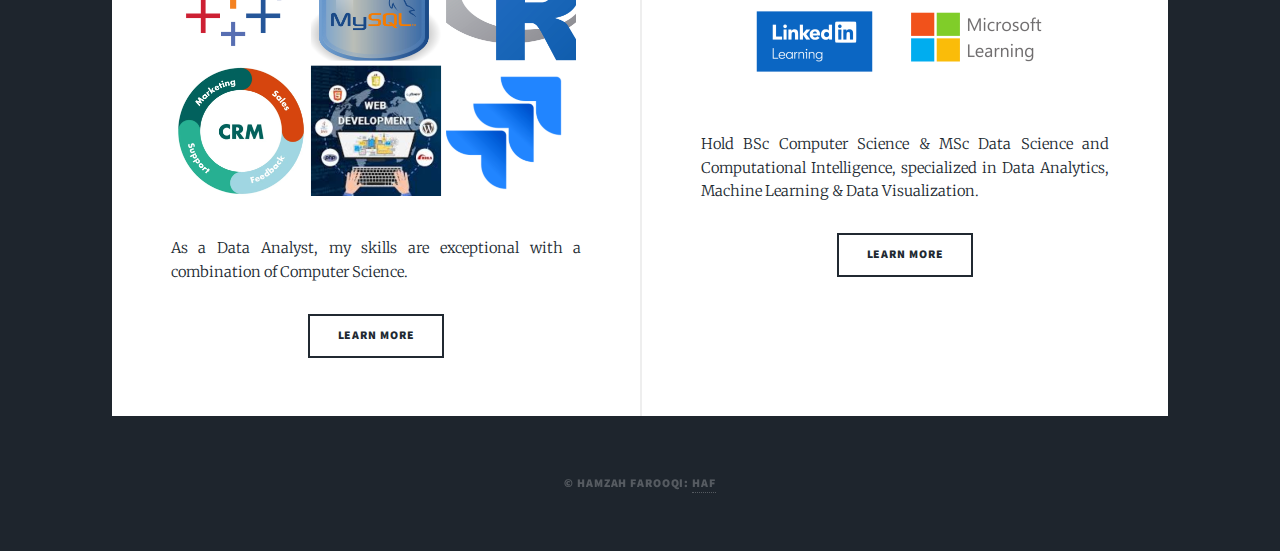
==== commit ae8d558b: "Add files via upload" ====
--- a/index.html
+++ b/index.html
@@ -11,6 +11,8 @@
 		<meta name="viewport" content="width=device-width, initial-scale=1, user-scalable=no" />
 		<link rel="stylesheet" href="assets/css/main.css" />
 		<noscript><link rel="stylesheet" href="assets/css/noscript.css" /></noscript>
+		<link href="https://fonts.googleapis.com/css2?family=Roboto:wght@400;500&display=swap" rel="stylesheet">
+
 	</head>
 	<body class="is-preload">
 
@@ -72,10 +74,10 @@
 					<div id="main">
 						
 					
-							<header class="major">
+							<header class="Post">
 							<!-- <span class="date">April 25, 2017</span> -->
-								<h2><a>About</a></h2>
-								<p>Motivated Data Analyst with a strong passion for data analysis, seeking a challenging role. Bring a solid track record in Big Data Analytics, Data Visualization & Information Retrieval, 
+								<h1 style="text-align: center; "><a >About</a></h1>
+								<p style="text-align: justify;" >I'm Data Analyst with a strong passion for data analysis, seeking a challenging role. Bring a solid track record in Big Data Analytics, Data Visualization & Information Retrieval, 
 									with expertise in statistical analysis, data mining, & predictive modeling. Skills include advanced Excel functions (COUNTIF, SUMIF, XLOOKUP, IF, AND, OR), data validation, 
 									conditional formatting, and data cleaning using Power Query. Experienced in creating interactive dashboards and handling complex data transformations. Committed to delivering 
 									impactful insights and continuously improving the skills in SQL, Python, Excel, and big data technologies.</p>
@@ -85,16 +87,16 @@
 						<article class="post featured">
 							<header class="major">
 								<!-- <span class="date">April 25, 2017</span> -->
-								<h2><a href="https://github.com/HamzahAsghar/Diamond-One-Bedroom-Apartment-Analytics">Latest Project</a></h2>
-								<h3><strong>Diamond One-Bedroom Apartment Analytics</strong></h3>
-								<p>To analyze the client's booking data and provide insights on revenue per month, while considering adjustments in pricing and missing data for certain months</p>
+								<h2 ><a href="https://github.com/HamzahAsghar/Diamond-One-Bedroom-Apartment-Analytics">Latest Project</a></h2>
+								<h3 style="text-align: justify; line-height: 1.6;"><strong>Diamond One-Bedroom Apartment Analytics</strong></h3>
+								<p style="text-align: justify; line-height: 1.6;">To analyze the client's booking data and provide insights on revenue per month, while considering adjustments in pricing and missing data for certain months</p>
 								<a href="https://github.com/HamzahAsghar/Diamond-One-Bedroom-Apartment-Analytics" class="image main">
 									<video width="100%" controls>
 										<source src="images/Diamond Appartment Demo.mp4" type="video/mp4">
 										Your browser does not support the video tag.
 									</video>
 								</a>
-								<p>The client had the following requirements: Missing Data: Increase the price by ** EUR per night for each booking, Display monthly revenue. By Using Power BI, I created an interactive dashboard (for both web and app views) to help the client make data-driven decisions.</p>
+								<p style="text-align: justify; line-height: 1.6;">The client had the following requirements: Missing Data: Increase the price by ** EUR per night for each booking, Display monthly revenue. By Using Power BI, I created an interactive dashboard (for both web and app views) to help the client make data-driven decisions.</p>
 					
 								<ul class="actions special">
 									<li><a href="https://github.com/HamzahAsghar/Diamond-One-Bedroom-Apartment-Analytics" class="button large">See Full Project</a></li>
@@ -113,8 +115,8 @@
 								    <a href="Project.html" class="image fit">
 								        <img src="images/Catalogue.jpg" alt="Projects" />
 								    </a>
-								    <p>
-								        A comprehensive collection of my academic and personal projects, showcasing expertise in Data Analytics, Machine Learning, Big Data, and Web Development.
+								    <p style="text-align: justify; line-height: 1.6;">
+								        The comprehensive collection of my academic and personal projects, showcasing expertise in Data Analytics, Machine Learning, Big Data, and Web Development.
 								    </p>
 								    <ul class="actions special">
 								        <li><a href="Project.html" class="button">See All Projects</a></li>
@@ -127,7 +129,7 @@
 									    <a href="Experiences.html" class="image fit">
 									        <img src="images/My Experience.jpg" alt="Experience" />
 									    </a>
-									    <p>Hands-on experience in Data Analysis, Business Intelligence, CRM, Management & Administration, and Web Development.</p>
+									    <p style="text-align: justify; line-height: 1.6;">Hands-on experience in Data Analysis, Business Intelligence, CRM, Management & Administration, and Web Development.</p>
 									    <ul class="actions special">
 									        <li><a href="Experiences.html" class="button">Learn More</a></li>
 									    </ul>
@@ -140,7 +142,7 @@
 									    <a href="Skill.html" class="image fit">
 									        <img src="images/Skills.jpg" alt="Skills" />
 									    </a>
-									    <p>As a Data Analyst, my skills are exceptional with a combination of Computer Science.</p>
+									    <p style="text-align: justify;line-height: 1.6;">As a Data Analyst, my skills are exceptional with a combination of Computer Science.</p>
 									    <ul class="actions special">
 									        <li><a href="Skill.html" class="button">Learn More</a></li>
 									    </ul>
@@ -153,7 +155,7 @@
 									    <a href="Education.html" class="image fit">
 									        <img src="images/Education.jpg" alt="Education" />
 									    </a>
-									    <p>Hold BSc Computer Science & MSc Data Science and Computational Intelligence, specialized in Data Analytics, Machine Learning & Data Visualization.</p>
+									    <p style="text-align: justify; line-height: 1.6;">Hold BSc Computer Science & MSc Data Science and Computational Intelligence, specialized in Data Analytics, Machine Learning & Data Visualization.</p>
 									    <ul class="actions special">
 									        <li><a href="Education.html" class="button">Learn More</a></li>
 									    </ul>
@@ -203,14 +205,11 @@
 
 				<!-- Footer -->
 					<!-- Footer -->
-				<footer id="footer">
-					
-					<p>© 2024 Hamzah Asghar Farooqi<br> All Rights Reserved.</p>
-				</footer>
+				
 
 				<!-- Copyright -->
 					<div id="copyright">
-						<ul><li>&copy; Hamzah Farooqi: <a href="http://127.0.0.1:5500/index.html">HAF</a></li></ul>
+						<ul><li>&copy; Hamzah Farooqi: <a href="index.html">HAF</a></li></ul>
 					</div>
 
 			</div>
@@ -225,4 +224,4 @@
 			<script src="assets/js/main.js"></script>
 
 	</body>
-</html>
+</html>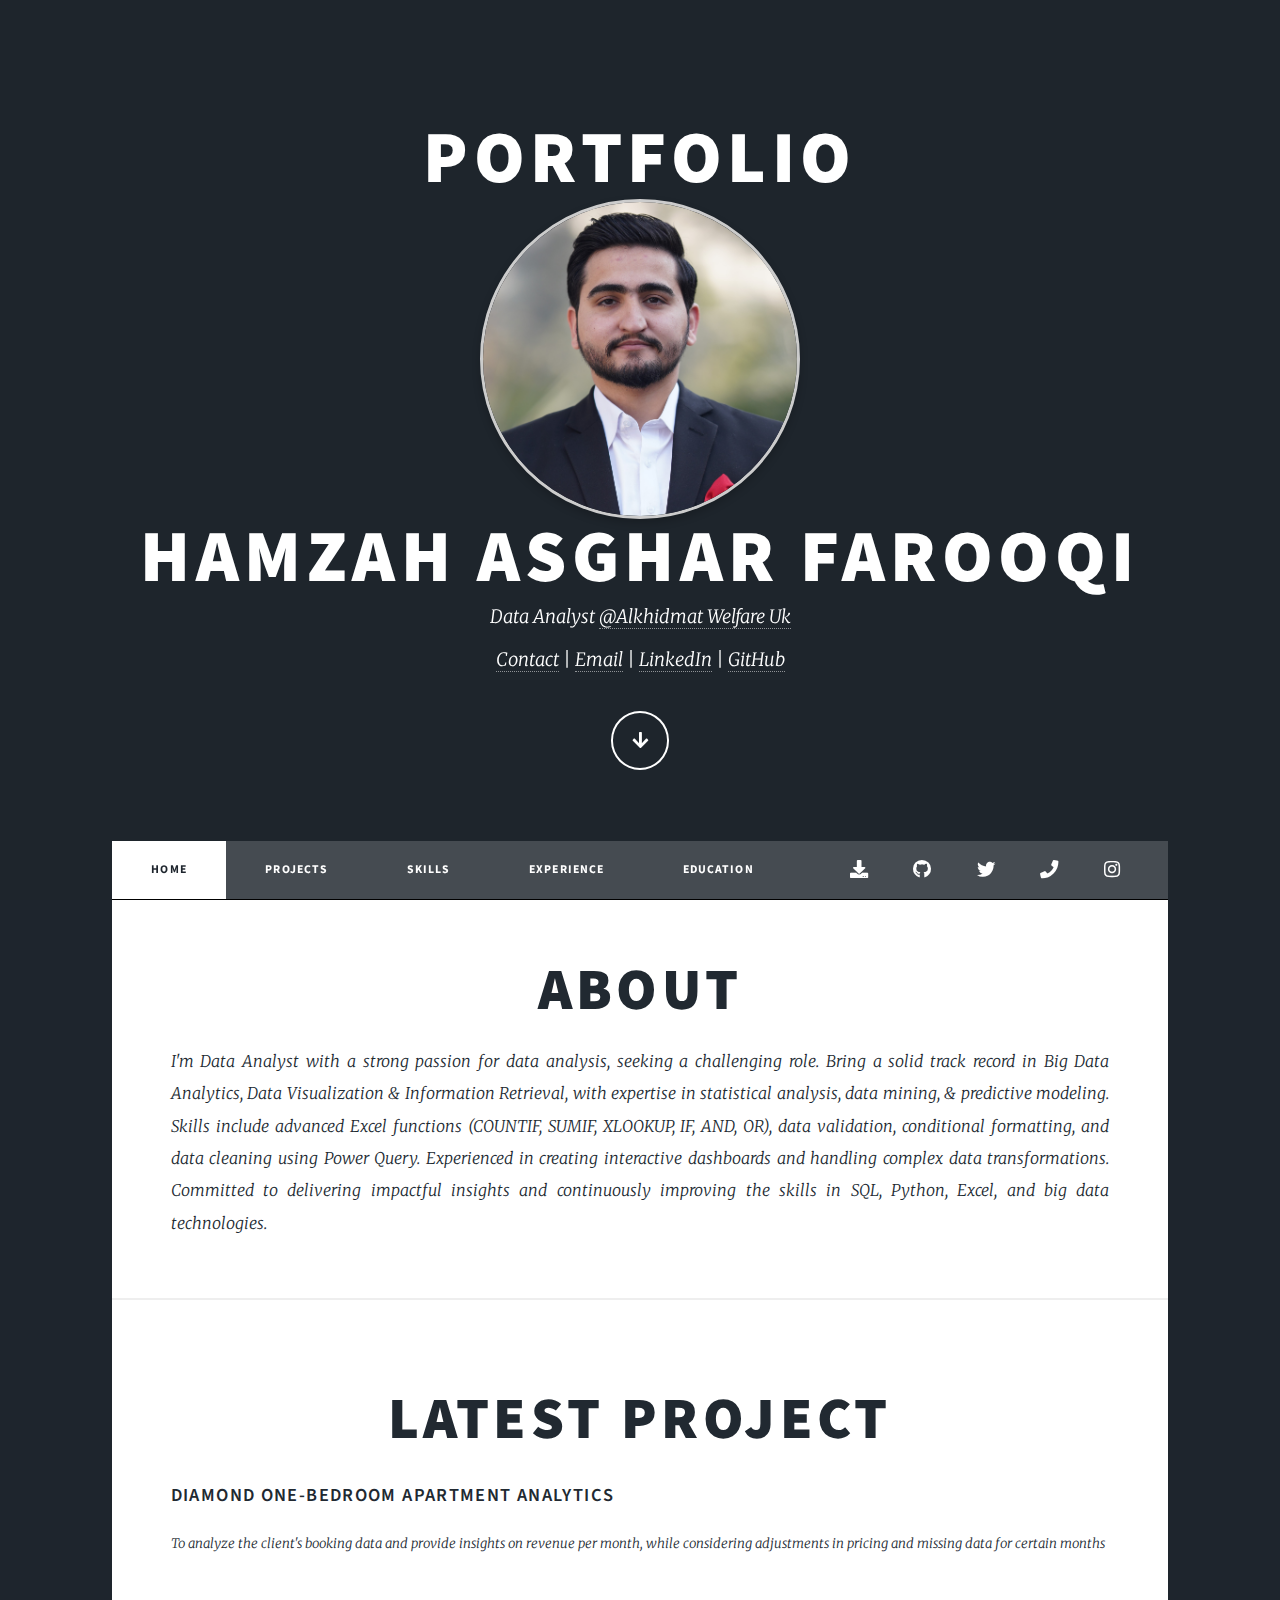
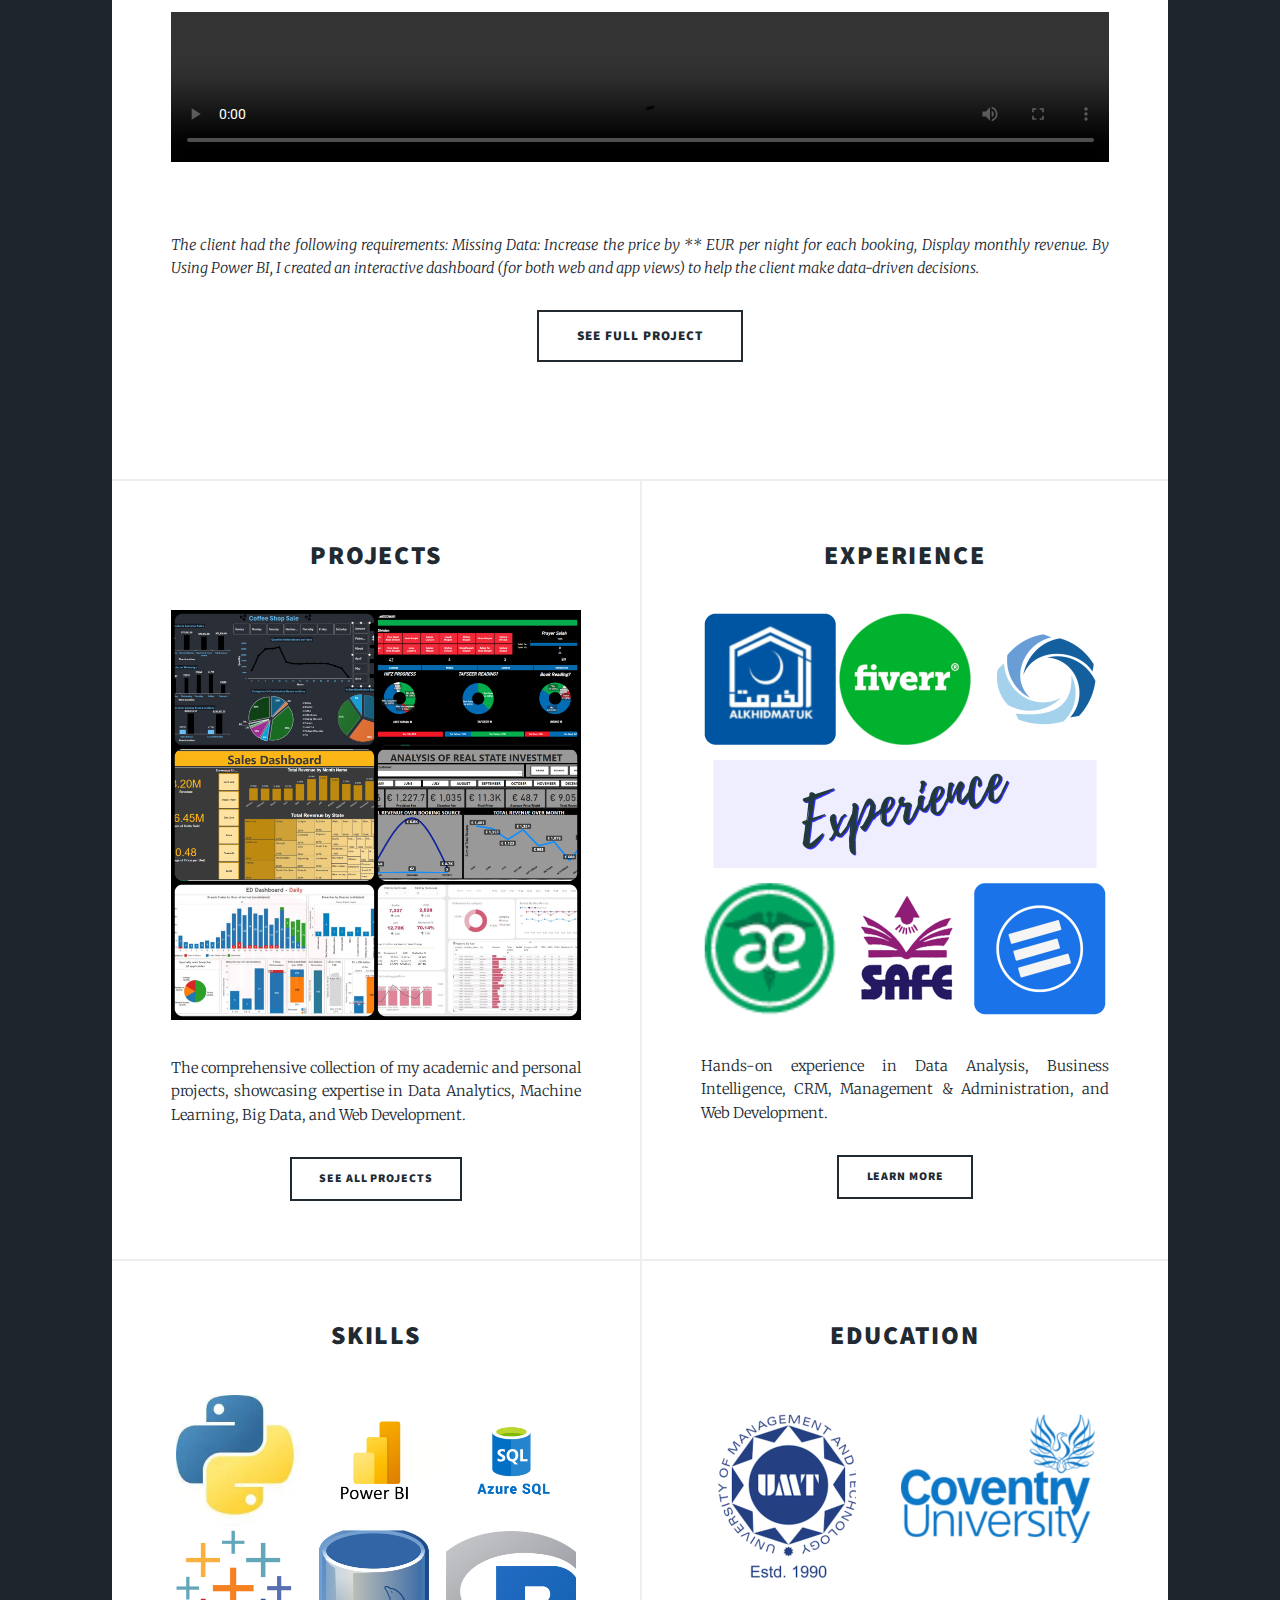
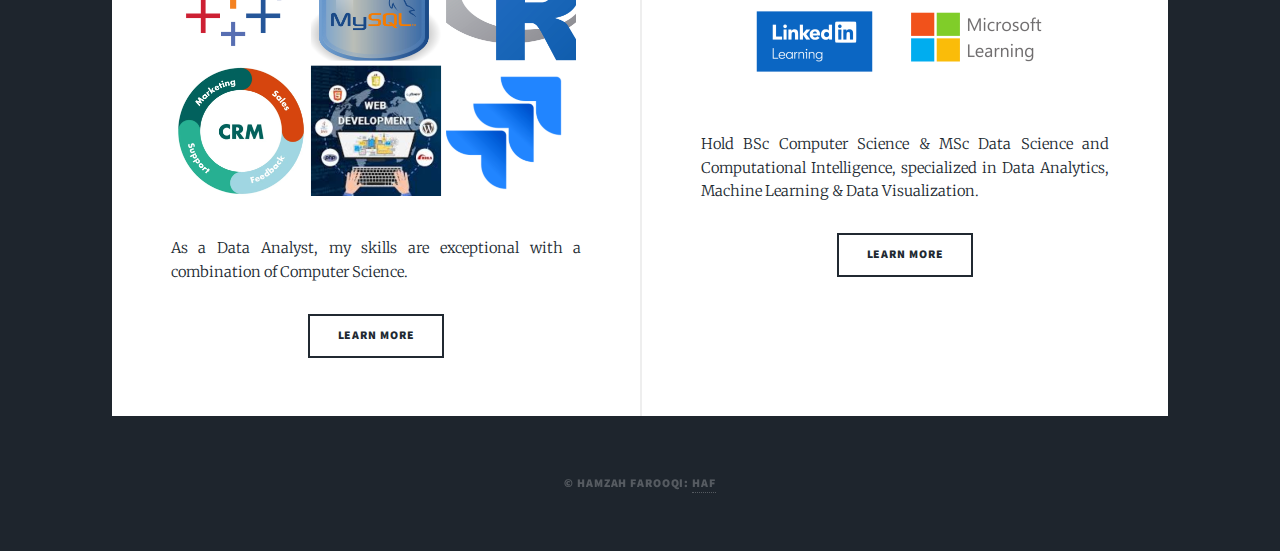
==== commit a7958b94: "Update index.html" ====
--- a/index.html
+++ b/index.html
@@ -56,7 +56,7 @@
 						</ul>
 						<ul class="icons">
 							<li>
-								<a href="Resume_HADAF.pdf" download="Hamzah_Asghar_Farooqi_Resume.pdf" class="icon solid fa-download" style="color: rgb(255, 255, 255);">
+								<a href="CV Hamzah Asghar Farooqi.pdf" download="CV Hamzah Asghar Farooqi.pdf" class="icon solid fa-download" style="color: rgb(255, 255, 255);">
 									<span class="label">Download Resume</span>
 								</a>
 							</li>
@@ -224,4 +224,4 @@
 			<script src="assets/js/main.js"></script>
 
 	</body>
-</html>+</html>
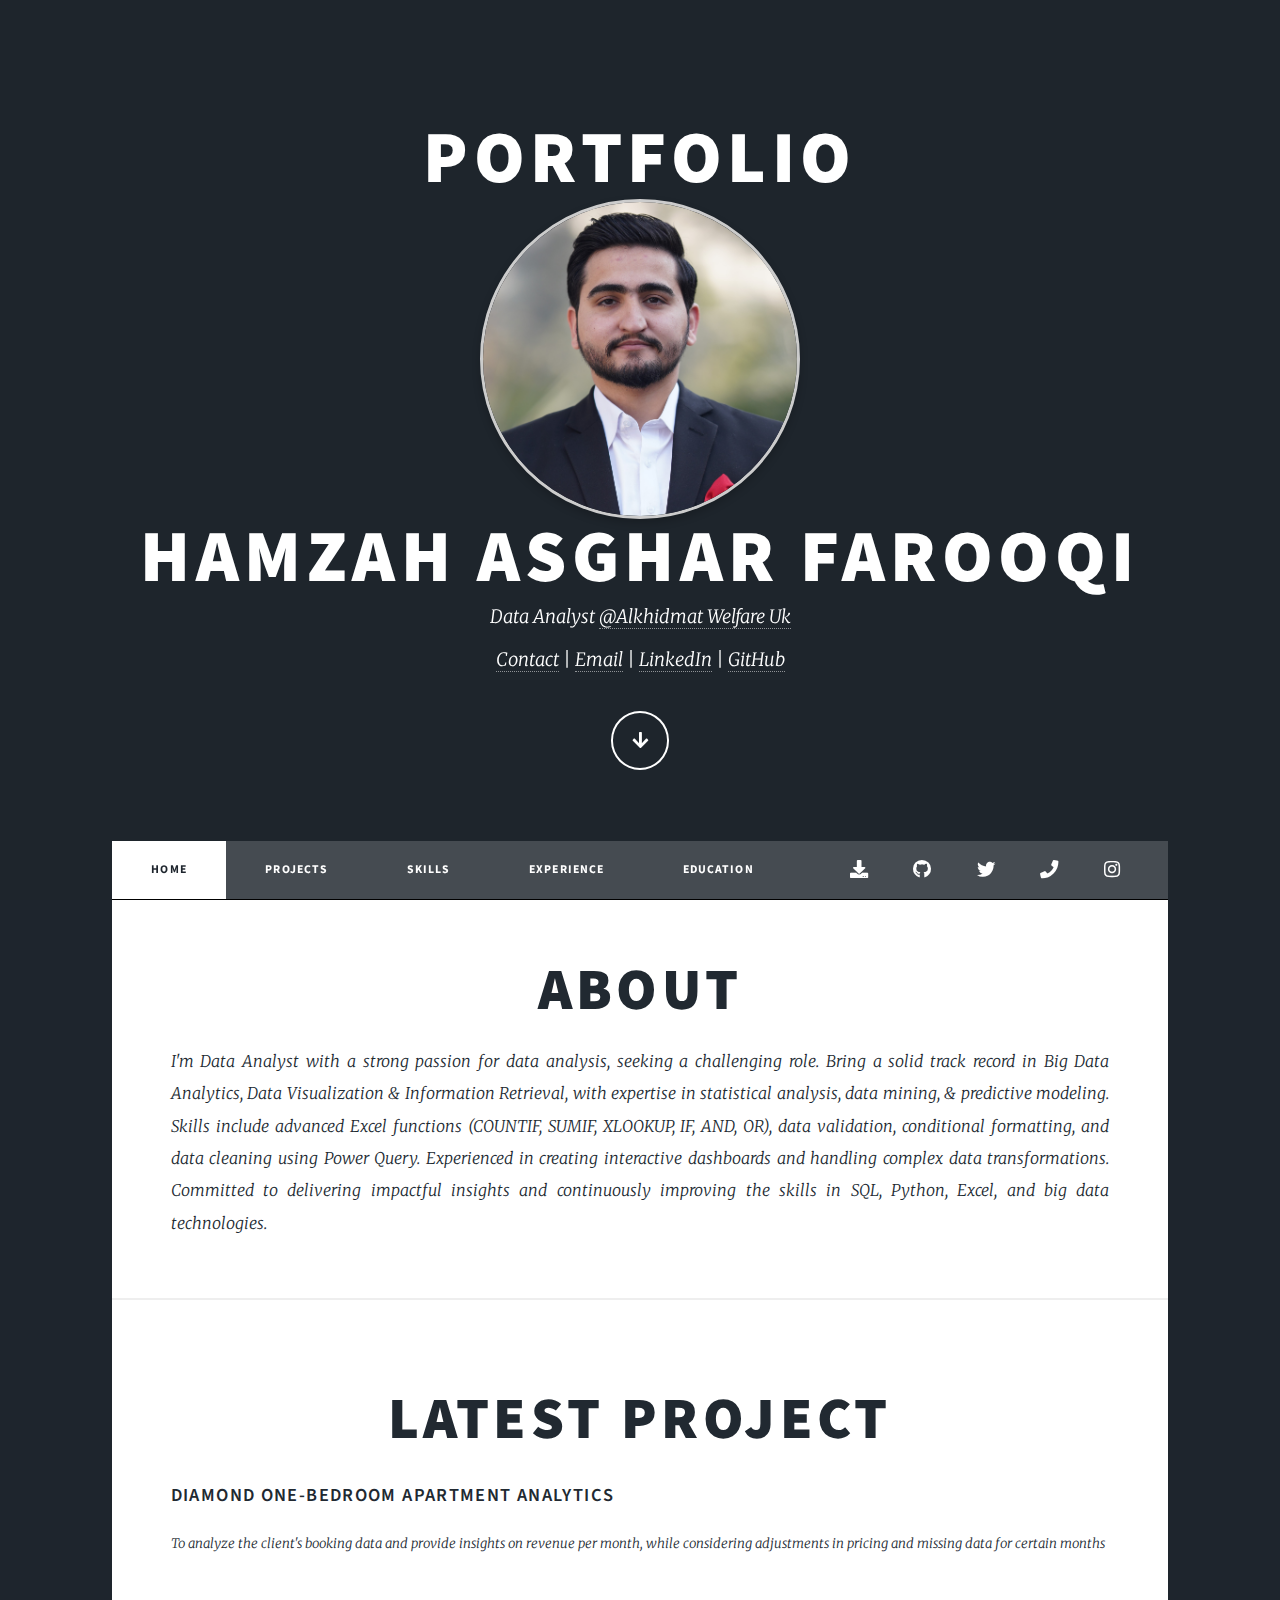
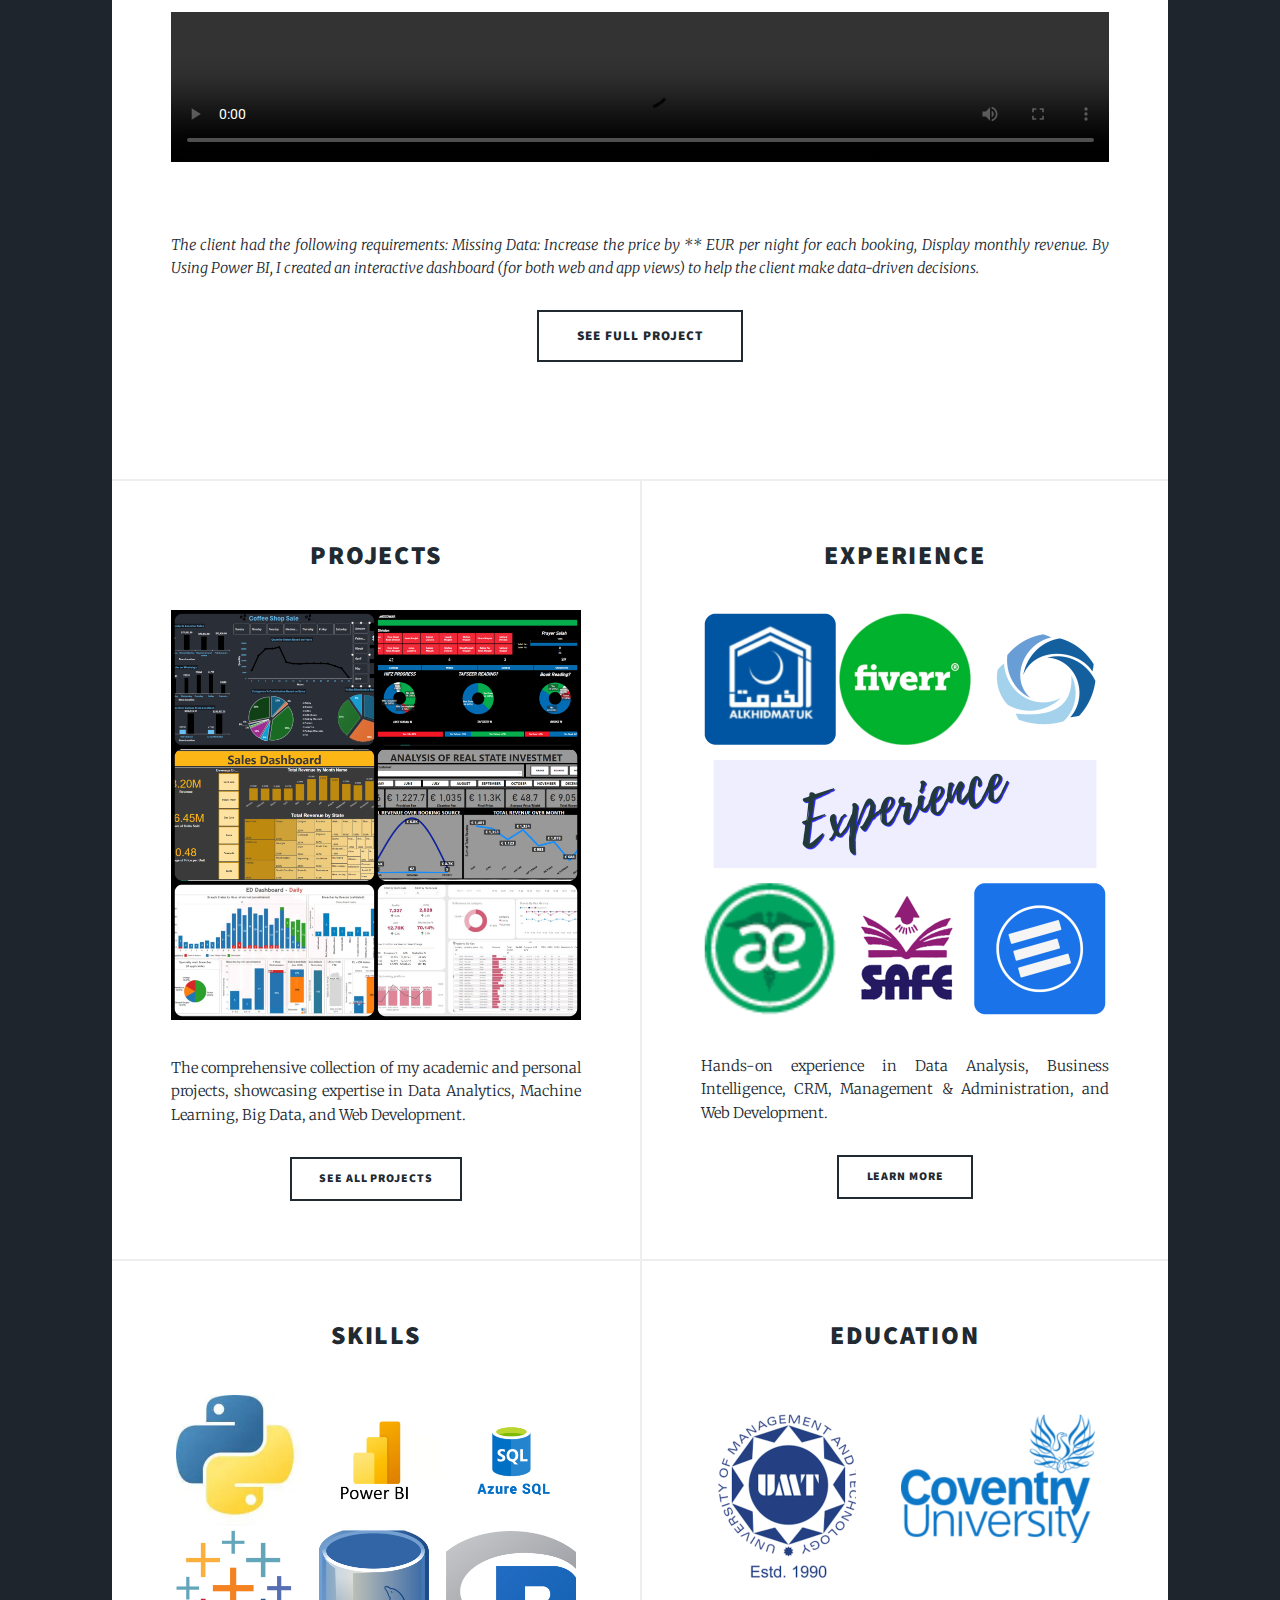
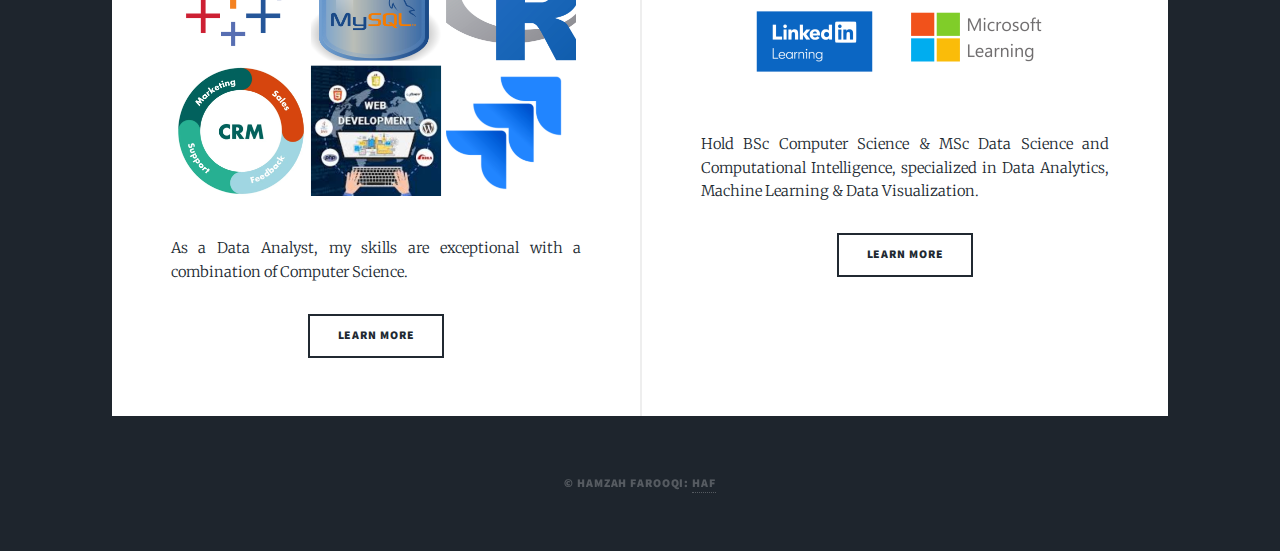
==== commit f38ec825: "Update index.html" ====
--- a/index.html
+++ b/index.html
@@ -61,7 +61,7 @@
 								</a>
 							</li>
 							<li><a href="https://github.com/HamzahAsghar" class="icon brands fa-github"><span class="label">GitHub</span></a></li>
-							<li><a href="https://www.linkedin.com/in/hamzah-asghar-farooqi/" class="icon brands fa-twitter"><span class="label">Twitter</span></a></li>
+							<li><a href="https://x.com/HamzaAsghar97" class="icon brands fa-twitter"><span class="label">Twitter</span></a></li>
 							<li><a href="tel:+447463623860" class="icon solid fa-phone"><span class="label">Call</span></a></li>
 							<li><a href="https://www.instagram.com/hamzonion/" class="icon brands fa-instagram"><span class="label">Instagram</span></a></li>
 							<!-- <li><a href="https://www.facebook.com/thehamzuopinion/" class="icon brands fa-facebook-f"><span class="label">Facebook</span></a></li> -->
